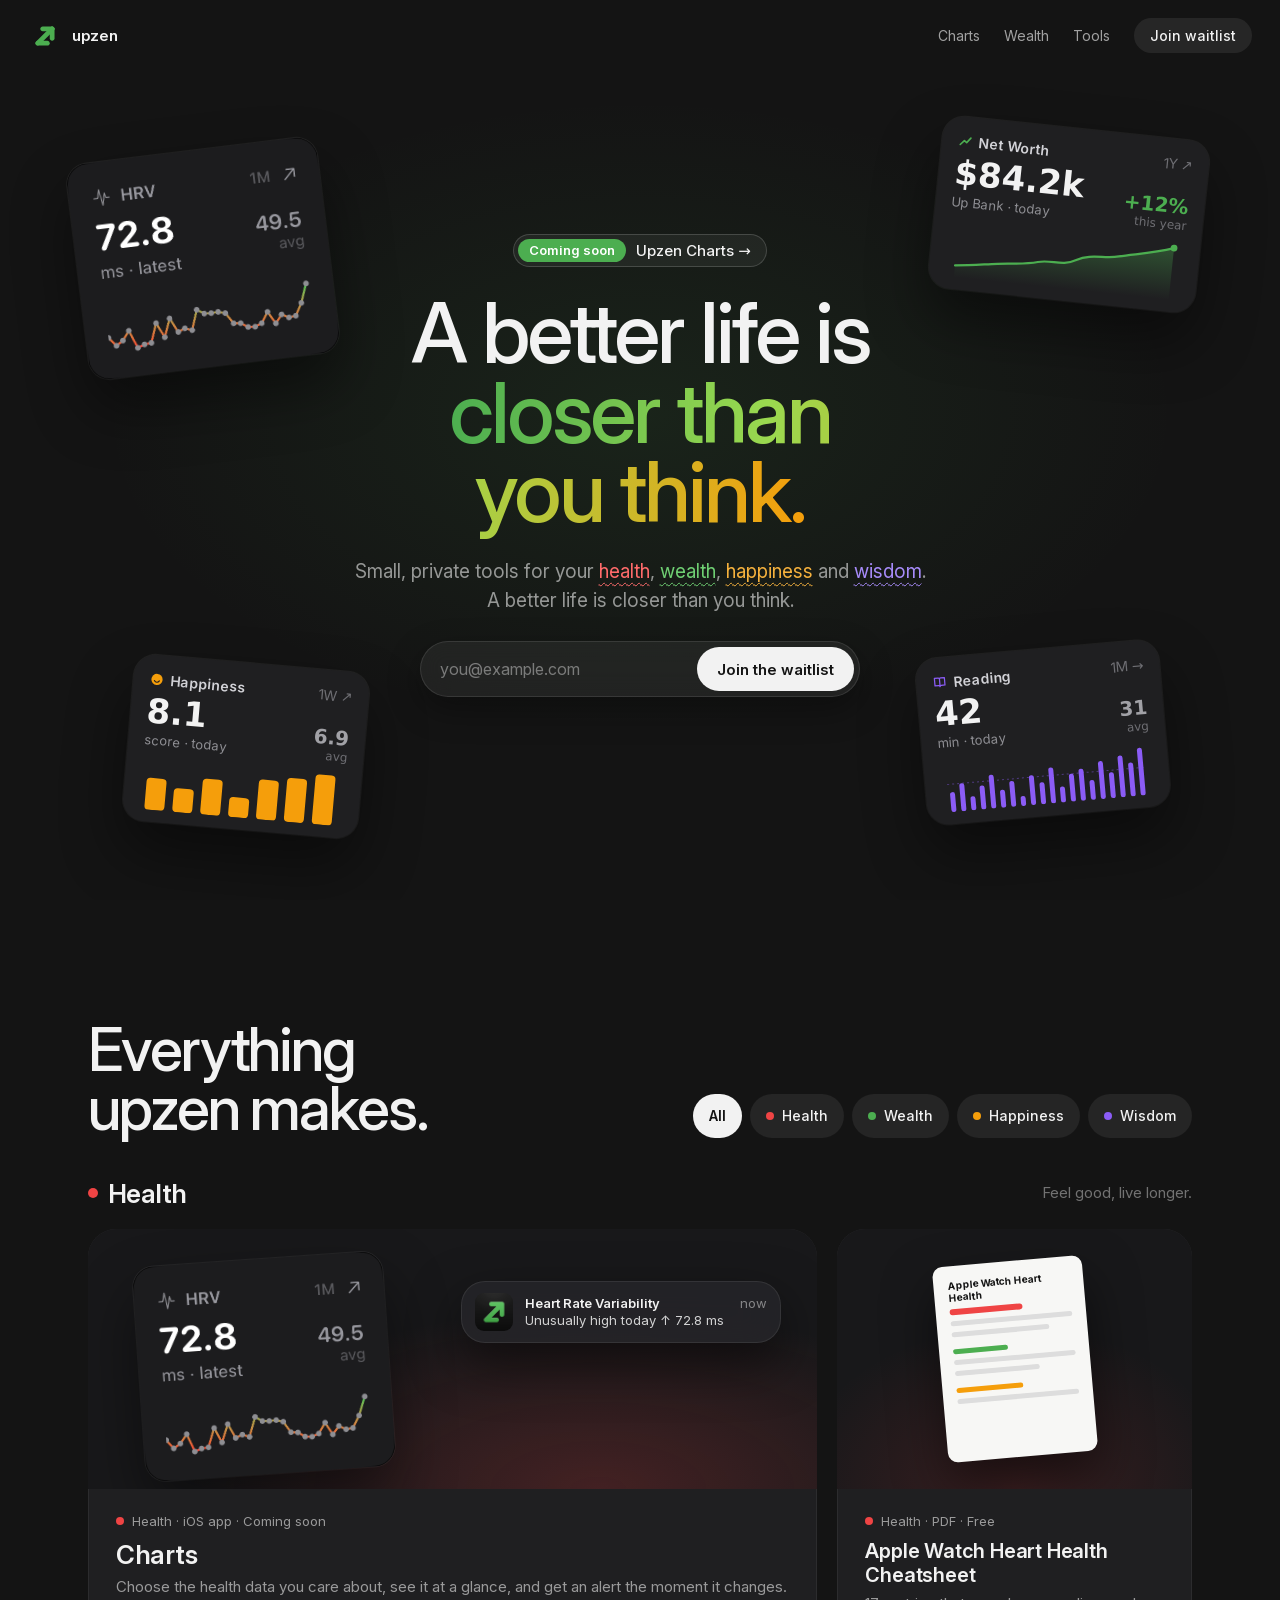
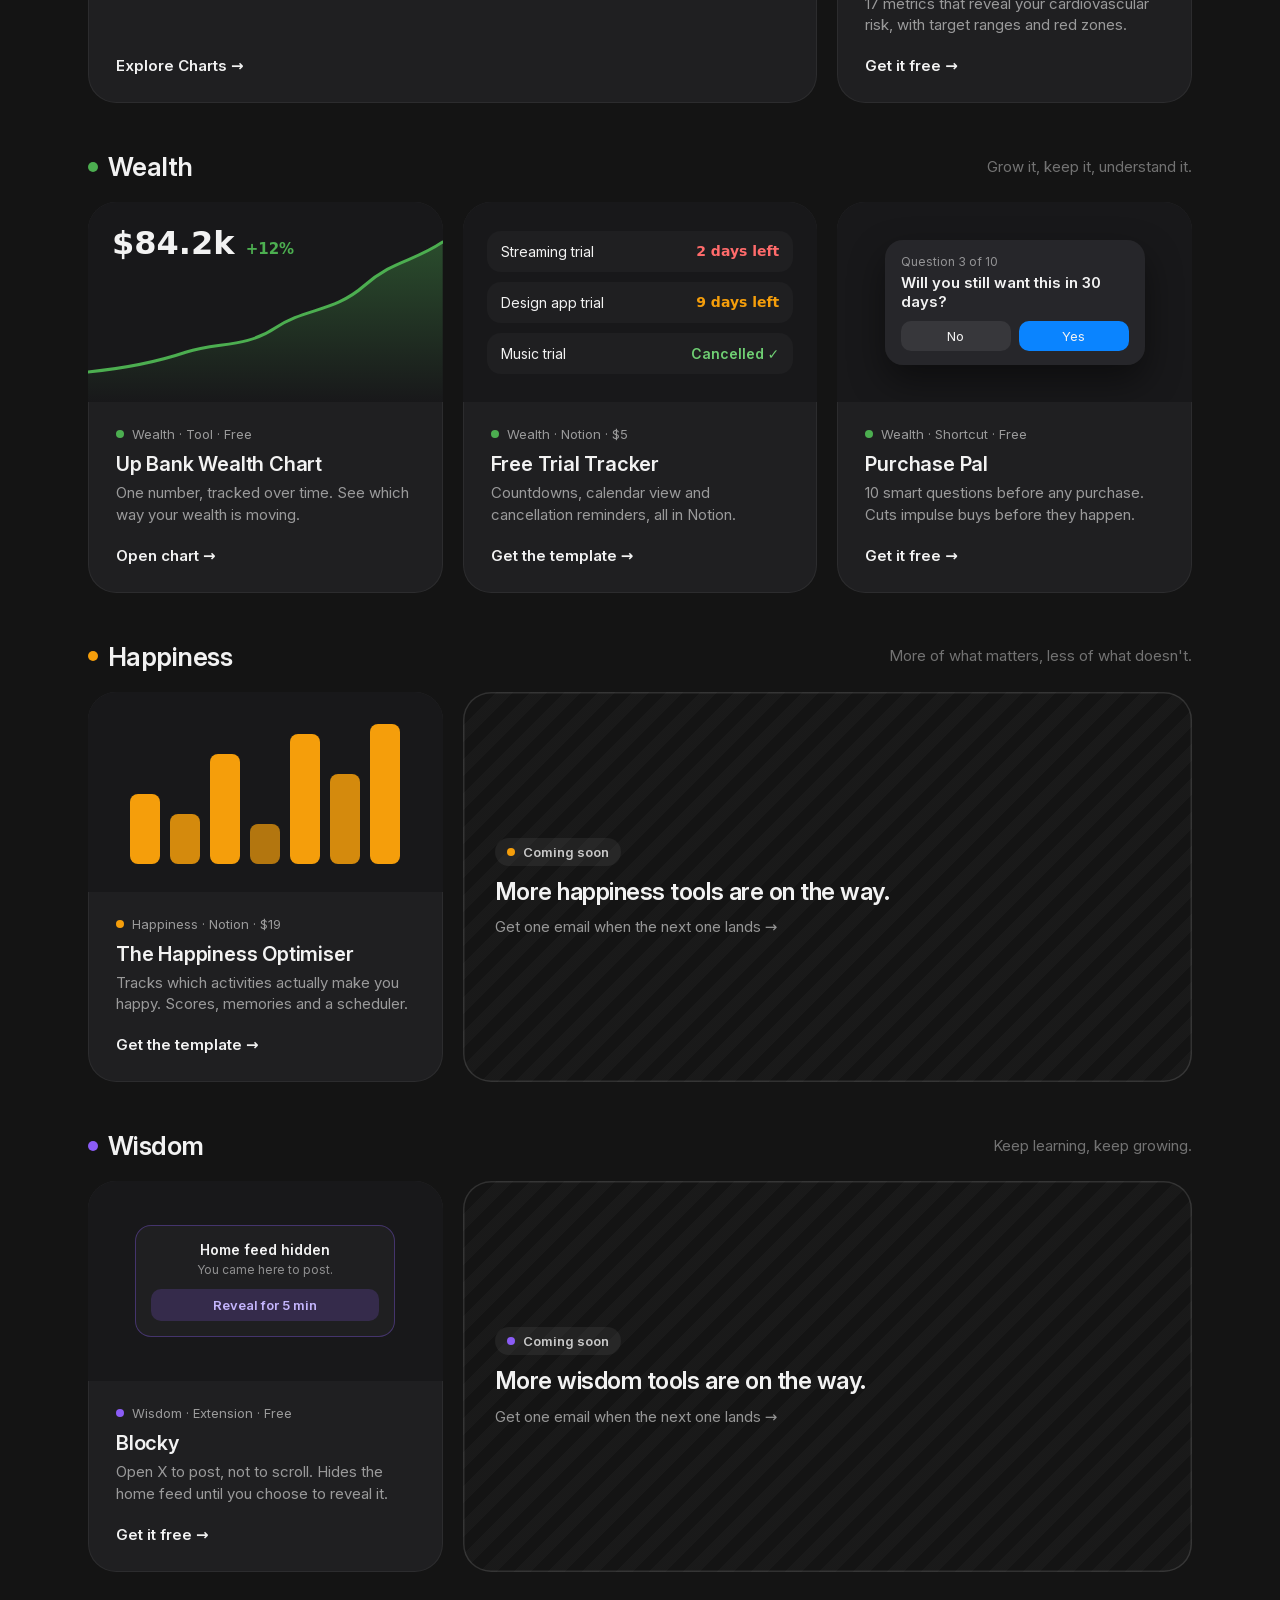
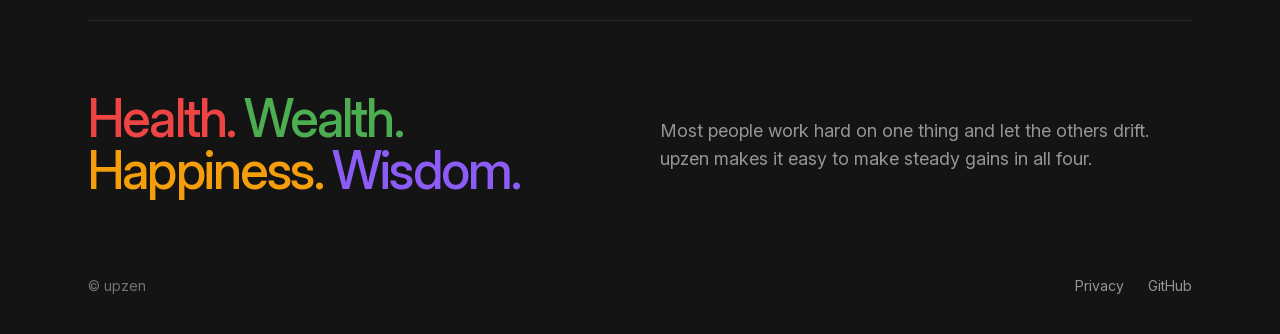
==== index.html @ 596d295a "Test site: Luma-style home and Charts pages Preview of the redesigned upzen.co homepage (revised her" ====
<!DOCTYPE html>
<html lang="en">
<head>
  <meta name="robots" content="noindex, nofollow" />
  <meta charset="UTF-8" />
  <meta name="viewport" content="width=device-width, initial-scale=1.0, minimum-scale=1.0, maximum-scale=5.0" />
  <title>upzen — tools for better living</title>
  <meta name="description" content="Health, wealth, happiness, wisdom. upzen builds small, private tools to help you make steady gains in all four." />

  <!-- Favicon -->
  <link rel="icon" type="image/svg+xml" href="/assets/favicon.svg" />
  <link rel="icon" type="image/png" sizes="32x32" href="/assets/favicon-32x32.png" />
  <link rel="icon" type="image/png" sizes="16x16" href="/assets/favicon-16x16.png" />
  <link rel="apple-touch-icon" sizes="180x180" href="/assets/apple-touch-icon.png" />

  <!-- PWA -->
  <link rel="manifest" href="/manifest.json" />
  <meta name="theme-color" content="#141414" />
  <meta name="mobile-web-app-capable" content="yes" />
  <meta name="apple-mobile-web-app-capable" content="yes" />
  <meta name="apple-mobile-web-app-status-bar-style" content="black-translucent" />
  <meta name="apple-mobile-web-app-title" content="upzen" />

  <!-- Open Graph -->
  <meta property="og:type"        content="website" />
  <meta property="og:url"         content="https://upzen.co/" />
  <meta property="og:title"       content="upzen — tools for better living" />
  <meta property="og:description" content="Health, wealth, happiness, wisdom. upzen builds small, private tools to help you make steady gains in all four." />
  <meta property="og:image"       content="https://upzen.co/assets/og-image.png" />
  <meta property="og:image:width"  content="1200" />
  <meta property="og:image:height" content="630" />
  <meta property="og:site_name"   content="upzen" />

  <!-- Twitter / X -->
  <meta name="twitter:card"        content="summary_large_image" />
  <meta name="twitter:title"       content="upzen — tools for better living" />
  <meta name="twitter:description" content="Health, wealth, happiness, wisdom. upzen builds small, private tools to help you make steady gains in all four." />
  <meta name="twitter:image"       content="https://upzen.co/assets/og-image.png" />

  <link rel="preload" href="/assets/fonts/inter-roman-latin.woff2" as="font" type="font/woff2" crossorigin />
  <link rel="stylesheet" href="/assets/fonts/inter.css" />
  <link rel="stylesheet" href="/assets/v2.css" />
  <!-- Cloudflare Web Analytics --><script type='module' src='https://static.cloudflareinsights.com/beacon.min.js' data-cf-beacon='{"token": "06f5f6b1e0284eb387e32396f834f838"}'></script><!-- End Cloudflare Web Analytics -->
</head>
<body>

<header class="home-hero">
  <nav class="nav" aria-label="Main">
    <a href="/" class="nav-logo" aria-label="upzen home">
      <svg viewBox="0 0 79.67 79.67" aria-hidden="true"><path fill="#4cae50" d="m56.57,28.71h-22.16c-3.1,0-5.61-2.51-5.61-5.61s2.51-5.61,5.61-5.61h22.16c3.1,0,5.61,2.51,5.61,5.61s-2.51,5.61-5.61,5.61Z"/><path fill="#4cae50" d="m45.26,62.18h-22.16c-3.1,0-5.61-2.51-5.61-5.61s2.51-5.61,5.61-5.61h22.16c3.1,0,5.61,2.51,5.61,5.61s-2.51,5.61-5.61,5.61Z"/><path fill="#4cae50" d="m23.1,62.18c-1.44,0-2.87-.55-3.97-1.64-2.19-2.19-2.19-5.74,0-7.93L52.6,19.14c2.19-2.19,5.74-2.19,7.93,0,2.19,2.19,2.19,5.74,0,7.93L27.07,60.53c-1.1,1.1-2.53,1.64-3.97,1.64Z"/><path fill="#4cae50" d="m56.57,50.87c-3.1,0-5.61-2.51-5.61-5.61v-22.16c0-3.1,2.51-5.61,5.61-5.61s5.61,2.51,5.61,5.61v22.16c0,3.1-2.51,5.61-5.61,5.61Z"/></svg>
      <span>upzen</span>
    </a>
    <div class="nav-links">
      <a href="/charts/">Charts</a>
      <a href="https://upzen.co/up-bank-wealth-chart/" class="hide-sm">Wealth</a>
      <a href="#tools" class="hide-sm">Tools</a>
      <a href="#join" class="nav-cta">Join waitlist</a>
    </div>
  </nav>

  <div class="home-hero-main">
    <a href="/charts/" class="pill"><span class="pill-badge">Coming soon</span><span>Upzen Charts →</span></a>
    <h1 class="h1">A better life is<br><span class="grad grad-home">closer than<br>you think.</span></h1>
    <p class="lede">Small, private tools for your <a href="#area-health" class="wavy" style="color:#ff6b6b">health</a>, <a href="#area-wealth" class="wavy" style="color:#6fcf73">wealth</a>, <a href="#area-happiness" class="wavy" style="color:#f5b13d">happiness</a> and <a href="#area-wisdom" class="wavy" style="color:#a78bfa">wisdom</a>.<br>A better life is closer than you think.</p>
    <form id="join" class="waitlist" action="https://app.kit.com/forms/9920214/subscriptions" method="post" novalidate>
      <div class="waitlist-fields">
        <label for="email-hero" class="sr-only">Email address</label>
        <input id="email-hero" class="waitlist-input" type="email" name="email_address" placeholder="you@example.com" required autocomplete="email" />
        <button type="submit" class="waitlist-btn">Join the waitlist</button>
      </div>
      <input type="text" name="hp_website" class="waitlist-hp" tabindex="-1" autocomplete="off" aria-hidden="true" />
      <p class="waitlist-msg" role="status" aria-live="polite"></p>
    </form>
  </div>

  <div class="home-floats">
    <a href="/charts/" class="float float-hrv shot-card">
      <img src="/assets/charts/hrv-card.png" width="537" height="462"
           alt="A Charts HRV card: 72.8 ms latest against a 49.5 ms average, with a month of readings going up and down before rising today." />
    </a>
    <div class="float float-wealth mcard" aria-hidden="true">
      <div class="mcard-head"><span class="mcard-title"><svg width="15" height="15" viewBox="0 0 24 24" fill="none"><path d="M4 18 L10 11 L14 14 L20 6" stroke="#4cae50" stroke-width="2.6" stroke-linecap="round" stroke-linejoin="round"/></svg>Net Worth</span><span class="mcard-range">1Y ↗</span></div>
      <div class="mcard-figs"><div><div class="mcard-val num">$84.2k</div><div class="mcard-sub">Up Bank · today</div></div><div class="mcard-avg num" style="color:#4cae50">+12%<small>this year</small></div></div>
      <svg class="spark" viewBox="0 0 220 60" style="height:60px"><defs><linearGradient id="nwfill" x1="0" y1="0" x2="0" y2="1"><stop offset="0" stop-color="#4cae50" stop-opacity="0.35"/><stop offset="1" stop-color="#4cae50" stop-opacity="0"/></linearGradient></defs><path d="M2,48 C20,46 30,44 44,42 S70,40 84,36 S108,38 122,30 S150,26 164,22 S196,16 218,8 L218,60 L2,60 Z" fill="url(#nwfill)"/><path d="M2,48 C20,46 30,44 44,42 S70,40 84,36 S108,38 122,30 S150,26 164,22 S196,16 218,8" fill="none" stroke="#4cae50" stroke-width="2.2" stroke-linecap="round"/><circle cx="218" cy="8" r="3.4" fill="#4cae50"/></svg>
    </div>
    <div class="float float-happy mcard" aria-hidden="true">
      <div class="mcard-head"><span class="mcard-title"><svg width="15" height="15" viewBox="0 0 24 24"><circle cx="12" cy="12" r="9" fill="#f59e0b"/><path d="M8 14c1 1.6 2.4 2.4 4 2.4s3-.8 4-2.4" stroke="#1f1f21" stroke-width="1.8" fill="none" stroke-linecap="round"/></svg>Happiness</span><span class="mcard-range">1W ↗</span></div>
      <div class="mcard-figs"><div><div class="mcard-val num">8.1</div><div class="mcard-sub">score · today</div></div><div class="mcard-avg num">6.9<small>avg</small></div></div>
      <svg class="spark" viewBox="0 0 200 54" style="height:54px"><g fill="#f59e0b"><rect x="4" y="22" width="20" height="32" rx="4"/><rect x="32" y="30" width="20" height="24" rx="4"/><rect x="60" y="18" width="20" height="36" rx="4"/><rect x="88" y="34" width="20" height="20" rx="4"/><rect x="116" y="14" width="20" height="40" rx="4"/><rect x="144" y="10" width="20" height="44" rx="4"/><rect x="172" y="4" width="20" height="50" rx="4"/></g></svg>
    </div>
    <div class="float float-wisdom mcard" aria-hidden="true">
      <div class="mcard-head"><span class="mcard-title"><svg width="15" height="15" viewBox="0 0 24 24" fill="none"><path d="M4 5h6a2 2 0 0 1 2 2v12a2 2 0 0 0-2-2H4zM20 5h-6a2 2 0 0 0-2 2v12a2 2 0 0 1 2-2h6z" stroke="#8b5cf6" stroke-width="2" stroke-linejoin="round"/></svg>Reading</span><span class="mcard-range">1M →</span></div>
      <div class="mcard-figs"><div><div class="mcard-val num">42</div><div class="mcard-sub">min · today</div></div><div class="mcard-avg num">31<small>avg</small></div></div>
      <svg class="spark" viewBox="0 0 200 54" style="height:54px"><line x1="0" y1="26" x2="200" y2="26" stroke="#8b5cf6" stroke-opacity="0.45" stroke-width="1" stroke-dasharray="2 3"/><g fill="#8b5cf6"><rect x="2" y="34" width="5" height="20" rx="2.5"/><rect x="12" y="26" width="5" height="28" rx="2.5"/><rect x="22" y="40" width="5" height="14" rx="2.5"/><rect x="32" y="30" width="5" height="24" rx="2.5"/><rect x="42" y="20" width="5" height="34" rx="2.5"/><rect x="52" y="36" width="5" height="18" rx="2.5"/><rect x="62" y="28" width="5" height="26" rx="2.5"/><rect x="72" y="44" width="5" height="10" rx="2.5"/><rect x="82" y="24" width="5" height="30" rx="2.5"/><rect x="92" y="32" width="5" height="22" rx="2.5"/><rect x="102" y="18" width="5" height="36" rx="2.5"/><rect x="112" y="38" width="5" height="16" rx="2.5"/><rect x="122" y="26" width="5" height="28" rx="2.5"/><rect x="132" y="22" width="5" height="32" rx="2.5"/><rect x="142" y="34" width="5" height="20" rx="2.5"/><rect x="152" y="16" width="5" height="38" rx="2.5"/><rect x="162" y="28" width="5" height="26" rx="2.5"/><rect x="172" y="12" width="5" height="42" rx="2.5"/><rect x="182" y="20" width="5" height="34" rx="2.5"/><rect x="192" y="6" width="5" height="48" rx="2.5"/></g></svg>
    </div>
  </div>
</header>

<main id="tools" class="wrap shelf-section">
  <div class="shelf-head">
    <h2 class="h2">Everything<br>upzen makes.</h2>
    <div class="chips" role="group" aria-label="Filter by area">
      <button type="button" class="chip" data-area="all" aria-pressed="true">All</button>
      <button type="button" class="chip" data-area="health" aria-pressed="false"><span class="dot" style="background:var(--health)"></span>Health</button>
      <button type="button" class="chip" data-area="wealth" aria-pressed="false"><span class="dot" style="background:var(--wealth)"></span>Wealth</button>
      <button type="button" class="chip" data-area="happiness" aria-pressed="false"><span class="dot" style="background:var(--happiness)"></span>Happiness</button>
      <button type="button" class="chip" data-area="wisdom" aria-pressed="false"><span class="dot" style="background:var(--wisdom)"></span>Wisdom</button>
    </div>
  </div>

  <!-- To add a product: add a .pcard to its area and shrink or remove that area's .soon card. -->
  <section class="area" id="area-health" data-area="health" aria-labelledby="h-health">
    <div class="area-head"><h3 id="h-health"><span class="dot" style="background:var(--health)"></span>Health</h3><span>Feel good, live longer.</span></div>
    <div class="shelf">
      <a class="pcard span-2" href="/charts/">
        <div class="pcard-art" style="height:260px; background: radial-gradient(ellipse 80% 100% at 70% 100%, rgba(239,68,68,0.20), rgba(31,31,33,0) 70%), #18181a">
          <div class="shot-card feat-hrv">
            <img src="/assets/charts/hrv-card.png" width="537" height="462" alt="" loading="lazy" />
          </div>
          <div class="banner feat-banner">
            <img src="/assets/charts/app-icon.png" alt="" width="38" height="38" />
            <div class="banner-text"><div class="banner-top"><b>Heart Rate Variability</b><span>now</span></div><div class="banner-body">Unusually high today ↑ 72.8&nbsp;ms</div></div>
          </div>
        </div>
        <div class="pcard-body">
          <div class="pcard-meta"><span class="dot" style="background:var(--health)"></span>Health · iOS app · Coming soon</div>
          <div class="pcard-name" style="font-size:26px">Charts</div>
          <div class="pcard-desc">Choose the health data you care about, see it at a glance, and get an alert the moment it changes.</div>
          <div class="pcard-cta">Explore Charts →</div>
        </div>
      </a>
      <a class="pcard" href="https://upzen.gumroad.com/l/apple-watch-cheatsheet">
        <div class="pcard-art" style="height:260px; display:flex; align-items:center; justify-content:center; background: radial-gradient(ellipse 90% 90% at 50% 100%, rgba(239,68,68,0.16), rgba(31,31,33,0) 70%), #18181a" aria-hidden="true">
          <div style="width:150px; height:196px; background:#f7f7f5; border-radius:10px; transform:rotate(-5deg); box-shadow:0 24px 50px rgba(0,0,0,0.5); padding:14px; display:flex; flex-direction:column; gap:6px">
            <div style="font-size:10px; font-weight:700; color:#141414; line-height:1.15">Apple Watch Heart Health</div>
            <div style="height:6px; border-radius:3px; background:#ef4444; width:60%"></div>
            <div style="height:5px; border-radius:3px; background:#ddd"></div><div style="height:5px; border-radius:3px; background:#ddd; width:80%"></div>
            <div style="height:5px; border-radius:3px; background:#4cae50; width:45%; margin-top:6px"></div>
            <div style="height:5px; border-radius:3px; background:#ddd"></div><div style="height:5px; border-radius:3px; background:#ddd; width:70%"></div>
            <div style="height:5px; border-radius:3px; background:#f59e0b; width:55%; margin-top:6px"></div>
            <div style="height:5px; border-radius:3px; background:#ddd"></div>
          </div>
        </div>
        <div class="pcard-body">
          <div class="pcard-meta"><span class="dot" style="background:var(--health)"></span>Health · PDF · Free</div>
          <div class="pcard-name">Apple Watch Heart Health Cheatsheet</div>
          <div class="pcard-desc">17 metrics that reveal your cardiovascular risk, with target ranges and red zones.</div>
          <div class="pcard-cta">Get it free →</div>
        </div>
      </a>
    </div>
  </section>

  <section class="area" id="area-wealth" data-area="wealth" aria-labelledby="h-wealth">
    <div class="area-head"><h3 id="h-wealth"><span class="dot" style="background:var(--wealth)"></span>Wealth</h3><span>Grow it, keep it, understand it.</span></div>
    <div class="shelf">
      <a class="pcard" href="https://upzen.co/up-bank-wealth-chart/">
        <div class="pcard-art" aria-hidden="true">
          <svg viewBox="0 0 360 200" preserveAspectRatio="none" style="position:absolute; inset:0; width:100%; height:100%"><defs><linearGradient id="fb-up" x1="0" y1="0" x2="0" y2="1"><stop offset="0" stop-color="#4cae50" stop-opacity="0.35"/><stop offset="1" stop-color="#4cae50" stop-opacity="0"/></linearGradient></defs><path d="M0,170 C40,166 70,160 100,150 S160,146 190,126 S250,110 280,84 S330,60 360,40 L360,200 L0,200 Z" fill="url(#fb-up)"/><path d="M0,170 C40,166 70,160 100,150 S160,146 190,126 S250,110 280,84 S330,60 360,40" fill="none" stroke="#4cae50" stroke-width="3" stroke-linecap="round" vector-effect="non-scaling-stroke"/></svg>
          <div class="num" style="position:absolute; left:24px; top:22px; font-size:32px; font-weight:700">$84.2k <span style="font-size:15px; color:#4cae50">+12%</span></div>
        </div>
        <div class="pcard-body">
          <div class="pcard-meta"><span class="dot" style="background:var(--wealth)"></span>Wealth · Tool · Free</div>
          <div class="pcard-name">Up Bank Wealth Chart</div>
          <div class="pcard-desc">One number, tracked over time. See which way your wealth is moving.</div>
          <div class="pcard-cta">Open chart →</div>
        </div>
      </a>
      <a class="pcard" href="https://upzen.gumroad.com/l/freetrialtracker">
        <div class="pcard-art" style="display:flex; flex-direction:column; justify-content:center; gap:10px; padding:0 24px" aria-hidden="true">
          <div style="display:flex; justify-content:space-between; gap:8px; background:var(--card); border-radius:14px; padding:12px 14px; font-size:14px"><span>Streaming trial</span><span class="num" style="color:#ff6b6b; font-weight:700; white-space:nowrap">2 days left</span></div>
          <div style="display:flex; justify-content:space-between; gap:8px; background:var(--card); border-radius:14px; padding:12px 14px; font-size:14px"><span>Design app trial</span><span class="num" style="color:#f59e0b; font-weight:700; white-space:nowrap">9 days left</span></div>
          <div style="display:flex; justify-content:space-between; gap:8px; background:var(--card); border-radius:14px; padding:12px 14px; font-size:14px"><span>Music trial</span><span style="color:#6fcf73; font-weight:600; white-space:nowrap">Cancelled ✓</span></div>
        </div>
        <div class="pcard-body">
          <div class="pcard-meta"><span class="dot" style="background:var(--wealth)"></span>Wealth · Notion · $5</div>
          <div class="pcard-name">Free Trial Tracker</div>
          <div class="pcard-desc">Countdowns, calendar view and cancellation reminders, all in Notion.</div>
          <div class="pcard-cta">Get the template →</div>
        </div>
      </a>
      <a class="pcard" href="https://upzen.gumroad.com/l/purchase-pal">
        <div class="pcard-art" style="display:flex; align-items:center; justify-content:center; padding:0 24px" aria-hidden="true">
          <div style="background:rgba(40,40,44,0.9); border-radius:18px; padding:14px 16px; width:100%; max-width:260px; box-shadow:0 16px 36px rgba(0,0,0,0.45)">
            <div style="font-size:12px; color:rgba(255,255,255,0.5)">Question 3 of 10</div>
            <div style="font-size:15px; font-weight:600; margin-top:4px">Will you still want this in 30 days?</div>
            <div style="display:flex; gap:8px; margin-top:10px"><span style="flex:1; text-align:center; font-size:13px; padding:7px; border-radius:10px; background:rgba(255,255,255,0.08)">No</span><span style="flex:1; text-align:center; font-size:13px; padding:7px; border-radius:10px; background:#0a84ff">Yes</span></div>
          </div>
        </div>
        <div class="pcard-body">
          <div class="pcard-meta"><span class="dot" style="background:var(--wealth)"></span>Wealth · Shortcut · Free</div>
          <div class="pcard-name">Purchase Pal</div>
          <div class="pcard-desc">10 smart questions before any purchase. Cuts impulse buys before they happen.</div>
          <div class="pcard-cta">Get it free →</div>
        </div>
      </a>
    </div>
  </section>

  <section class="area" id="area-happiness" data-area="happiness" aria-labelledby="h-happiness">
    <div class="area-head"><h3 id="h-happiness"><span class="dot" style="background:var(--happiness)"></span>Happiness</h3><span>More of what matters, less of what doesn't.</span></div>
    <div class="shelf">
      <a class="pcard" href="https://upzen.gumroad.com/l/the-happiness-optimiser">
        <div class="pcard-art" style="display:flex; align-items:flex-end; justify-content:center; gap:10px; padding:0 24px 28px" aria-hidden="true">
          <div style="width:30px; height:70px; border-radius:8px; background:#f59e0b"></div><div style="width:30px; height:50px; border-radius:8px; background:#f59e0b; opacity:.85"></div><div style="width:30px; height:110px; border-radius:8px; background:#f59e0b"></div><div style="width:30px; height:40px; border-radius:8px; background:#f59e0b; opacity:.7"></div><div style="width:30px; height:130px; border-radius:8px; background:#f59e0b"></div><div style="width:30px; height:90px; border-radius:8px; background:#f59e0b; opacity:.85"></div><div style="width:30px; height:140px; border-radius:8px; background:#f59e0b"></div>
        </div>
        <div class="pcard-body">
          <div class="pcard-meta"><span class="dot" style="background:var(--happiness)"></span>Happiness · Notion · $19</div>
          <div class="pcard-name">The Happiness Optimiser</div>
          <div class="pcard-desc">Tracks which activities actually make you happy. Scores, memories and a scheduler.</div>
          <div class="pcard-cta">Get the template →</div>
        </div>
      </a>
      <a class="soon" href="#join">
        <span class="soon-badge"><span class="dot" style="background:var(--happiness)"></span>Coming soon</span>
        <span class="soon-title">More happiness tools are on the way.</span>
        <span class="soon-sub">Get one email when the next one lands →</span>
      </a>
    </div>
  </section>

  <section class="area" id="area-wisdom" data-area="wisdom" aria-labelledby="h-wisdom">
    <div class="area-head"><h3 id="h-wisdom"><span class="dot" style="background:var(--wisdom)"></span>Wisdom</h3><span>Keep learning, keep growing.</span></div>
    <div class="shelf">
      <a class="pcard" href="https://github.com/upzen-co/blocky">
        <div class="pcard-art" style="display:flex; align-items:center; justify-content:center; padding:0 24px" aria-hidden="true">
          <div style="width:100%; max-width:260px; border-radius:16px; background:var(--card); padding:16px; text-align:center; box-shadow:inset 0 0 0 1px rgba(139,92,246,0.35)">
            <div style="font-size:14px; font-weight:600">Home feed hidden</div>
            <div style="font-size:12px; color:rgba(255,255,255,0.5); margin-top:4px">You came here to post.</div>
            <div style="margin-top:12px; font-size:13px; font-weight:600; padding:8px; border-radius:10px; background:rgba(139,92,246,0.2); color:#c4b5fd">Reveal for 5 min</div>
          </div>
        </div>
        <div class="pcard-body">
          <div class="pcard-meta"><span class="dot" style="background:var(--wisdom)"></span>Wisdom · Extension · Free</div>
          <div class="pcard-name">Blocky</div>
          <div class="pcard-desc">Open X to post, not to scroll. Hides the home feed until you choose to reveal it.</div>
          <div class="pcard-cta">Get it free →</div>
        </div>
      </a>
      <a class="soon" href="#join">
        <span class="soon-badge"><span class="dot" style="background:var(--wisdom)"></span>Coming soon</span>
        <span class="soon-title">More wisdom tools are on the way.</span>
        <span class="soon-sub">Get one email when the next one lands →</span>
      </a>
    </div>
  </section>

  <section class="about">
    <h2 class="h2" style="font-size:clamp(36px, 4.6vw, 52px); line-height:1"><span style="color:var(--health)">Health.</span> <span style="color:var(--wealth)">Wealth.</span><br><span style="color:var(--happiness)">Happiness.</span> <span style="color:var(--wisdom)">Wisdom.</span></h2>
    <p>Most people work hard on one thing and let the others drift. upzen makes it easy to make steady gains in all four.</p>
  </section>

  <footer class="footer">
    <span>© upzen</span>
    <nav aria-label="Footer"><a href="/privacy">Privacy</a><a href="https://github.com/upzen-co">GitHub</a></nav>
  </footer>
</main>

<script src="/assets/v2.js"></script>
</body>
</html>
---- assets/fonts/inter.css ----
/* cyrillic-ext normal */
@font-face {
  font-family: 'Inter';
  font-style: normal;
  font-weight: 300 700;
  font-display: swap;
  src: url(/assets/fonts/inter-roman-cyrillic-ext.woff2) format('woff2');
  unicode-range: U+0460-052F, U+1C80-1C8A, U+20B4, U+2DE0-2DFF, U+A640-A69F, U+FE2E-FE2F;
}

/* cyrillic normal */
@font-face {
  font-family: 'Inter';
  font-style: normal;
  font-weight: 300 700;
  font-display: swap;
  src: url(/assets/fonts/inter-roman-cyrillic.woff2) format('woff2');
  unicode-range: U+0301, U+0400-045F, U+0490-0491, U+04B0-04B1, U+2116;
}

/* greek-ext normal */
@font-face {
  font-family: 'Inter';
  font-style: normal;
  font-weight: 300 700;
  font-display: swap;
  src: url(/assets/fonts/inter-roman-greek-ext.woff2) format('woff2');
  unicode-range: U+1F00-1FFF;
}

/* greek normal */
@font-face {
  font-family: 'Inter';
  font-style: normal;
  font-weight: 300 700;
  font-display: swap;
  src: url(/assets/fonts/inter-roman-greek.woff2) format('woff2');
  unicode-range: U+0370-0377, U+037A-037F, U+0384-038A, U+038C, U+038E-03A1, U+03A3-03FF;
}

/* vietnamese normal */
@font-face {
  font-family: 'Inter';
  font-style: normal;
  font-weight: 300 700;
  font-display: swap;
  src: url(/assets/fonts/inter-roman-vietnamese.woff2) format('woff2');
  unicode-range: U+0102-0103, U+0110-0111, U+0128-0129, U+0168-0169, U+01A0-01A1, U+01AF-01B0, U+0300-0301, U+0303-0304, U+0308-0309, U+0323, U+0329, U+1EA0-1EF9, U+20AB;
}

/* latin-ext normal */
@font-face {
  font-family: 'Inter';
  font-style: normal;
  font-weight: 300 700;
  font-display: swap;
  src: url(/assets/fonts/inter-roman-latin-ext.woff2) format('woff2');
  unicode-range: U+0100-02BA, U+02BD-02C5, U+02C7-02CC, U+02CE-02D7, U+02DD-02FF, U+0304, U+0308, U+0329, U+1D00-1DBF, U+1E00-1E9F, U+1EF2-1EFF, U+2020, U+20A0-20AB, U+20AD-20C0, U+2113, U+2C60-2C7F, U+A720-A7FF;
}

/* latin normal */
@font-face {
  font-family: 'Inter';
  font-style: normal;
  font-weight: 300 700;
  font-display: swap;
  src: url(/assets/fonts/inter-roman-latin.woff2) format('woff2');
  unicode-range: U+0000-00FF, U+0131, U+0152-0153, U+02BB-02BC, U+02C6, U+02DA, U+02DC, U+0304, U+0308, U+0329, U+2000-206F, U+20AC, U+2122, U+2191, U+2193, U+2212, U+2215, U+FEFF, U+FFFD;
}

/* cyrillic-ext italic */
@font-face {
  font-family: 'Inter';
  font-style: italic;
  font-weight: 300 400;
  font-display: swap;
  src: url(/assets/fonts/inter-italic-cyrillic-ext.woff2) format('woff2');
  unicode-range: U+0460-052F, U+1C80-1C8A, U+20B4, U+2DE0-2DFF, U+A640-A69F, U+FE2E-FE2F;
}

/* cyrillic italic */
@font-face {
  font-family: 'Inter';
  font-style: italic;
  font-weight: 300 400;
  font-display: swap;
  src: url(/assets/fonts/inter-italic-cyrillic.woff2) format('woff2');
  unicode-range: U+0301, U+0400-045F, U+0490-0491, U+04B0-04B1, U+2116;
}

/* greek-ext italic */
@font-face {
  font-family: 'Inter';
  font-style: italic;
  font-weight: 300 400;
  font-display: swap;
  src: url(/assets/fonts/inter-italic-greek-ext.woff2) format('woff2');
  unicode-range: U+1F00-1FFF;
}

/* greek italic */
@font-face {
  font-family: 'Inter';
  font-style: italic;
  font-weight: 300 400;
  font-display: swap;
  src: url(/assets/fonts/inter-italic-greek.woff2) format('woff2');
  unicode-range: U+0370-0377, U+037A-037F, U+0384-038A, U+038C, U+038E-03A1, U+03A3-03FF;
}

/* vietnamese italic */
@font-face {
  font-family: 'Inter';
  font-style: italic;
  font-weight: 300 400;
  font-display: swap;
  src: url(/assets/fonts/inter-italic-vietnamese.woff2) format('woff2');
  unicode-range: U+0102-0103, U+0110-0111, U+0128-0129, U+0168-0169, U+01A0-01A1, U+01AF-01B0, U+0300-0301, U+0303-0304, U+0308-0309, U+0323, U+0329, U+1EA0-1EF9, U+20AB;
}

/* latin-ext italic */
@font-face {
  font-family: 'Inter';
  font-style: italic;
  font-weight: 300 400;
  font-display: swap;
  src: url(/assets/fonts/inter-italic-latin-ext.woff2) format('woff2');
  unicode-range: U+0100-02BA, U+02BD-02C5, U+02C7-02CC, U+02CE-02D7, U+02DD-02FF, U+0304, U+0308, U+0329, U+1D00-1DBF, U+1E00-1E9F, U+1EF2-1EFF, U+2020, U+20A0-20AB, U+20AD-20C0, U+2113, U+2C60-2C7F, U+A720-A7FF;
}

/* latin italic */
@font-face {
  font-family: 'Inter';
  font-style: italic;
  font-weight: 300 400;
  font-display: swap;
  src: url(/assets/fonts/inter-italic-latin.woff2) format('woff2');
  unicode-range: U+0000-00FF, U+0131, U+0152-0153, U+02BB-02BC, U+02C6, U+02DA, U+02DC, U+0304, U+0308, U+0329, U+2000-206F, U+20AC, U+2122, U+2191, U+2193, U+2212, U+2215, U+FEFF, U+FFFD;
}
---- assets/v2.css ----
/* upzen v2 — shared styles for the Luma-style home + Charts pages. Dark only. */
*, *::before, *::after { box-sizing: border-box; }
:root {
  --bg: #141414;
  --bg-deep: #0b0b0c;
  --card: #1f1f21;
  --card-2: #1c1c1e;
  --ink: #f2f2f2;
  --ink-2: rgba(255,255,255,0.55);
  --ink-3: rgba(255,255,255,0.4);
  --line: rgba(255,255,255,0.08);
  --green: #4cae50;
  --health: #ef4444;
  --wealth: #4cae50;
  --happiness: #f59e0b;
  --wisdom: #8b5cf6;
  --gutter: clamp(16px, 4vw, 28px);
  color-scheme: dark;
}
html { -webkit-text-size-adjust: 100%; }
body {
  margin: 0; background: var(--bg); color: var(--ink);
  font-family: 'Inter', system-ui, -apple-system, sans-serif;
  -webkit-font-smoothing: antialiased; overflow-x: hidden;
}
body.page-charts { background: var(--bg-deep); }
a { color: inherit; }
img { max-width: 100%; }
.num { font-family: ui-rounded, "SF Pro Rounded", system-ui, sans-serif; }
.sr-only { position: absolute; width: 1px; height: 1px; overflow: hidden; clip: rect(0 0 0 0); white-space: nowrap; }
.wrap { max-width: 1160px; margin: 0 auto; padding: 0 var(--gutter); }

/* ── Nav ── */
.nav { position: relative; z-index: 5; display: flex; align-items: center; justify-content: space-between;
  gap: 16px; padding: 18px var(--gutter); }
.nav-logo { display: flex; align-items: center; gap: 10px; text-decoration: none; font-weight: 600; font-size: 15px;
  letter-spacing: -0.02em; }
.nav-logo svg { width: 34px; height: 34px; display: block; }
.wm-sep { opacity: 0.3; font-weight: 300; font-size: 18px; margin: 0 2px; }
.wm-product { font-weight: 400; font-size: 14px; color: var(--ink-2); }
.nav-links { display: flex; align-items: center; gap: 24px; font-size: 14px; }
.nav-links a { color: rgba(255,255,255,0.6); text-decoration: none; }
.nav-links a:hover { color: var(--ink); }
.nav-links .nav-cta { color: var(--ink); padding: 9px 16px; border-radius: 999px; background: rgba(255,255,255,0.08); font-weight: 500; }
@media (max-width: 640px) { .nav-links .hide-sm { display: none; } .nav-links { gap: 16px; } }

/* ── Headlines ── */
.h1 { margin: 0; font-size: clamp(44px, 7.4vw, 84px); font-weight: 500; line-height: 0.95; letter-spacing: -0.035em; text-wrap: balance; }
.h2 { margin: 0; font-size: clamp(36px, 5.2vw, 60px); font-weight: 500; line-height: 0.98; letter-spacing: -0.035em; text-wrap: balance; }
.grad { -webkit-background-clip: text; background-clip: text; color: transparent; -webkit-box-decoration-break: slice; }
.grad-home { background-image: linear-gradient(90deg, #4cae50 0%, #9ad94f 45%, #f59e0b 100%); }
.grad-health { background-image: linear-gradient(90deg, #ff3b30, #ff9500 45%, #34c759); }
.lede { margin: 0; font-size: clamp(17px, 2.2vw, 19px); line-height: 1.5; color: var(--ink-2); text-wrap: balance; }
.wavy { text-decoration: underline wavy; text-decoration-thickness: 1px; text-underline-offset: .22em; }

/* ── Pill + buttons ── */
.pill { display: inline-flex; align-items: center; gap: 10px; padding: 5px 16px 5px 5px; border-radius: 999px; text-decoration: none;
  background: rgba(255,255,255,0.05); box-shadow: inset 0 0 0 1px rgba(255,255,255,0.16); font-size: 15px; font-weight: 500; }
.pill-badge { background: var(--green); color: #fff; font-weight: 600; font-size: 13px; padding: 5px 11px; border-radius: 999px; line-height: 1; white-space: nowrap; }
.pill:hover { box-shadow: inset 0 0 0 1px rgba(255,255,255,0.3); }

/* ── Waitlist form (pill) ── */
.waitlist { display: flex; flex-direction: column; align-items: inherit; gap: 10px; width: 100%; max-width: 440px; }
.waitlist-fields { display: flex; gap: 8px; width: 100%; background: rgba(255,255,255,0.06); padding: 6px; border-radius: 999px;
  box-shadow: inset 0 0 0 1px rgba(255,255,255,0.1), 0 12px 32px rgba(0,0,0,0.35); backdrop-filter: blur(12px); -webkit-backdrop-filter: blur(12px); }
.waitlist-input { flex: 1; min-width: 0; border: 0; outline: 0; background: transparent; font: inherit; font-size: 16px; padding: 10px 14px; color: var(--ink); }
.waitlist-input::placeholder { color: rgba(255,255,255,0.4); }
.waitlist-fields:focus-within { box-shadow: inset 0 0 0 1px rgba(76,174,80,0.7), 0 12px 32px rgba(0,0,0,0.35); }
.waitlist-btn { flex: none; border: 0; font: inherit; font-weight: 600; font-size: 15px; background: var(--ink); color: #141414;
  padding: 12px 20px; border-radius: 999px; cursor: pointer; min-height: 44px; }
.waitlist-btn:disabled { opacity: 0.6; cursor: default; }
.waitlist-msg { min-height: 0; font-size: 14px; color: var(--ink-2); margin: 0; }
.waitlist-msg:empty { display: none; }
.waitlist-msg.success { color: #8fd492; }
.waitlist-msg.error { color: #ff8a8a; }
.waitlist-hp { position: absolute; left: -9999px; width: 1px; height: 1px; opacity: 0; }
@media (max-width: 400px) { .waitlist-btn { padding: 12px 14px; font-size: 14px; } }

/* ── Metric card (Charts Summary style) ── */
.mcard { background: var(--card); border-radius: 22px; padding: 16px 16px 12px; box-shadow: 0 30px 60px rgba(0,0,0,0.45), 0 0 0 1px rgba(255,255,255,0.06); }
.mcard-head { display: flex; align-items: center; justify-content: space-between; font-size: 14px; }
.mcard-title { display: flex; align-items: center; gap: 6px; color: #d1d1d6; font-weight: 600; }
.mcard-range { color: #6e6e73; }
.mcard-figs { display: flex; justify-content: space-between; align-items: flex-end; margin-top: 6px; }
.mcard-val { font-size: 34px; font-weight: 700; line-height: 1; }
.mcard-sub { font-size: 13px; color: #8e8e93; margin-top: 4px; }
.mcard-avg { text-align: right; font-size: 20px; color: #a1a1a6; font-weight: 600; }
.mcard-avg small { display: block; font-size: 12px; color: #6e6e73; font-weight: 400; }
.mcard svg.spark { width: 100%; display: block; margin-top: 8px; }
/* The screenshot's own rounded card sits on black; clip to its corner (~8% of width) so no black shows at any size. */
.shot-card { align-self: start; border-radius: 8.4% / 9.8%; overflow: hidden; background: #1c1c1e; box-shadow: 0 30px 60px rgba(0,0,0,0.45), 0 0 0 1px rgba(255,255,255,0.06); }
.shot-card img { display: block; width: 100%; height: auto; }

/* ── Home hero ── */
.home-hero { position: relative; min-height: min(900px, 100svh); display: flex; flex-direction: column; overflow: hidden;
  background: radial-gradient(ellipse 60% 50% at 50% 46%, rgba(76,174,80,0.10), rgba(20,20,20,0) 70%), var(--bg); }
.home-hero-main { flex: 1; display: flex; flex-direction: column; align-items: center; justify-content: center; text-align: center;
  padding: 40px var(--gutter) 80px; gap: 26px; position: relative; z-index: 2; }
.home-hero-main .lede { max-width: 640px; }
.home-floats .float { position: absolute; z-index: 1; }
.float-hrv { left: 6%; top: 150px; width: 252px; transform: rotate(-7deg); }
.float-wealth { right: 6%; top: 128px; width: 268px; transform: rotate(6deg); }
.float-happy { left: 10%; bottom: 70px; width: 236px; transform: rotate(5deg); }
.float-wisdom { right: 9%; bottom: 84px; width: 244px; transform: rotate(-5deg); }
/* Below desktop the cards can't orbit the headline without covering it — they become a fanned row under the form. */
@media (max-width: 1180px) {
  .home-hero { min-height: 0; }
  .home-hero-main { padding-bottom: 32px; }
  .home-floats { position: relative; display: flex; justify-content: center; flex-wrap: wrap; gap: 18px; padding: 8px var(--gutter) 64px; }
  .home-floats .float { position: relative; inset: auto; width: 230px; }
  .shelf-section { padding-top: 72px; }
}
@media (max-width: 700px) {
  .home-floats { display: grid; grid-template-columns: repeat(2, minmax(0, 1fr)); gap: 14px; padding-bottom: 16px; }
  .home-floats .float { width: auto; }
  .float-hrv, .float-wealth, .float-happy, .float-wisdom { transform: none; }
  .home-floats .mcard { padding: 12px 12px 10px; border-radius: 18px; }
  .home-floats .mcard-head { font-size: 12px; }
  .home-floats .mcard-val { font-size: 24px; }
  .home-floats .mcard-sub { font-size: 11px; }
  .home-floats .mcard-avg { font-size: 15px; }
}

/* ── Product shelf ── */
.shelf-section { padding-top: 120px; }
.shelf-head { display: flex; justify-content: space-between; align-items: flex-end; gap: 24px; flex-wrap: wrap; margin-bottom: 40px; }
.chips { display: flex; gap: 8px; flex-wrap: wrap; }
.chip { border: 0; cursor: pointer; font: inherit; font-size: 14px; font-weight: 500; padding: 10px 16px; min-height: 44px; border-radius: 99px;
  display: flex; align-items: center; gap: 8px; background: rgba(255,255,255,0.07); color: var(--ink); }
.chip[aria-pressed="true"] { background: var(--ink); color: #141414; font-weight: 600; }
.dot { width: 8px; height: 8px; border-radius: 99px; flex: none; }
.area { display: flex; flex-direction: column; gap: 20px; margin-bottom: 48px; }
.area[hidden] { display: none; }
.area-head { display: flex; justify-content: space-between; align-items: baseline; gap: 8px 16px; flex-wrap: wrap; }
.area-head h3 { margin: 0; display: flex; align-items: center; gap: 10px; font-size: 26px; font-weight: 600; letter-spacing: -0.02em; }
.area-head h3 .dot { width: 10px; height: 10px; }
.area-head span { font-size: 15px; color: var(--ink-3); }
.shelf { display: grid; grid-template-columns: repeat(3, minmax(0, 1fr)); gap: 20px; }
.pcard { text-decoration: none; background: var(--card); border-radius: 28px; overflow: hidden; display: flex; flex-direction: column;
  box-shadow: inset 0 0 0 1px rgba(255,255,255,0.06); transition: transform .2s ease; }
.pcard:hover { transform: translateY(-3px); }
.pcard-art { height: 200px; background: #18181a; position: relative; overflow: hidden; }
.pcard-body { padding: 24px 28px 28px; display: flex; flex-direction: column; gap: 6px; flex: 1; }
.pcard-meta { display: flex; gap: 8px; align-items: center; font-size: 13px; color: var(--ink-2); }
.pcard-name { font-size: 20px; font-weight: 600; letter-spacing: -0.01em; margin-top: 4px; }
.pcard-desc { font-size: 15px; color: var(--ink-2); line-height: 1.45; }
.pcard-cta { margin-top: auto; padding-top: 14px; font-size: 15px; font-weight: 600; }
.span-2 { grid-column: span 2; }
.feat-hrv { position: absolute; left: 7%; top: 30px; width: min(250px, 46%); transform: rotate(-4deg); }
.feat-banner { position: absolute; right: 5%; top: 52px; width: min(320px, 50%); }
@media (max-width: 640px) {
  .feat-hrv { left: 8%; top: 22px; width: 58%; }
  .feat-banner { top: auto; bottom: 22px; right: 6%; width: 72%; }
}
.soon { grid-column: span 2; text-decoration: none; border-radius: 28px; padding: 36px 32px; display: flex; flex-direction: column; justify-content: center;
  align-items: flex-start; gap: 12px; min-height: 240px;
  background: repeating-linear-gradient(135deg, rgba(255,255,255,0.025) 0 12px, rgba(255,255,255,0) 12px 24px);
  box-shadow: inset 0 0 0 1.5px rgba(255,255,255,0.12); }
.soon-badge { display: inline-flex; align-items: center; gap: 8px; font-size: 13px; font-weight: 600; padding: 6px 12px; border-radius: 99px;
  background: rgba(255,255,255,0.06); color: rgba(255,255,255,0.75); }
.soon-title { font-size: 24px; font-weight: 600; letter-spacing: -0.02em; line-height: 1.15; }
.soon-sub { font-size: 15px; color: var(--ink-2); }
@media (max-width: 1000px) {
  .shelf { grid-template-columns: repeat(2, minmax(0, 1fr)); }
  .span-2 { grid-column: 1 / -1; }
  .soon { grid-column: span 1; }
  /* Two columns: a card left alone on its row takes the full width instead of leaving a hole. */
  .shelf > .span-2 + :last-child, .shelf > :last-child:nth-child(odd) { grid-column: 1 / -1; }
}
@media (max-width: 640px) {
  .shelf-section { padding-top: 64px; }
  .shelf { grid-template-columns: minmax(0, 1fr); }
  .soon, .span-2 { grid-column: auto; }
  .soon { min-height: 0; padding: 28px 24px; }
  .pcard-body { padding: 20px 22px 24px; }
}

/* ── About strip + footer ── */
.about { display: grid; grid-template-columns: repeat(2, minmax(0, 1fr)); gap: 40px; align-items: center; padding: 72px 0 24px;
  border-top: 1px solid var(--line); margin-top: 32px; }
.about p { margin: 0; font-size: 18px; line-height: 1.55; color: var(--ink-2); }
@media (max-width: 800px) { .about { grid-template-columns: minmax(0, 1fr); gap: 20px; padding-top: 56px; } }
.footer { display: flex; justify-content: space-between; align-items: center; gap: 16px; flex-wrap: wrap; padding: 56px 0 40px; font-size: 14px; color: var(--ink-3); }
.footer nav { display: flex; gap: 24px; }
.footer a { color: var(--ink-2); text-decoration: none; }
.footer a:hover { color: var(--ink); }

/* ── Charts hero ── */
.charts-hero { position: relative; min-height: min(900px, 100svh); display: flex; flex-direction: column; overflow: hidden; background: var(--bg-deep); }
.charts-hero-main { position: relative; z-index: 2; display: flex; flex-direction: column; align-items: flex-start; gap: 24px;
  padding: 64px var(--gutter) 0 max(var(--gutter), 6%); max-width: 880px; }
.charts-hero-main .h1 { font-size: clamp(44px, 6.4vw, 80px); line-height: 0.94; letter-spacing: -0.04em; text-wrap: initial; }
.charts-hero-main .lede { max-width: 470px; text-wrap: pretty; }
.charts-hero-main .waitlist { align-items: flex-start; }
.hero-graph { position: absolute; left: 0; right: 0; bottom: 0; height: 470px; z-index: 0; }
.hero-graph svg.line { position: absolute; inset: 0; width: 100%; height: 100%; }
.hero-graph .avg { position: absolute; left: 24px; top: calc(322 / 470 * 100% - 22px); font-size: 12px; color: var(--ink-3); }
.hero-graph .spike { position: absolute; left: calc(1340 / 1440 * 100% - 9px); top: calc(120 / 470 * 100% - 9px); width: 18px; height: 18px;
  border-radius: 99px; background: #34c759; box-shadow: 0 0 0 6px rgba(52,199,89,0.22), 0 0 28px rgba(52,199,89,0.7); }
.hero-graph .dates { position: absolute; left: 0; right: 0; bottom: 10px; display: flex; justify-content: space-around; font-size: 12px; color: rgba(255,255,255,0.35); padding: 0 40px; }
.banner { display: flex; gap: 12px; align-items: center; padding: 12px 14px; border-radius: 24px; background: rgba(40,40,44,0.72);
  backdrop-filter: blur(20px); -webkit-backdrop-filter: blur(20px); box-shadow: 0 20px 50px rgba(0,0,0,0.5), inset 0 0 0 1px rgba(255,255,255,0.08);
  font-family: -apple-system, 'SF Pro Text', 'Inter', system-ui, sans-serif; }
.banner img { flex: none; width: 38px; height: 38px; border-radius: 9px; display: block; }
.banner-text { flex: 1; min-width: 0; font-size: 13px; line-height: 1.3; }
.banner-top { display: flex; justify-content: space-between; gap: 8px; }
.banner-top b { font-weight: 600; }
.banner-top span { color: rgba(255,255,255,0.45); }
.banner-body { color: rgba(255,255,255,0.8); }
.banner-thumb { flex: none; width: 38px; height: 38px; border-radius: 8px; display: block; }
.hero-graph .banner { position: absolute; right: calc(100 / 1440 * 100% + 28px); top: 36px; width: 380px; }
/* Narrower screens: the graph moves below the copy so it never runs under the text. */
@media (max-width: 900px) {
  .charts-hero { min-height: 0; }
  .charts-hero-main { padding-top: 40px; max-width: none; }
  .hero-graph { position: relative; height: 380px; margin-top: 32px; order: 2; }
  .hero-graph .banner { left: auto; right: var(--gutter); width: min(400px, calc(100% - 2 * var(--gutter))); top: 0; }
}
@media (max-width: 560px) {
  .hero-graph { height: 320px; }
  .hero-graph .dates span:nth-child(2), .hero-graph .dates span:nth-child(4) { display: none; }
}

/* ── Charts story (annotated phone) ── */
.story { padding: 120px 0 0; display: flex; flex-direction: column; align-items: center; gap: 56px; }
.story-head { text-align: center; display: flex; flex-direction: column; align-items: center; gap: 16px; }
.story-head .lede { max-width: 540px; }
.stage { position: relative; width: 100%; display: flex; justify-content: center; }
.stage-glow { position: absolute; left: 50%; top: 40%; width: 640px; height: 640px; max-width: 100vw; transform: translate(-50%, -50%);
  background: radial-gradient(circle, rgba(76,174,80,0.18), rgba(11,11,12,0) 65%); pointer-events: none; }
.phone { position: relative; width: 410px; max-width: 86vw; flex: none; }
.phone > img { display: block; width: 100%; height: auto; filter: drop-shadow(0 50px 80px rgba(0,0,0,0.55)); }
/* Notification laid over the screenshot's blanked banner area — positions are % of the phone image so it scales with it. */
.phone .banner { position: absolute; left: 7.07%; top: 8.7%; width: 85.85%; padding: 2.7% 2.7% 2.7% 2.9%; gap: 2.4%; border-radius: 22px;
  background: #232326; backdrop-filter: none; box-shadow: inset 0 0 0 0.5px rgba(255,255,255,0.12); }
.phone .banner img { width: 9.4%; height: auto; aspect-ratio: 1; border-radius: 22%; }
/* Scales with the phone, which is min(410px, 86vw) wide. */
.phone .banner-text { font-size: min(12.5px, 2.62vw); line-height: 1.28; }
.phone .banner-thumb { width: 10.5%; height: auto; aspect-ratio: 1; border-radius: 20%; }
.callouts { display: contents; }
.callout { position: absolute; width: 300px; }
.callout .n { font-size: 13px; font-weight: 700; color: var(--green); }
.callout h3 { margin: 4px 0 0; font-size: 22px; font-weight: 600; letter-spacing: -0.02em; }
.callout p { margin: 6px 0 0; font-size: 15px; line-height: 1.5; color: var(--ink-2); }
.callout .rule { position: absolute; top: 40px; width: 48px; height: 1px; background: rgba(255,255,255,0.25); }
.callout.l { right: calc(50% + 225px); text-align: right; }
.callout.l .rule { right: -60px; }
.callout.r { left: calc(50% + 225px); }
.callout.r .rule { left: -60px; }
.c1 { top: 210px; } .c3 { top: 70px; } .c2 { top: 470px; }
@media (max-width: 1060px) {
  .stage { flex-direction: column; align-items: center; gap: 32px; }
  .callouts { display: grid; grid-template-columns: repeat(3, minmax(0, 1fr)); gap: 24px; width: 100%; }
  .callout { position: static; width: auto; text-align: left !important; }
  .callout .rule { display: none; }
  .c1 { order: 1; } .c2 { order: 2; } .c3 { order: 3; }
}
@media (max-width: 760px) { .callouts { grid-template-columns: minmax(0, 1fr); gap: 28px; } .story { padding-top: 80px; } }

.feat-section { padding: 140px 0 0; }
.feat-head { margin-bottom: 48px; }
.feats { display: grid; grid-template-columns: repeat(3, minmax(0, 1fr)); column-gap: 48px; }
.feat { border-top: 1px solid rgba(255,255,255,0.1); padding: 28px 0 36px; display: flex; flex-direction: column; gap: 10px; }
.feat svg { width: 26px; height: 26px; }
.feat h3 { margin: 0; font-size: 19px; font-weight: 600; }
.feat p { margin: 0; font-size: 15px; line-height: 1.5; color: var(--ink-2); }
@media (max-width: 900px) { .feats { grid-template-columns: repeat(2, minmax(0, 1fr)); column-gap: 32px; } }
@media (max-width: 560px) { .feats { grid-template-columns: minmax(0, 1fr); } .feat-section { padding-top: 96px; } }

.closing { text-align: center; display: flex; flex-direction: column; align-items: center; gap: 28px; padding: 140px 0 40px; }
.closing .big { margin: 0; font-size: clamp(44px, 8vw, 96px); font-weight: 500; line-height: 0.92; letter-spacing: -0.045em; text-wrap: balance; }
.closing .waitlist { align-items: center; }
@media (max-width: 560px) { .closing { padding-top: 96px; } }
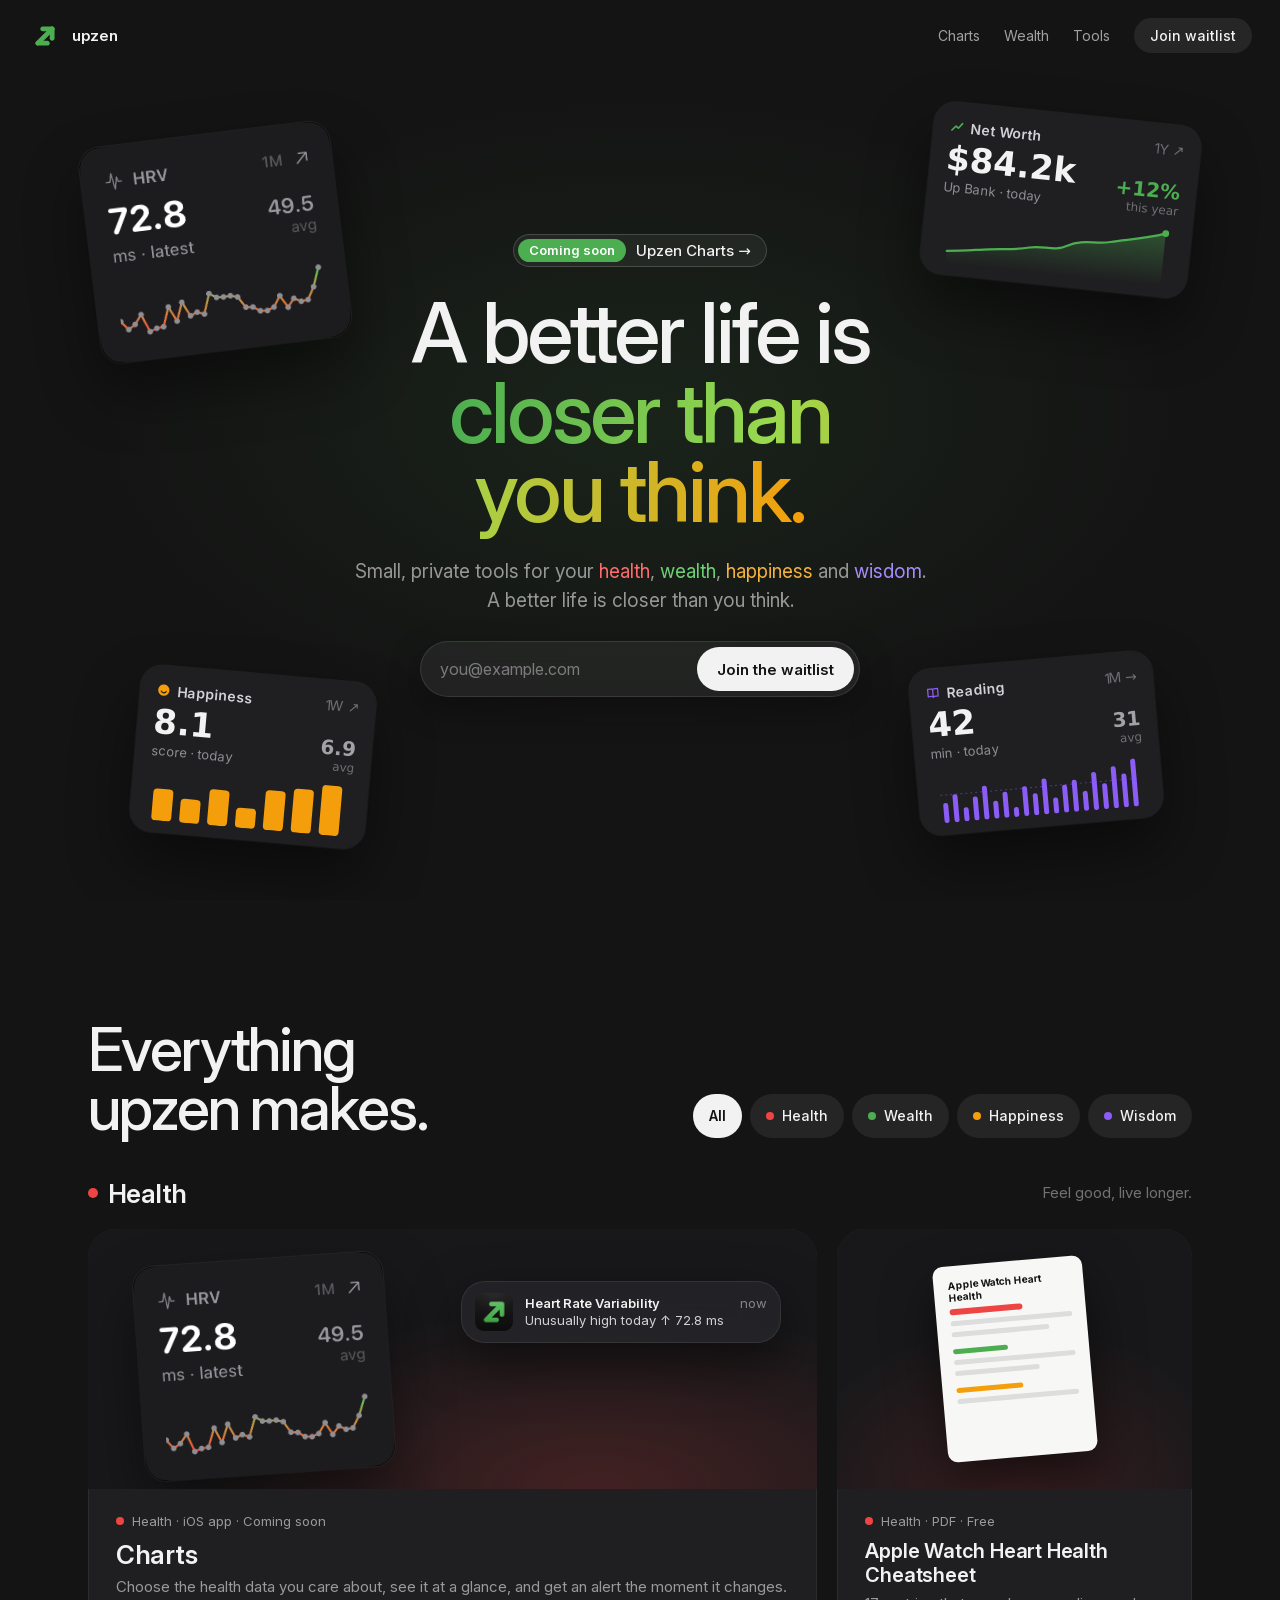
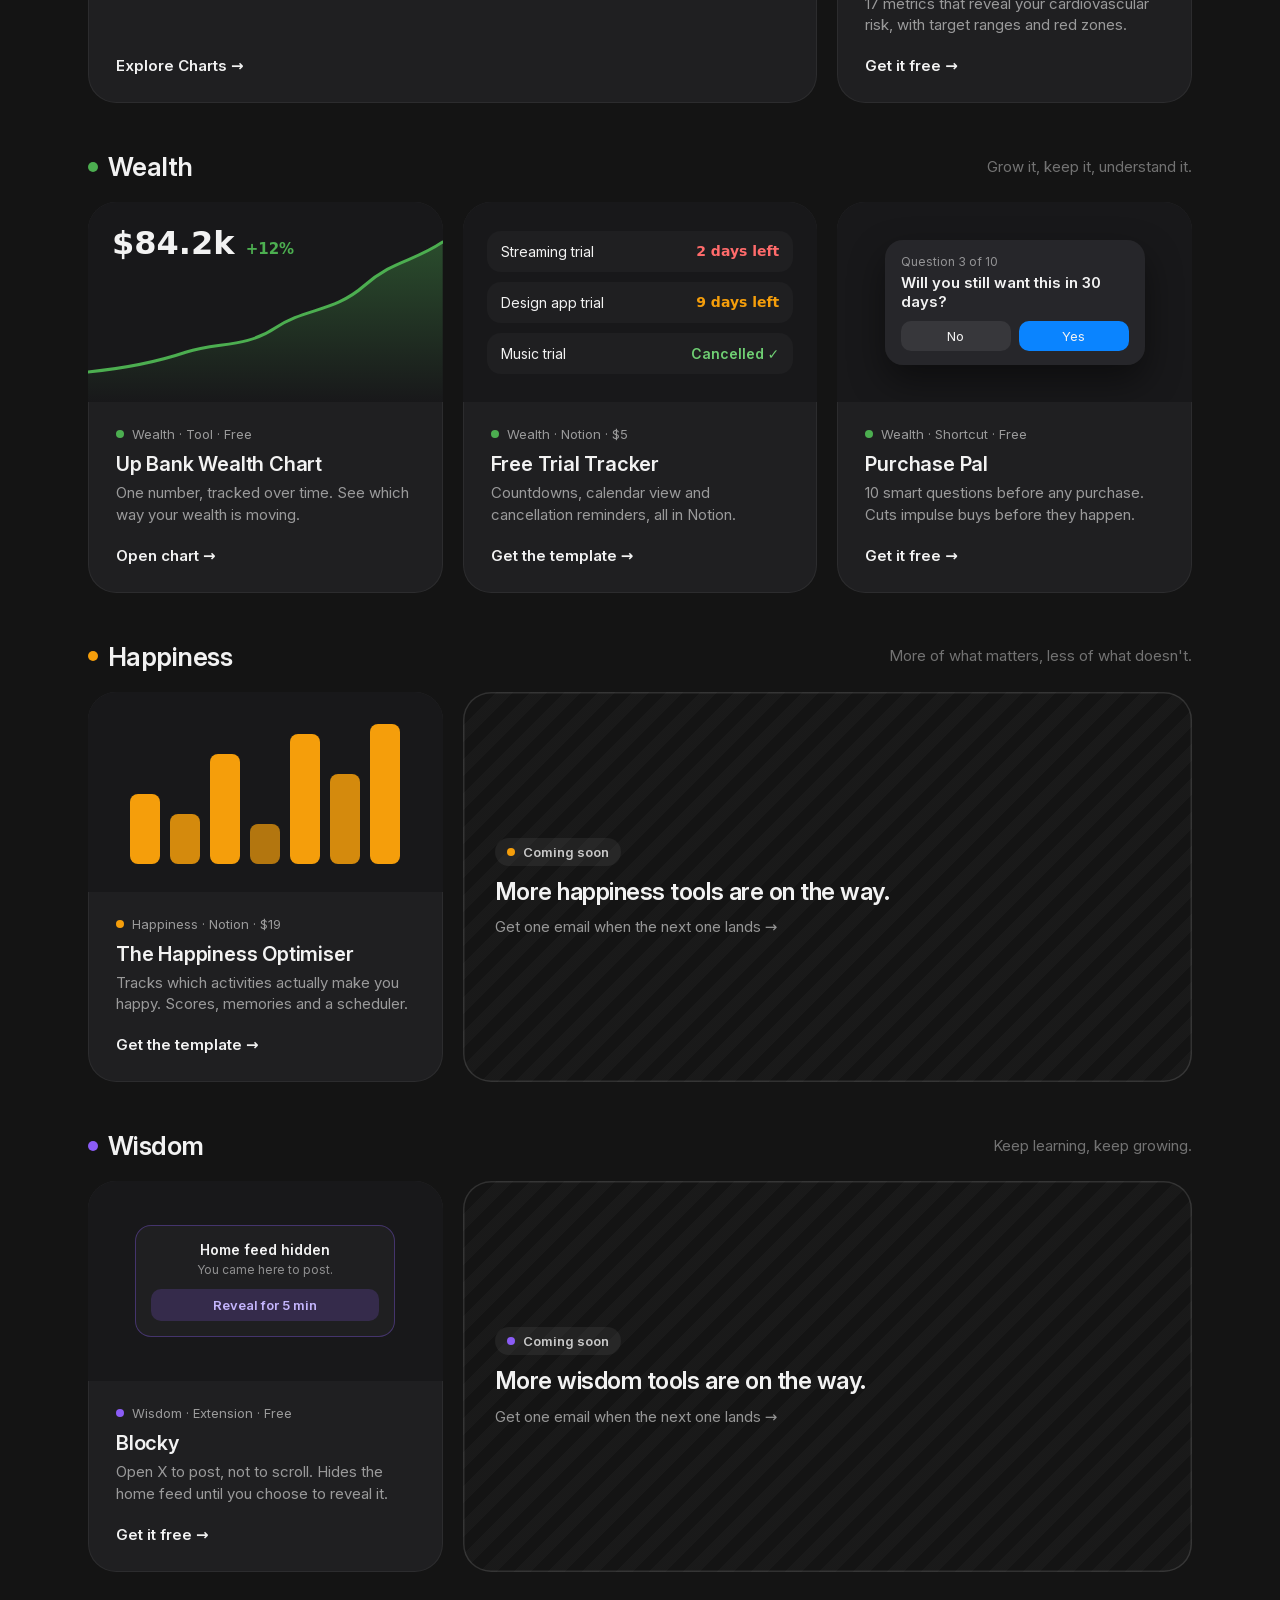
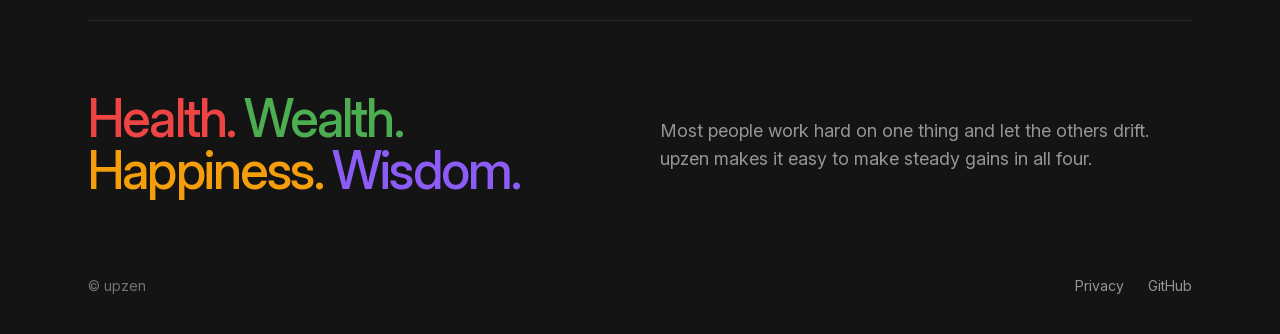
==== commit 43cf2b10: "Drop the wavy underlines from the homepage subheading James found them distracting. The area words k" ====
--- a/index.html
+++ b/index.html
@@ -61,7 +61,7 @@
   <div class="home-hero-main">
     <a href="/charts/" class="pill"><span class="pill-badge">Coming soon</span><span>Upzen Charts →</span></a>
     <h1 class="h1">A better life is<br><span class="grad grad-home">closer than<br>you think.</span></h1>
-    <p class="lede">Small, private tools for your <a href="#area-health" class="wavy" style="color:#ff6b6b">health</a>, <a href="#area-wealth" class="wavy" style="color:#6fcf73">wealth</a>, <a href="#area-happiness" class="wavy" style="color:#f5b13d">happiness</a> and <a href="#area-wisdom" class="wavy" style="color:#a78bfa">wisdom</a>.<br>A better life is closer than you think.</p>
+    <p class="lede">Small, private tools for your <a href="#area-health" class="area-link" style="color:#ff6b6b">health</a>, <a href="#area-wealth" class="area-link" style="color:#6fcf73">wealth</a>, <a href="#area-happiness" class="area-link" style="color:#f5b13d">happiness</a> and <a href="#area-wisdom" class="area-link" style="color:#a78bfa">wisdom</a>.<br>A better life is closer than you think.</p>
     <form id="join" class="waitlist" action="https://app.kit.com/forms/9920214/subscriptions" method="post" novalidate>
       <div class="waitlist-fields">
         <label for="email-hero" class="sr-only">Email address</label>
--- a/assets/v2.css
+++ b/assets/v2.css
@@ -51,7 +51,8 @@
 .grad-home { background-image: linear-gradient(90deg, #4cae50 0%, #9ad94f 45%, #f59e0b 100%); }
 .grad-health { background-image: linear-gradient(90deg, #ff3b30, #ff9500 45%, #34c759); }
 .lede { margin: 0; font-size: clamp(17px, 2.2vw, 19px); line-height: 1.5; color: var(--ink-2); text-wrap: balance; }
-.wavy { text-decoration: underline wavy; text-decoration-thickness: 1px; text-underline-offset: .22em; }
+.area-link { text-decoration: none; }
+.area-link:hover { text-decoration: underline; text-underline-offset: .2em; }
 
 /* ── Pill + buttons ── */
 .pill { display: inline-flex; align-items: center; gap: 10px; padding: 5px 16px 5px 5px; border-radius: 999px; text-decoration: none;
@@ -97,28 +98,40 @@
 .home-hero-main { flex: 1; display: flex; flex-direction: column; align-items: center; justify-content: center; text-align: center;
   padding: 40px var(--gutter) 80px; gap: 26px; position: relative; z-index: 2; }
 .home-hero-main .lede { max-width: 640px; }
-.home-floats .float { position: absolute; z-index: 1; }
-.float-hrv { left: 6%; top: 150px; width: 252px; transform: rotate(-7deg); }
-.float-wealth { right: 6%; top: 128px; width: 268px; transform: rotate(6deg); }
-.float-happy { left: 10%; bottom: 70px; width: 236px; transform: rotate(5deg); }
-.float-wisdom { right: 9%; bottom: 84px; width: 244px; transform: rotate(-5deg); }
-/* Below desktop the cards can't orbit the headline without covering it — they become a fanned row under the form. */
+/* The cards keep their exact desktop design at every size: they just scale (--s) and, below desktop,
+   move to the four corners so they still frame the headline instead of dropping into a row. */
+.home-floats .float { position: absolute; z-index: 1; --s: 1; transform: rotate(var(--r)) scale(var(--s)); }
+.float-hrv { left: 6%; top: 150px; width: 252px; --r: -7deg; transform-origin: top left; }
+.float-wealth { right: 6%; top: 128px; width: 268px; --r: 6deg; transform-origin: top right; }
+.float-happy { left: 10%; bottom: 70px; width: 236px; --r: 5deg; transform-origin: bottom left; }
+.float-wisdom { right: 9%; bottom: 84px; width: 244px; --r: -5deg; transform-origin: bottom right; }
+/* Tablet: same orbit as desktop, cards scaled so they fit beside the (smaller) headline. */
 @media (max-width: 1180px) {
   .home-hero { min-height: 0; }
-  .home-hero-main { padding-bottom: 32px; }
-  .home-floats { position: relative; display: flex; justify-content: center; flex-wrap: wrap; gap: 18px; padding: 8px var(--gutter) 64px; }
-  .home-floats .float { position: relative; inset: auto; width: 230px; }
+  .home-hero-main { padding-top: 56px; padding-bottom: 120px; }
+  .home-floats .float { --s: 0.72; }
+  .float-hrv { left: 2%; top: 150px; }
+  .float-wealth { right: 2%; top: 136px; }
+  .float-happy { left: 2.5%; bottom: 48px; }
+  .float-wisdom { right: 2.5%; bottom: 58px; }
   .shelf-section { padding-top: 72px; }
 }
+@media (max-width: 900px) {
+  .home-hero-main { padding-bottom: 150px; }
+  .home-floats .float { --s: 0.6; }
+  .float-hrv { left: 1.5%; top: 160px; }
+  .float-wealth { right: 1.5%; top: 150px; }
+  .float-happy { bottom: 20px; }
+  .float-wisdom { bottom: 28px; }
+}
+/* Phone: no room beside the headline, so the cards frame it from above and below instead. */
 @media (max-width: 700px) {
-  .home-floats { display: grid; grid-template-columns: repeat(2, minmax(0, 1fr)); gap: 14px; padding-bottom: 16px; }
-  .home-floats .float { width: auto; }
-  .float-hrv, .float-wealth, .float-happy, .float-wisdom { transform: none; }
-  .home-floats .mcard { padding: 12px 12px 10px; border-radius: 18px; }
-  .home-floats .mcard-head { font-size: 12px; }
-  .home-floats .mcard-val { font-size: 24px; }
-  .home-floats .mcard-sub { font-size: 11px; }
-  .home-floats .mcard-avg { font-size: 15px; }
+  .home-hero-main { padding-top: 130px; padding-bottom: 125px; }
+  .home-floats .float { --s: 0.5; }
+  .float-hrv { left: 3%; top: 74px; }
+  .float-wealth { right: 1%; top: 86px; }
+  .float-happy { left: 4%; bottom: 18px; }
+  .float-wisdom { right: 3%; bottom: 26px; }
 }
 
 /* ── Product shelf ── */
@@ -188,8 +201,10 @@
 /* ── Charts hero ── */
 .charts-hero { position: relative; min-height: min(900px, 100svh); display: flex; flex-direction: column; overflow: hidden; background: var(--bg-deep); }
 .charts-hero-main { position: relative; z-index: 2; display: flex; flex-direction: column; align-items: flex-start; gap: 24px;
-  padding: 64px var(--gutter) 0 max(var(--gutter), 6%); max-width: 880px; }
+  padding: 64px var(--gutter) 0 max(var(--gutter), 6%); }
 .charts-hero-main .h1 { font-size: clamp(44px, 6.4vw, 80px); line-height: 0.94; letter-spacing: -0.04em; text-wrap: initial; }
+/* Each headline sentence stays on one line once there is room (the column no longer caps the width). */
+@media (min-width: 901px) { .charts-hero-main .h1 .line { white-space: nowrap; } }
 .charts-hero-main .lede { max-width: 470px; text-wrap: pretty; }
 .charts-hero-main .waitlist { align-items: flex-start; }
 .hero-graph { position: absolute; left: 0; right: 0; bottom: 0; height: 470px; z-index: 0; }
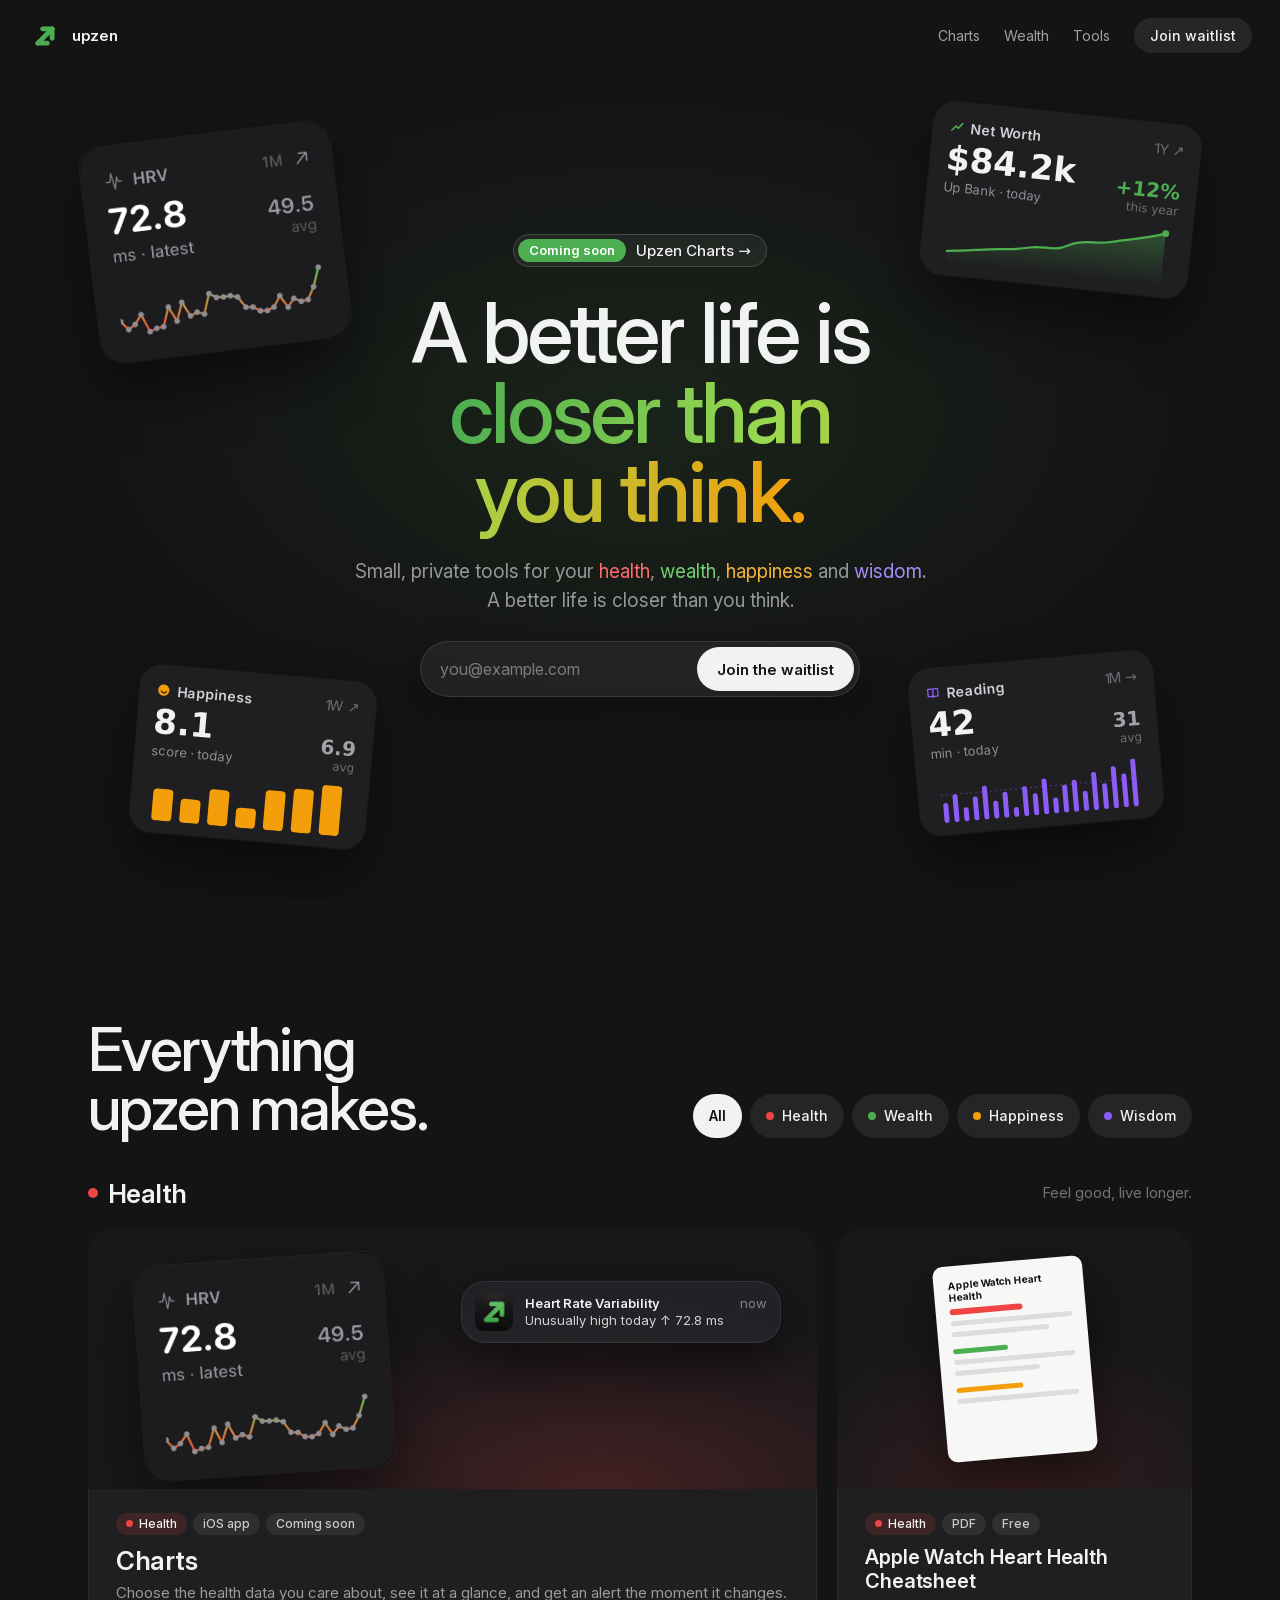
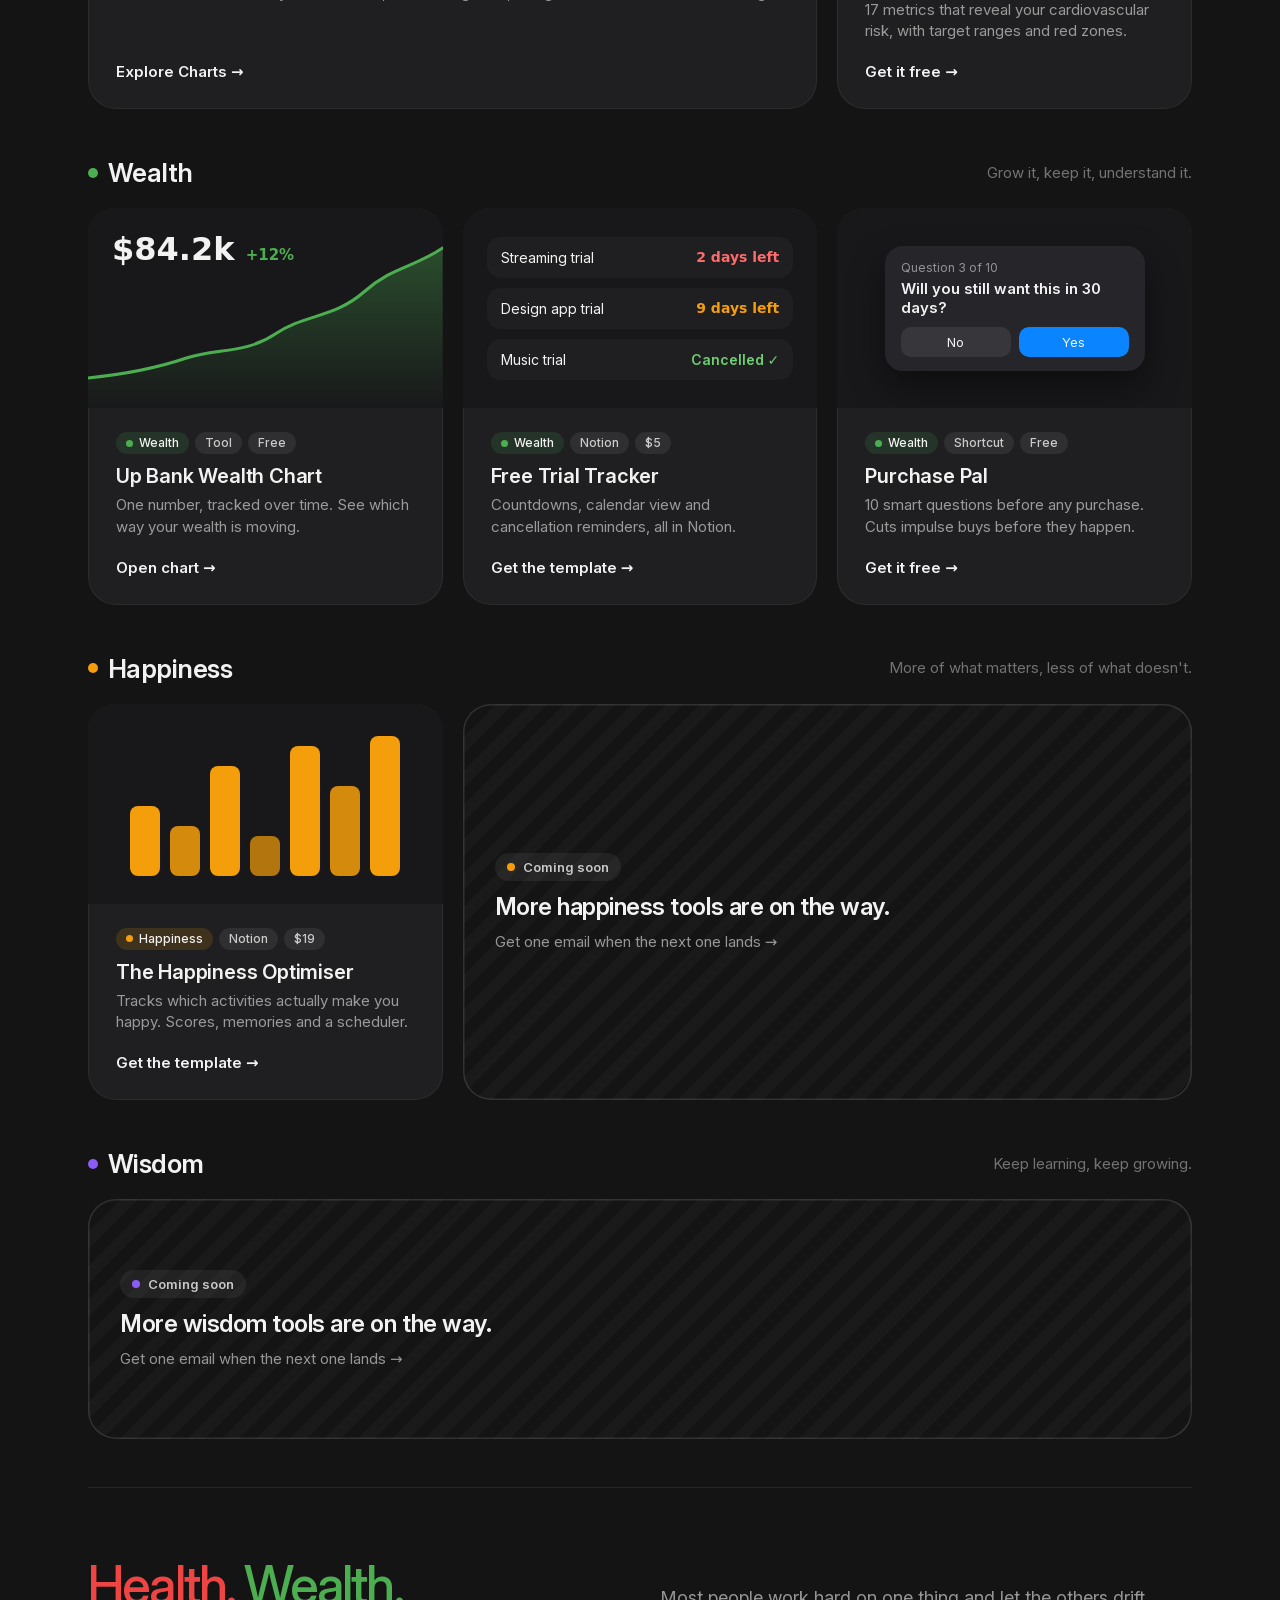
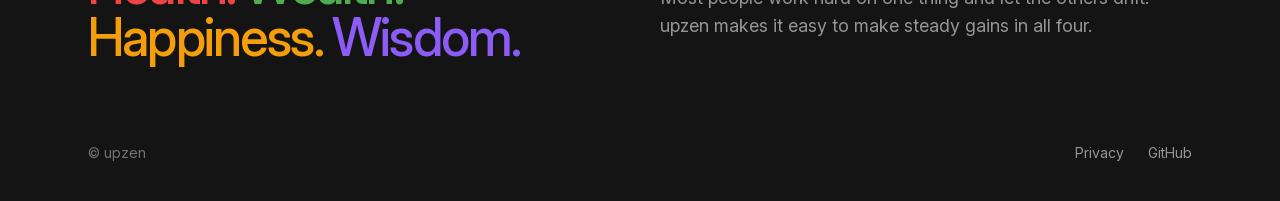
==== commit 46e35aba: "Show product details as pills; hold Blocky back Area, type and price now read as separate pills. Blo" ====
--- a/index.html
+++ b/index.html
@@ -123,7 +123,7 @@
           </div>
         </div>
         <div class="pcard-body">
-          <div class="pcard-meta"><span class="dot" style="background:var(--health)"></span>Health · iOS app · Coming soon</div>
+          <div class="pcard-meta"><span style="display: inline-flex; align-items: center; gap: 6px; font-size: 12px; font-weight: 500; padding: 5px 10px; border-radius: 99px; line-height: 1; white-space: nowrap; background: rgba(239,68,68,0.14); color: #f2f2f2"><span style="width: 7px; height: 7px; border-radius: 99px; background: #ef4444"></span>Health</span><span style="display: inline-flex; align-items: center; gap: 6px; font-size: 12px; font-weight: 500; padding: 5px 10px; border-radius: 99px; line-height: 1; white-space: nowrap; background: rgba(255,255,255,0.07); color: rgba(255,255,255,0.75)">iOS app</span><span style="display: inline-flex; align-items: center; gap: 6px; font-size: 12px; font-weight: 500; padding: 5px 10px; border-radius: 99px; line-height: 1; white-space: nowrap; background: rgba(255,255,255,0.07); color: rgba(255,255,255,0.75)">Coming soon</span></div>
           <div class="pcard-name" style="font-size:26px">Charts</div>
           <div class="pcard-desc">Choose the health data you care about, see it at a glance, and get an alert the moment it changes.</div>
           <div class="pcard-cta">Explore Charts →</div>
@@ -142,7 +142,7 @@
           </div>
         </div>
         <div class="pcard-body">
-          <div class="pcard-meta"><span class="dot" style="background:var(--health)"></span>Health · PDF · Free</div>
+          <div class="pcard-meta"><span style="display: inline-flex; align-items: center; gap: 6px; font-size: 12px; font-weight: 500; padding: 5px 10px; border-radius: 99px; line-height: 1; white-space: nowrap; background: rgba(239,68,68,0.14); color: #f2f2f2"><span style="width: 7px; height: 7px; border-radius: 99px; background: #ef4444"></span>Health</span><span style="display: inline-flex; align-items: center; gap: 6px; font-size: 12px; font-weight: 500; padding: 5px 10px; border-radius: 99px; line-height: 1; white-space: nowrap; background: rgba(255,255,255,0.07); color: rgba(255,255,255,0.75)">PDF</span><span style="display: inline-flex; align-items: center; gap: 6px; font-size: 12px; font-weight: 500; padding: 5px 10px; border-radius: 99px; line-height: 1; white-space: nowrap; background: rgba(255,255,255,0.07); color: rgba(255,255,255,0.75)">Free</span></div>
           <div class="pcard-name">Apple Watch Heart Health Cheatsheet</div>
           <div class="pcard-desc">17 metrics that reveal your cardiovascular risk, with target ranges and red zones.</div>
           <div class="pcard-cta">Get it free →</div>
@@ -160,7 +160,7 @@
           <div class="num" style="position:absolute; left:24px; top:22px; font-size:32px; font-weight:700">$84.2k <span style="font-size:15px; color:#4cae50">+12%</span></div>
         </div>
         <div class="pcard-body">
-          <div class="pcard-meta"><span class="dot" style="background:var(--wealth)"></span>Wealth · Tool · Free</div>
+          <div class="pcard-meta"><span style="display: inline-flex; align-items: center; gap: 6px; font-size: 12px; font-weight: 500; padding: 5px 10px; border-radius: 99px; line-height: 1; white-space: nowrap; background: rgba(76,174,80,0.15); color: #f2f2f2"><span style="width: 7px; height: 7px; border-radius: 99px; background: #4cae50"></span>Wealth</span><span style="display: inline-flex; align-items: center; gap: 6px; font-size: 12px; font-weight: 500; padding: 5px 10px; border-radius: 99px; line-height: 1; white-space: nowrap; background: rgba(255,255,255,0.07); color: rgba(255,255,255,0.75)">Tool</span><span style="display: inline-flex; align-items: center; gap: 6px; font-size: 12px; font-weight: 500; padding: 5px 10px; border-radius: 99px; line-height: 1; white-space: nowrap; background: rgba(255,255,255,0.07); color: rgba(255,255,255,0.75)">Free</span></div>
           <div class="pcard-name">Up Bank Wealth Chart</div>
           <div class="pcard-desc">One number, tracked over time. See which way your wealth is moving.</div>
           <div class="pcard-cta">Open chart →</div>
@@ -173,7 +173,7 @@
           <div style="display:flex; justify-content:space-between; gap:8px; background:var(--card); border-radius:14px; padding:12px 14px; font-size:14px"><span>Music trial</span><span style="color:#6fcf73; font-weight:600; white-space:nowrap">Cancelled ✓</span></div>
         </div>
         <div class="pcard-body">
-          <div class="pcard-meta"><span class="dot" style="background:var(--wealth)"></span>Wealth · Notion · $5</div>
+          <div class="pcard-meta"><span style="display: inline-flex; align-items: center; gap: 6px; font-size: 12px; font-weight: 500; padding: 5px 10px; border-radius: 99px; line-height: 1; white-space: nowrap; background: rgba(76,174,80,0.15); color: #f2f2f2"><span style="width: 7px; height: 7px; border-radius: 99px; background: #4cae50"></span>Wealth</span><span style="display: inline-flex; align-items: center; gap: 6px; font-size: 12px; font-weight: 500; padding: 5px 10px; border-radius: 99px; line-height: 1; white-space: nowrap; background: rgba(255,255,255,0.07); color: rgba(255,255,255,0.75)">Notion</span><span style="display: inline-flex; align-items: center; gap: 6px; font-size: 12px; font-weight: 500; padding: 5px 10px; border-radius: 99px; line-height: 1; white-space: nowrap; background: rgba(255,255,255,0.07); color: rgba(255,255,255,0.75)">$5</span></div>
           <div class="pcard-name">Free Trial Tracker</div>
           <div class="pcard-desc">Countdowns, calendar view and cancellation reminders, all in Notion.</div>
           <div class="pcard-cta">Get the template →</div>
@@ -188,7 +188,7 @@
           </div>
         </div>
         <div class="pcard-body">
-          <div class="pcard-meta"><span class="dot" style="background:var(--wealth)"></span>Wealth · Shortcut · Free</div>
+          <div class="pcard-meta"><span style="display: inline-flex; align-items: center; gap: 6px; font-size: 12px; font-weight: 500; padding: 5px 10px; border-radius: 99px; line-height: 1; white-space: nowrap; background: rgba(76,174,80,0.15); color: #f2f2f2"><span style="width: 7px; height: 7px; border-radius: 99px; background: #4cae50"></span>Wealth</span><span style="display: inline-flex; align-items: center; gap: 6px; font-size: 12px; font-weight: 500; padding: 5px 10px; border-radius: 99px; line-height: 1; white-space: nowrap; background: rgba(255,255,255,0.07); color: rgba(255,255,255,0.75)">Shortcut</span><span style="display: inline-flex; align-items: center; gap: 6px; font-size: 12px; font-weight: 500; padding: 5px 10px; border-radius: 99px; line-height: 1; white-space: nowrap; background: rgba(255,255,255,0.07); color: rgba(255,255,255,0.75)">Free</span></div>
           <div class="pcard-name">Purchase Pal</div>
           <div class="pcard-desc">10 smart questions before any purchase. Cuts impulse buys before they happen.</div>
           <div class="pcard-cta">Get it free →</div>
@@ -205,7 +205,7 @@
           <div style="width:30px; height:70px; border-radius:8px; background:#f59e0b"></div><div style="width:30px; height:50px; border-radius:8px; background:#f59e0b; opacity:.85"></div><div style="width:30px; height:110px; border-radius:8px; background:#f59e0b"></div><div style="width:30px; height:40px; border-radius:8px; background:#f59e0b; opacity:.7"></div><div style="width:30px; height:130px; border-radius:8px; background:#f59e0b"></div><div style="width:30px; height:90px; border-radius:8px; background:#f59e0b; opacity:.85"></div><div style="width:30px; height:140px; border-radius:8px; background:#f59e0b"></div>
         </div>
         <div class="pcard-body">
-          <div class="pcard-meta"><span class="dot" style="background:var(--happiness)"></span>Happiness · Notion · $19</div>
+          <div class="pcard-meta"><span style="display: inline-flex; align-items: center; gap: 6px; font-size: 12px; font-weight: 500; padding: 5px 10px; border-radius: 99px; line-height: 1; white-space: nowrap; background: rgba(245,158,11,0.15); color: #f2f2f2"><span style="width: 7px; height: 7px; border-radius: 99px; background: #f59e0b"></span>Happiness</span><span style="display: inline-flex; align-items: center; gap: 6px; font-size: 12px; font-weight: 500; padding: 5px 10px; border-radius: 99px; line-height: 1; white-space: nowrap; background: rgba(255,255,255,0.07); color: rgba(255,255,255,0.75)">Notion</span><span style="display: inline-flex; align-items: center; gap: 6px; font-size: 12px; font-weight: 500; padding: 5px 10px; border-radius: 99px; line-height: 1; white-space: nowrap; background: rgba(255,255,255,0.07); color: rgba(255,255,255,0.75)">$19</span></div>
           <div class="pcard-name">The Happiness Optimiser</div>
           <div class="pcard-desc">Tracks which activities actually make you happy. Scores, memories and a scheduler.</div>
           <div class="pcard-cta">Get the template →</div>
@@ -222,22 +222,7 @@
   <section class="area" id="area-wisdom" data-area="wisdom" aria-labelledby="h-wisdom">
     <div class="area-head"><h3 id="h-wisdom"><span class="dot" style="background:var(--wisdom)"></span>Wisdom</h3><span>Keep learning, keep growing.</span></div>
     <div class="shelf">
-      <a class="pcard" href="https://github.com/upzen-co/blocky">
-        <div class="pcard-art" style="display:flex; align-items:center; justify-content:center; padding:0 24px" aria-hidden="true">
-          <div style="width:100%; max-width:260px; border-radius:16px; background:var(--card); padding:16px; text-align:center; box-shadow:inset 0 0 0 1px rgba(139,92,246,0.35)">
-            <div style="font-size:14px; font-weight:600">Home feed hidden</div>
-            <div style="font-size:12px; color:rgba(255,255,255,0.5); margin-top:4px">You came here to post.</div>
-            <div style="margin-top:12px; font-size:13px; font-weight:600; padding:8px; border-radius:10px; background:rgba(139,92,246,0.2); color:#c4b5fd">Reveal for 5 min</div>
-          </div>
-        </div>
-        <div class="pcard-body">
-          <div class="pcard-meta"><span class="dot" style="background:var(--wisdom)"></span>Wisdom · Extension · Free</div>
-          <div class="pcard-name">Blocky</div>
-          <div class="pcard-desc">Open X to post, not to scroll. Hides the home feed until you choose to reveal it.</div>
-          <div class="pcard-cta">Get it free →</div>
-        </div>
-      </a>
-      <a class="soon" href="#join">
+      <a class="soon soon-full" href="#join">
         <span class="soon-badge"><span class="dot" style="background:var(--wisdom)"></span>Coming soon</span>
         <span class="soon-title">More wisdom tools are on the way.</span>
         <span class="soon-sub">Get one email when the next one lands →</span>
--- a/assets/v2.css
+++ b/assets/v2.css
@@ -154,7 +154,8 @@
 .pcard:hover { transform: translateY(-3px); }
 .pcard-art { height: 200px; background: #18181a; position: relative; overflow: hidden; }
 .pcard-body { padding: 24px 28px 28px; display: flex; flex-direction: column; gap: 6px; flex: 1; }
-.pcard-meta { display: flex; gap: 8px; align-items: center; font-size: 13px; color: var(--ink-2); }
+.pcard-meta { display: flex; gap: 6px; align-items: center; flex-wrap: wrap; }
+.soon.soon-full { grid-column: 1 / -1; }
 .pcard-name { font-size: 20px; font-weight: 600; letter-spacing: -0.01em; margin-top: 4px; }
 .pcard-desc { font-size: 15px; color: var(--ink-2); line-height: 1.45; }
 .pcard-cta { margin-top: auto; padding-top: 14px; font-size: 15px; font-weight: 600; }
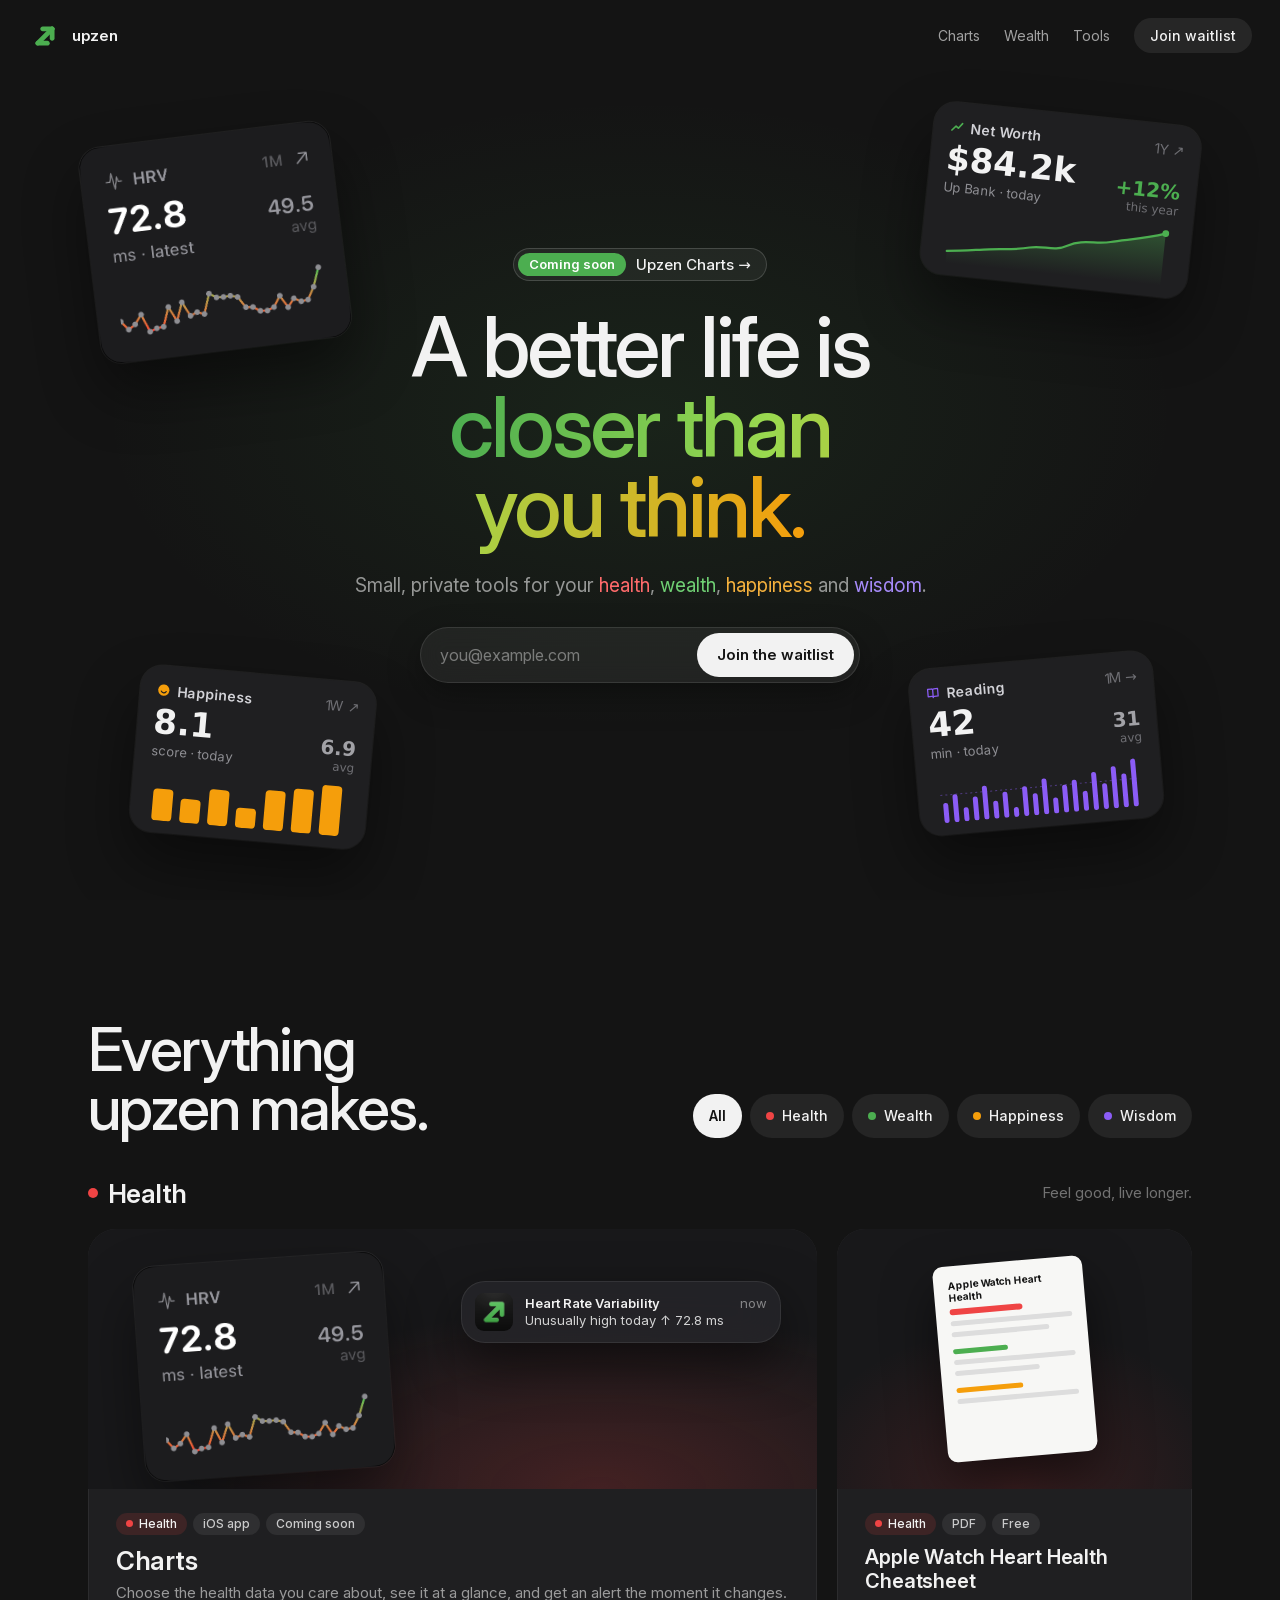
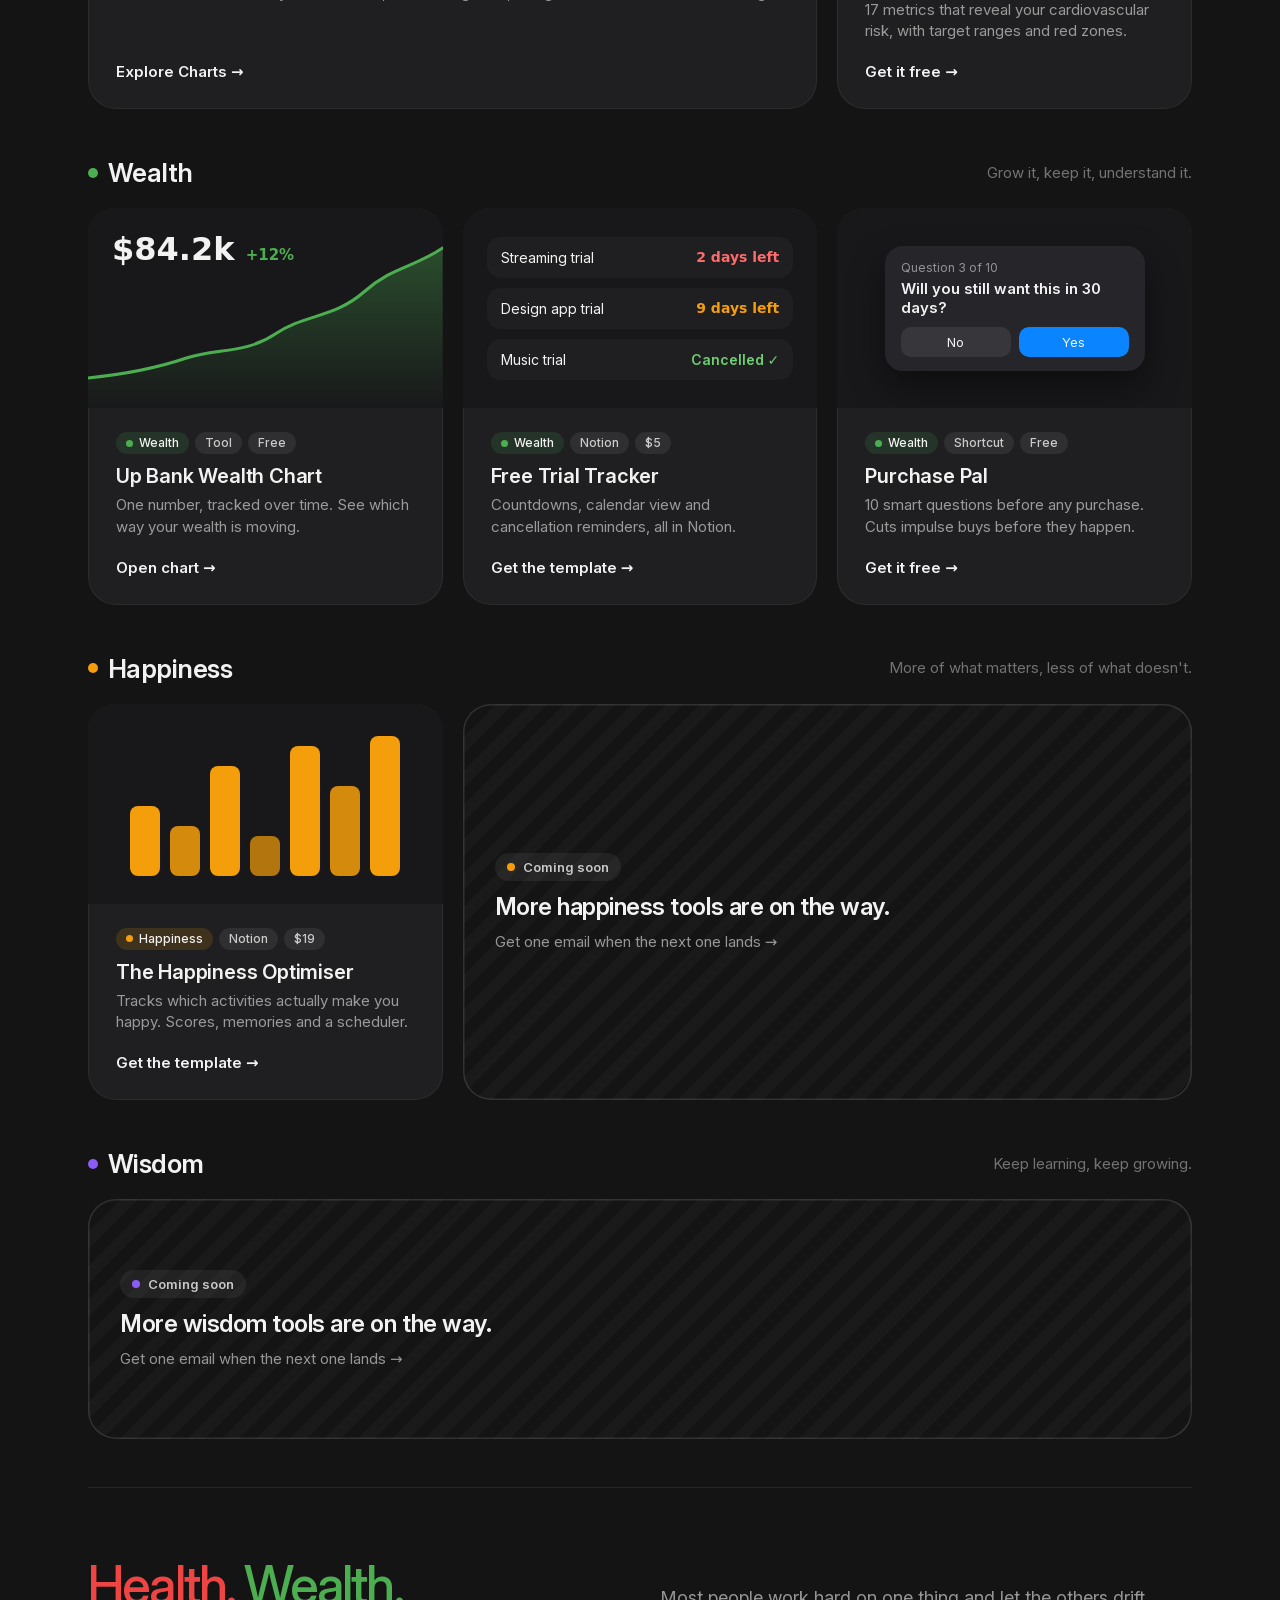
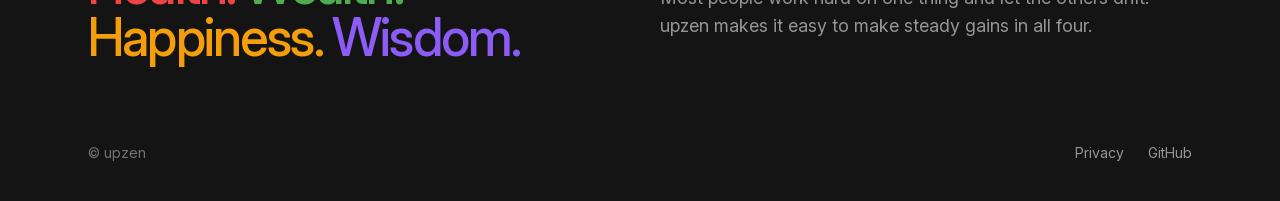
==== commit 75fa6ffe: "Drop the repeated line from the homepage subtitle It repeated the headline word for word." ====
--- a/index.html
+++ b/index.html
@@ -61,7 +61,7 @@
   <div class="home-hero-main">
     <a href="/charts/" class="pill"><span class="pill-badge">Coming soon</span><span>Upzen Charts →</span></a>
     <h1 class="h1">A better life is<br><span class="grad grad-home">closer than<br>you think.</span></h1>
-    <p class="lede">Small, private tools for your <a href="#area-health" class="area-link" style="color:#ff6b6b">health</a>, <a href="#area-wealth" class="area-link" style="color:#6fcf73">wealth</a>, <a href="#area-happiness" class="area-link" style="color:#f5b13d">happiness</a> and <a href="#area-wisdom" class="area-link" style="color:#a78bfa">wisdom</a>.<br>A better life is closer than you think.</p>
+    <p class="lede">Small, private tools for your <a href="#area-health" class="area-link" style="color:#ff6b6b">health</a>, <a href="#area-wealth" class="area-link" style="color:#6fcf73">wealth</a>, <a href="#area-happiness" class="area-link" style="color:#f5b13d">happiness</a> and <a href="#area-wisdom" class="area-link" style="color:#a78bfa">wisdom</a>.</p>
     <form id="join" class="waitlist" action="https://app.kit.com/forms/9920214/subscriptions" method="post" novalidate>
       <div class="waitlist-fields">
         <label for="email-hero" class="sr-only">Email address</label>
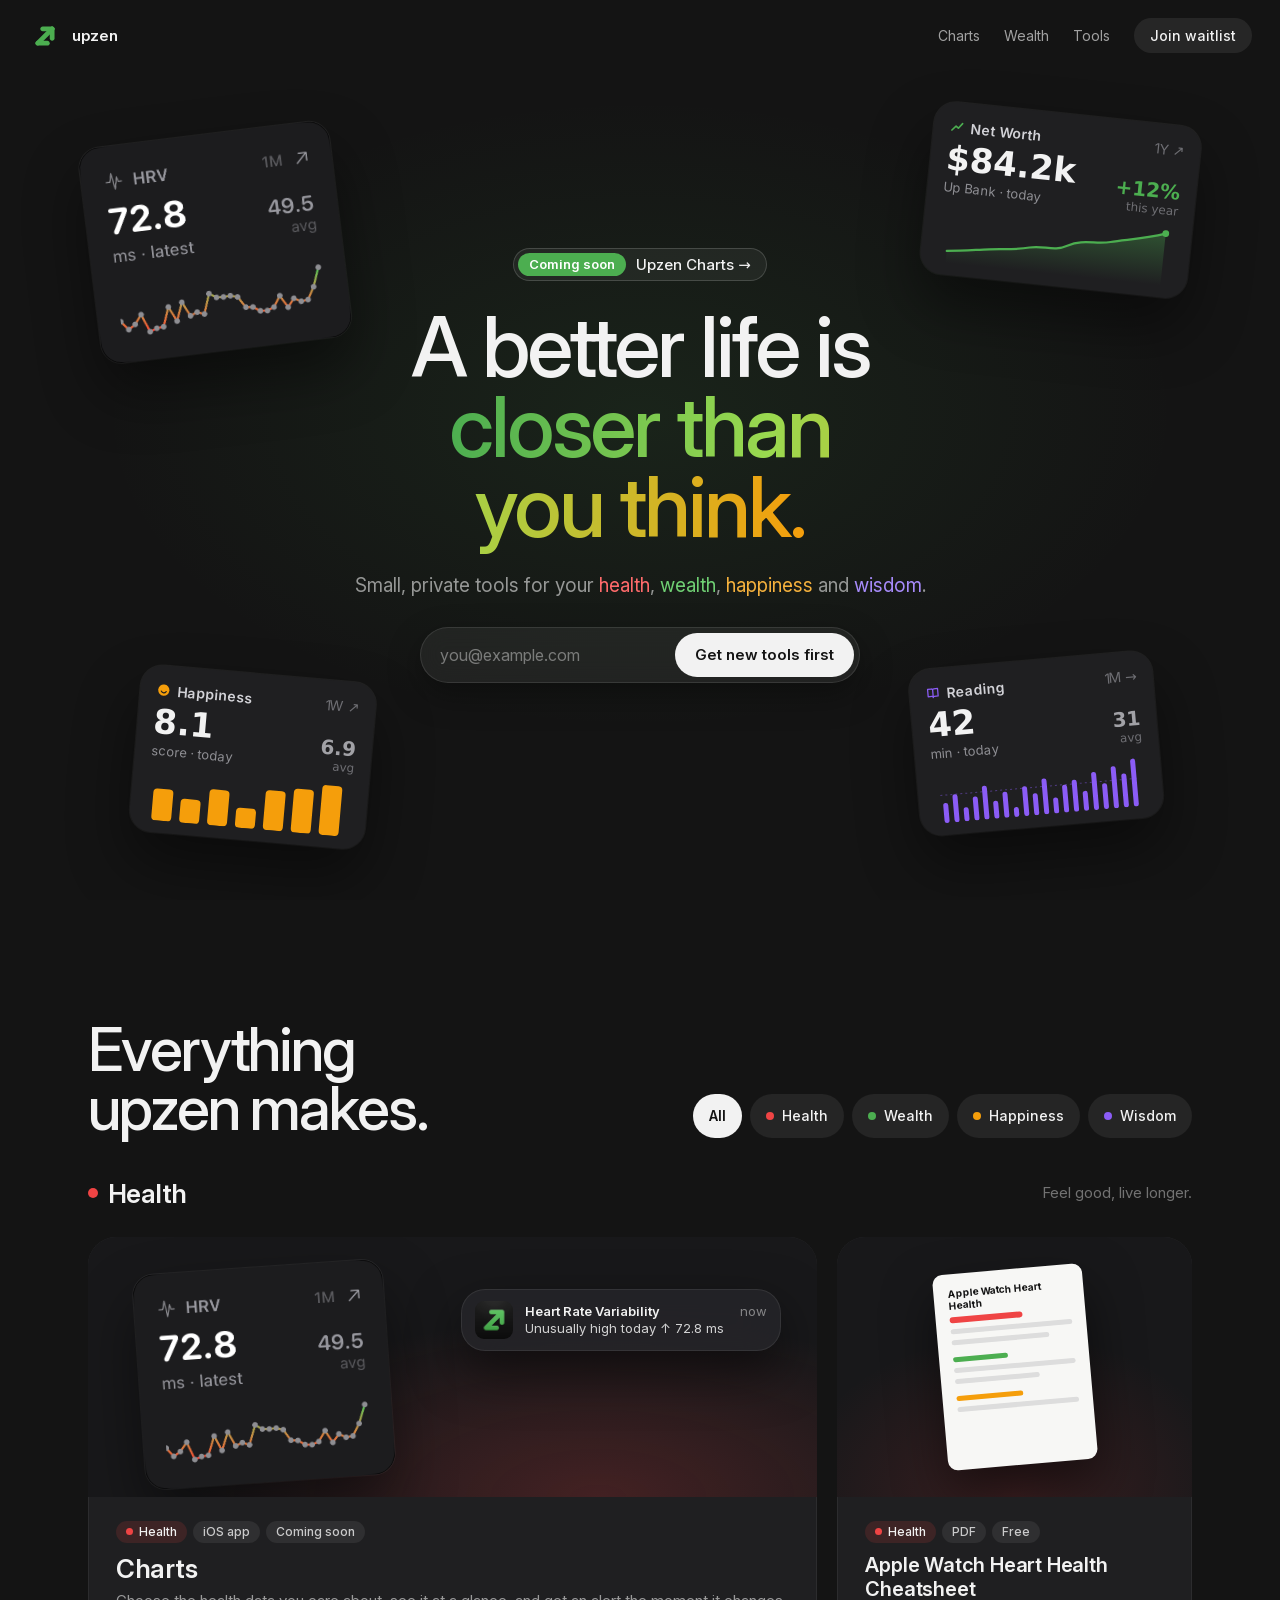
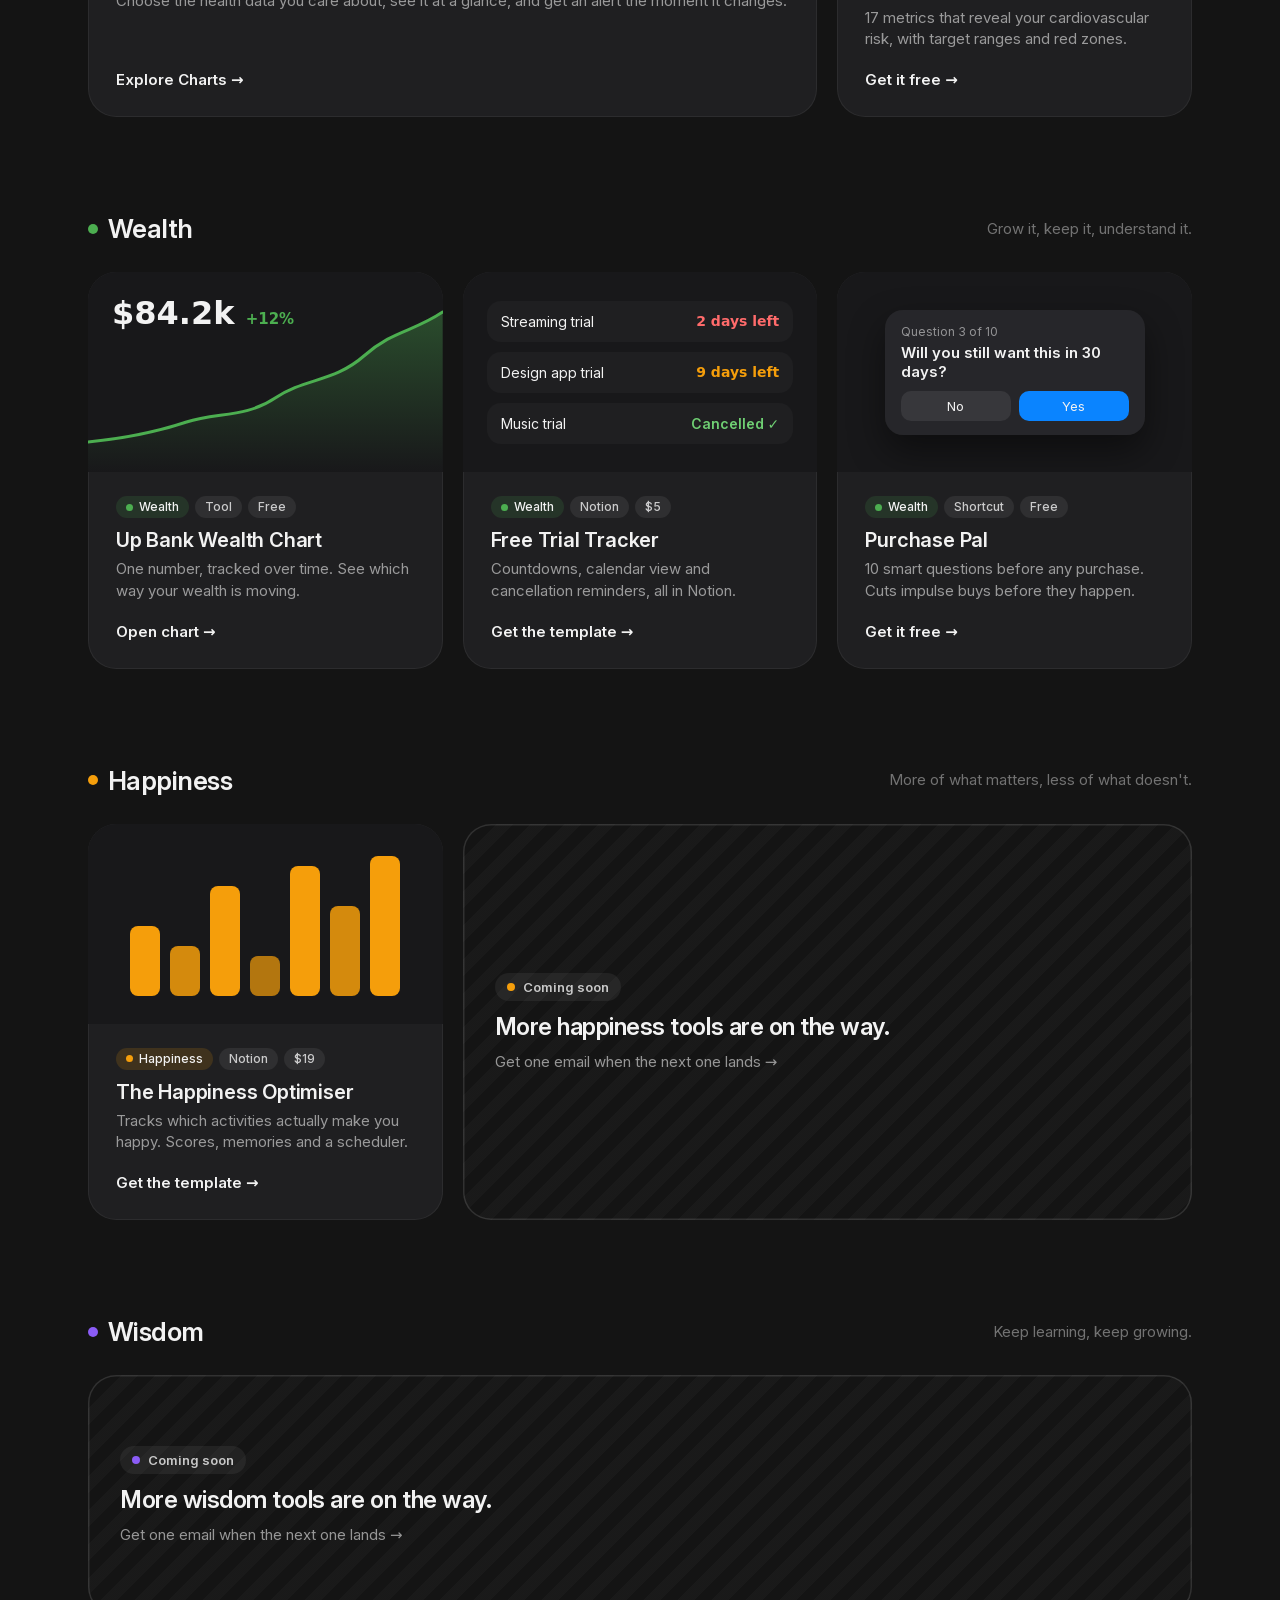
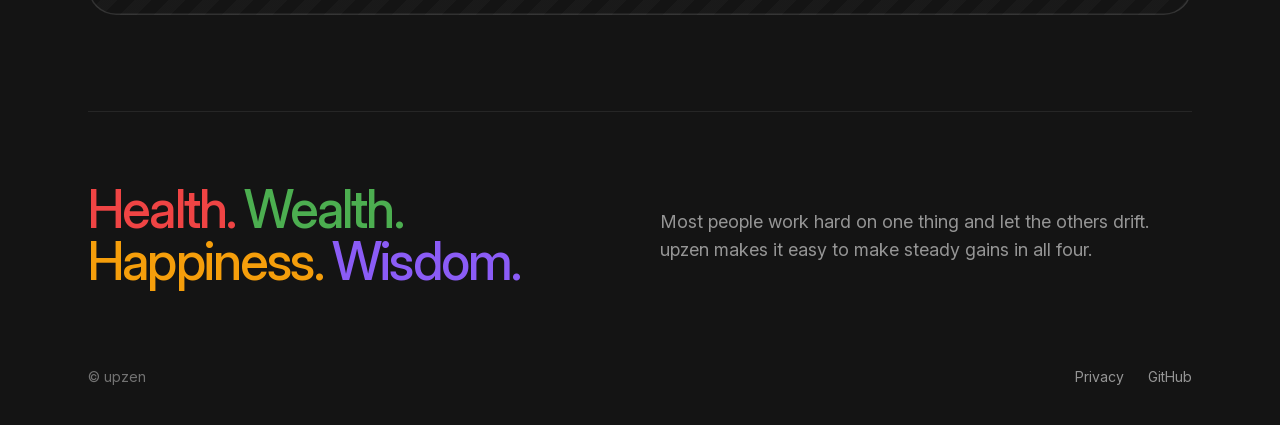
==== commit e9be96d5: "Rename the homepage signup button to Get new tools first The homepage list covers every new upzen to" ====
--- a/index.html
+++ b/index.html
@@ -66,7 +66,7 @@
       <div class="waitlist-fields">
         <label for="email-hero" class="sr-only">Email address</label>
         <input id="email-hero" class="waitlist-input" type="email" name="email_address" placeholder="you@example.com" required autocomplete="email" />
-        <button type="submit" class="waitlist-btn">Join the waitlist</button>
+        <button type="submit" class="waitlist-btn">Get new tools first</button>
       </div>
       <input type="text" name="hp_website" class="waitlist-hp" tabindex="-1" autocomplete="off" aria-hidden="true" />
       <p class="waitlist-msg" role="status" aria-live="polite"></p>
--- a/assets/v2.css
+++ b/assets/v2.css
@@ -142,7 +142,8 @@
   display: flex; align-items: center; gap: 8px; background: rgba(255,255,255,0.07); color: var(--ink); }
 .chip[aria-pressed="true"] { background: var(--ink); color: #141414; font-weight: 600; }
 .dot { width: 8px; height: 8px; border-radius: 99px; flex: none; }
-.area { display: flex; flex-direction: column; gap: 20px; margin-bottom: 48px; }
+.area { display: flex; flex-direction: column; gap: 28px; margin-bottom: 96px; }
+@media (max-width: 560px) { .area { margin-bottom: 64px; gap: 22px; } }
 .area[hidden] { display: none; }
 .area-head { display: flex; justify-content: space-between; align-items: baseline; gap: 8px 16px; flex-wrap: wrap; }
 .area-head h3 { margin: 0; display: flex; align-items: center; gap: 10px; font-size: 26px; font-weight: 600; letter-spacing: -0.02em; }
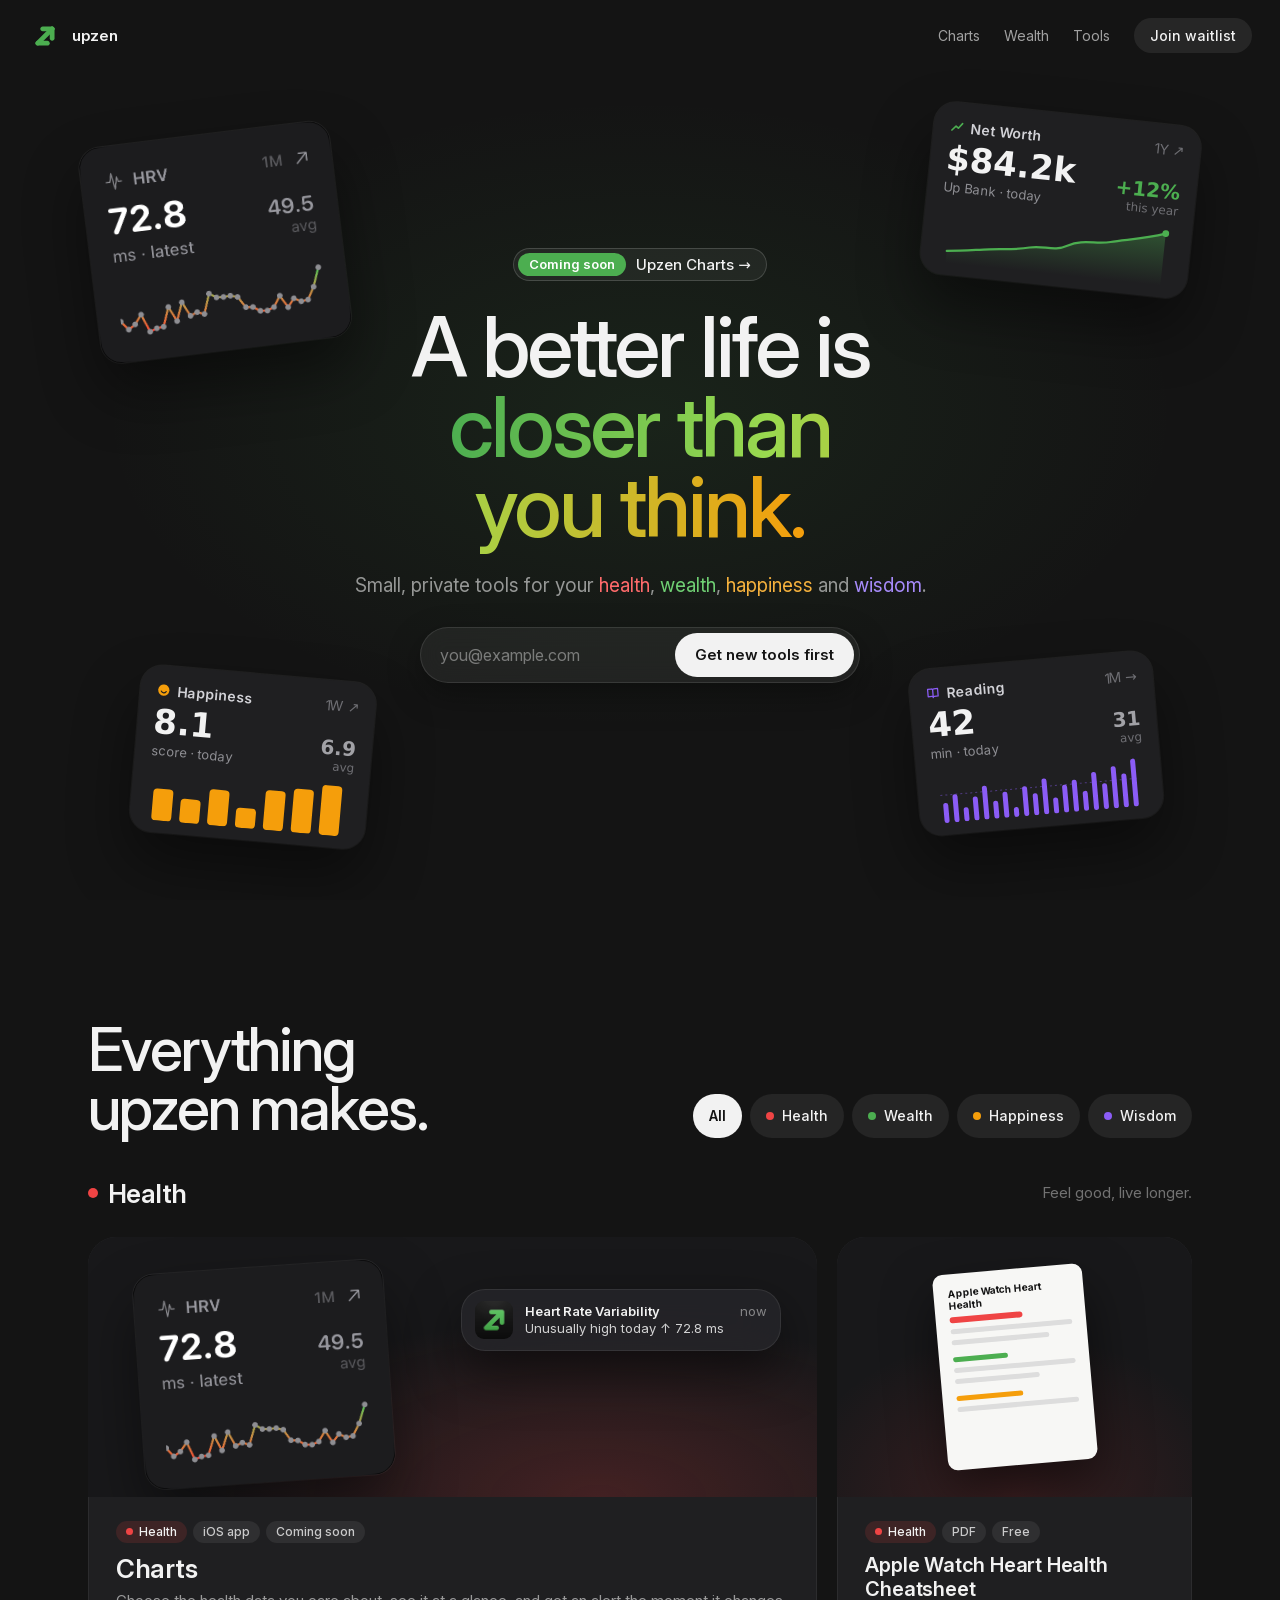
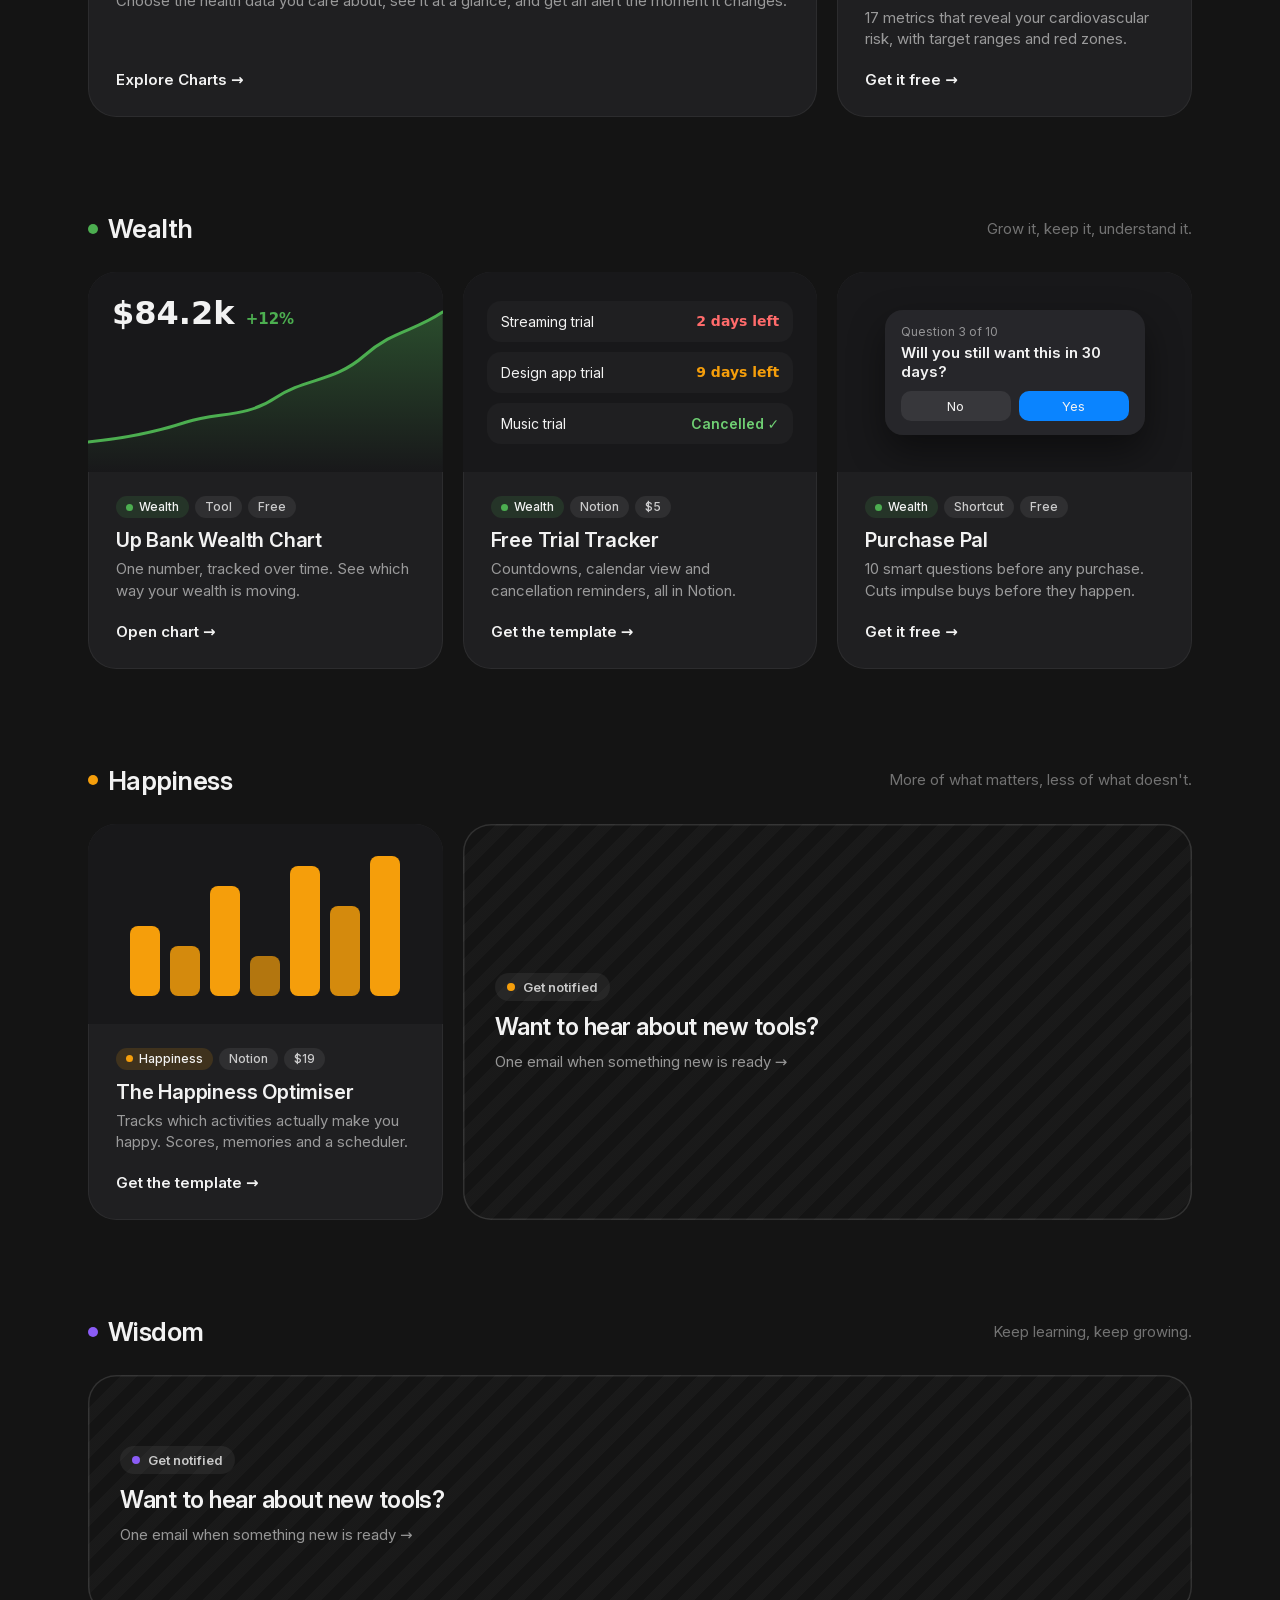
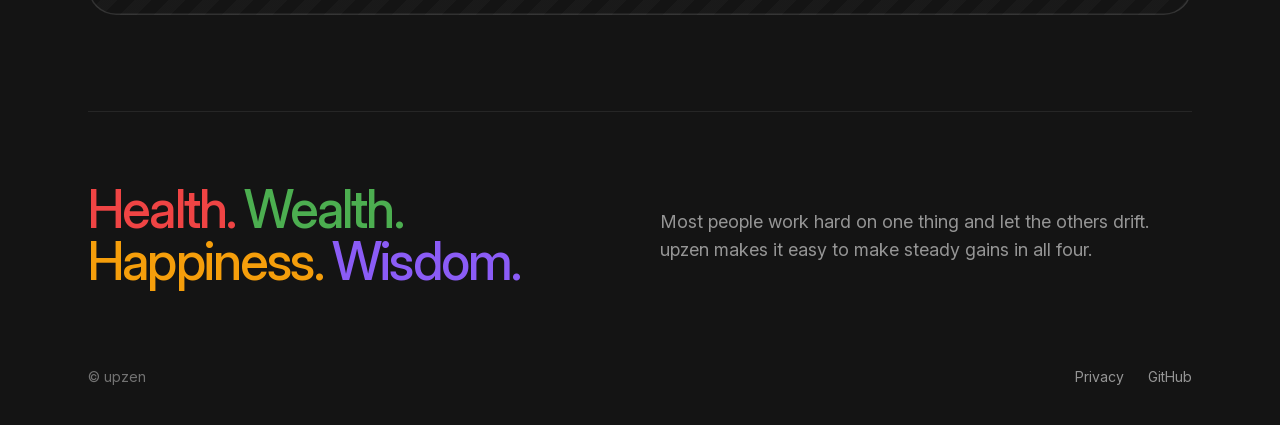
==== commit f2c1d91c: "Stop promising more happiness and wisdom tools No new tools other than Charts are announced, so the " ====
--- a/index.html
+++ b/index.html
@@ -212,9 +212,9 @@
         </div>
       </a>
       <a class="soon" href="#join">
-        <span class="soon-badge"><span class="dot" style="background:var(--happiness)"></span>Coming soon</span>
-        <span class="soon-title">More happiness tools are on the way.</span>
-        <span class="soon-sub">Get one email when the next one lands →</span>
+        <span class="soon-badge"><span class="dot" style="background:var(--happiness)"></span>Get notified</span>
+        <span class="soon-title">Want to hear about new tools?</span>
+        <span class="soon-sub">One email when something new is ready →</span>
       </a>
     </div>
   </section>
@@ -223,9 +223,9 @@
     <div class="area-head"><h3 id="h-wisdom"><span class="dot" style="background:var(--wisdom)"></span>Wisdom</h3><span>Keep learning, keep growing.</span></div>
     <div class="shelf">
       <a class="soon soon-full" href="#join">
-        <span class="soon-badge"><span class="dot" style="background:var(--wisdom)"></span>Coming soon</span>
-        <span class="soon-title">More wisdom tools are on the way.</span>
-        <span class="soon-sub">Get one email when the next one lands →</span>
+        <span class="soon-badge"><span class="dot" style="background:var(--wisdom)"></span>Get notified</span>
+        <span class="soon-title">Want to hear about new tools?</span>
+        <span class="soon-sub">One email when something new is ready →</span>
       </a>
     </div>
   </section>
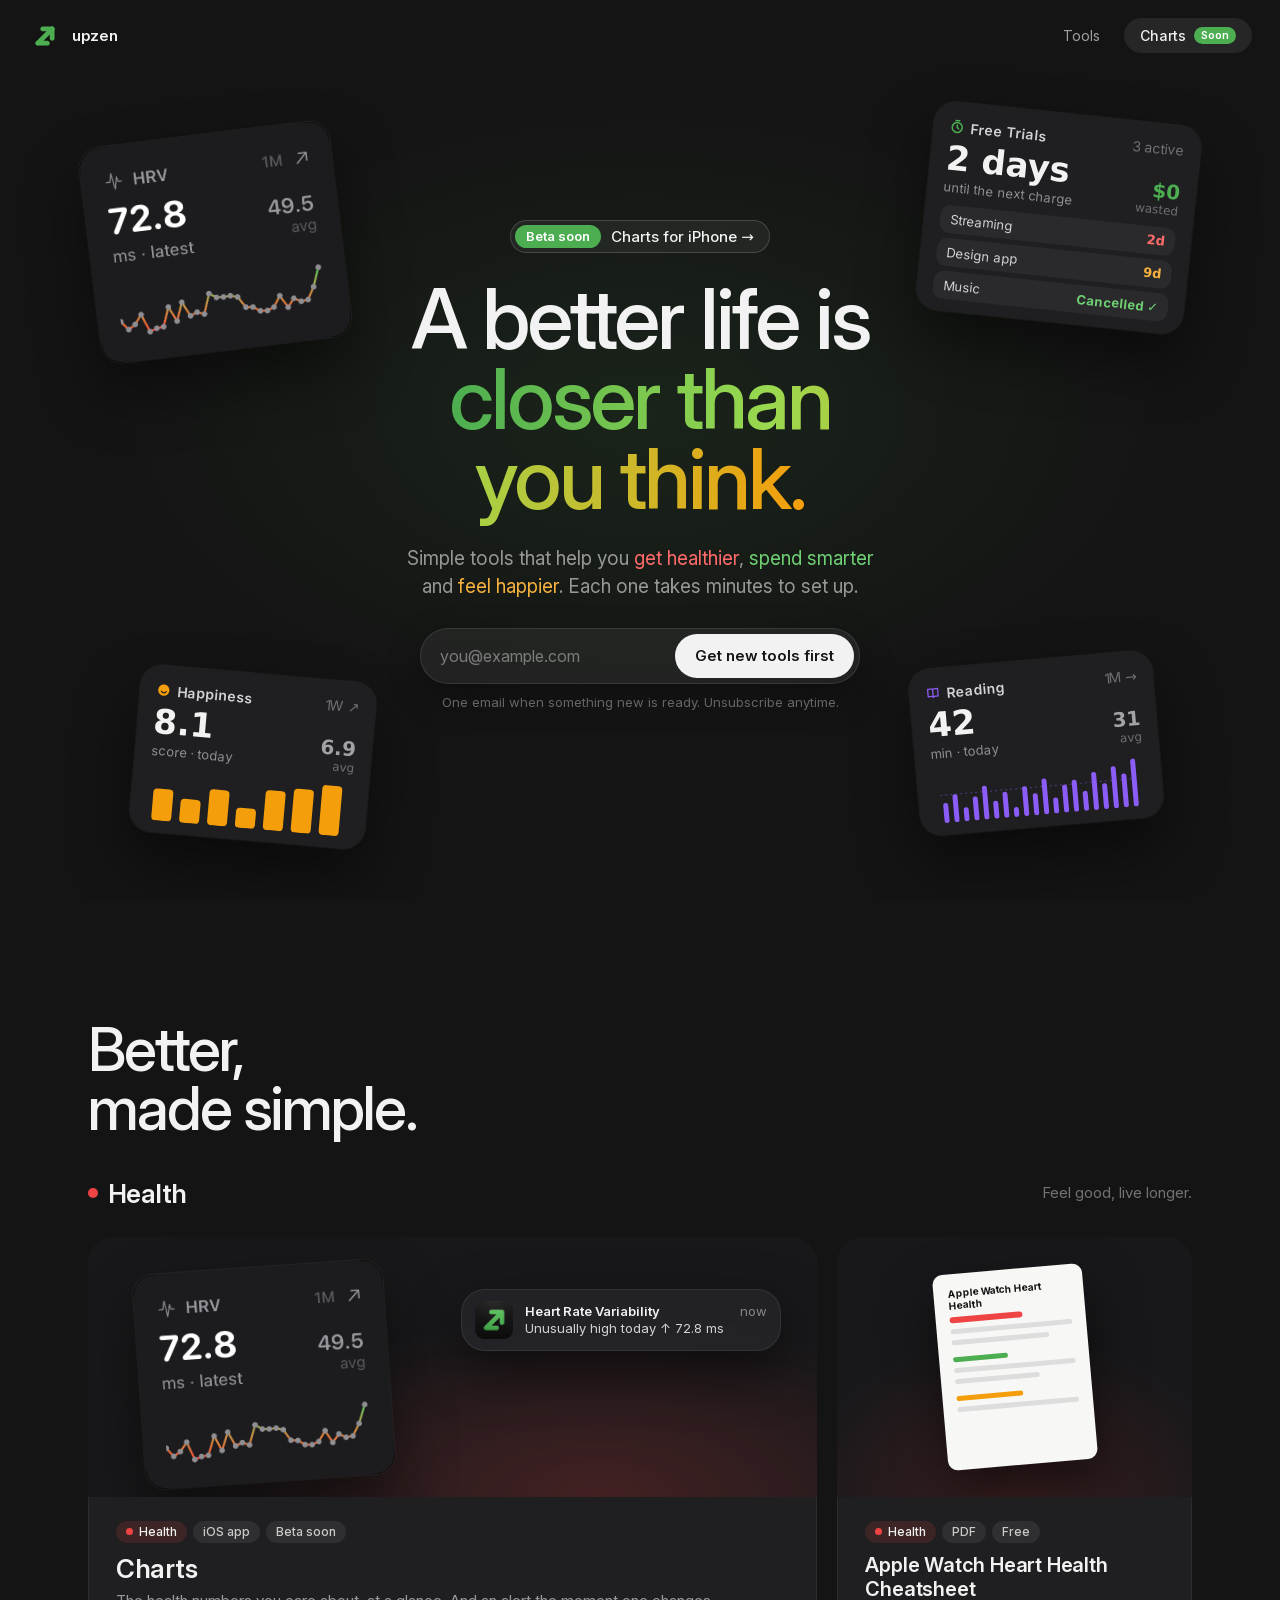
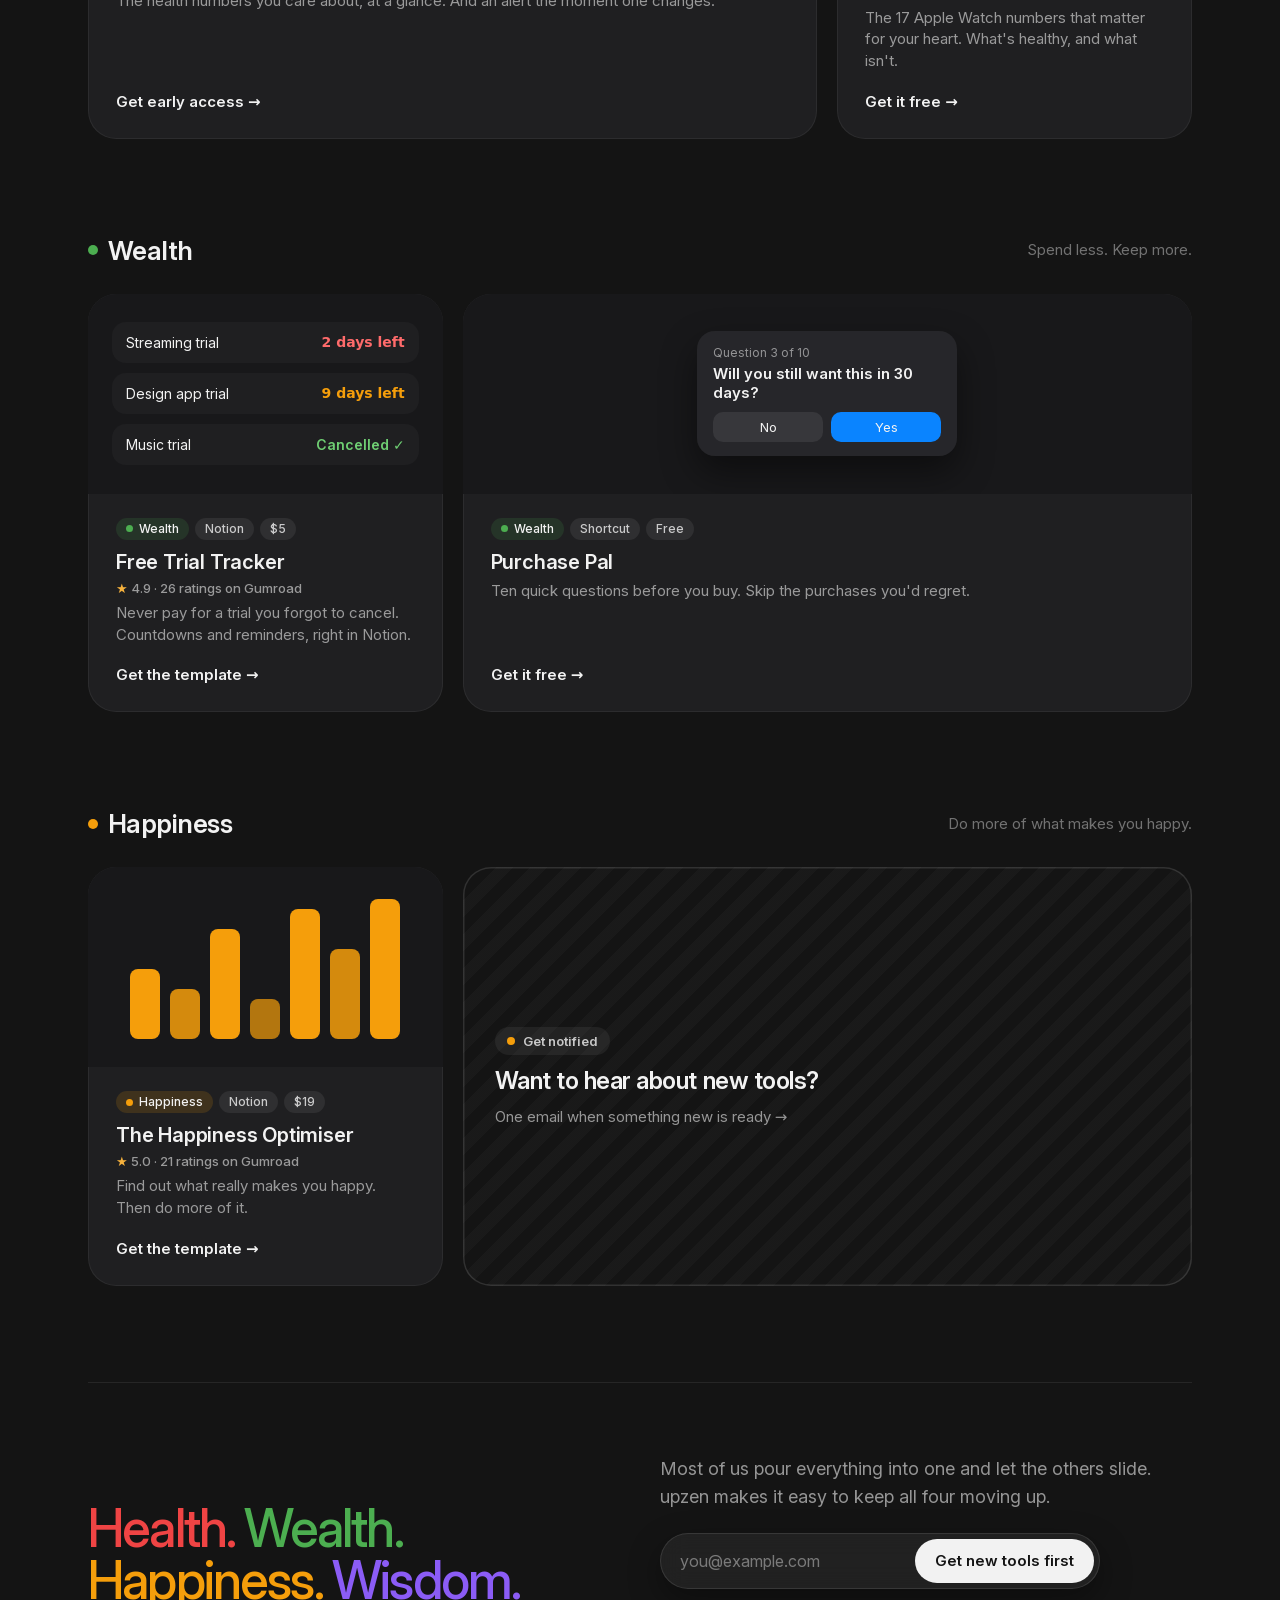
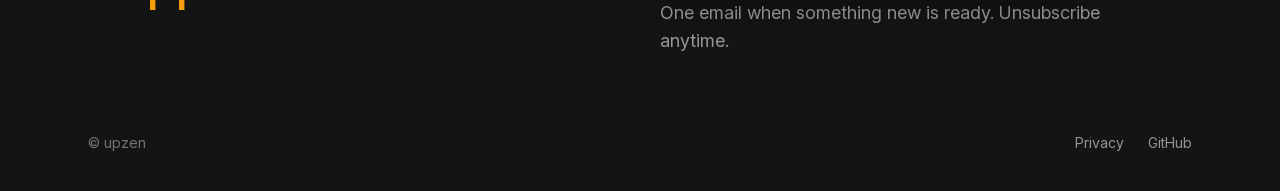
==== commit cc2a75ab: "Rework the test site for conversion: per-page Kit forms, Charts beta, FAQ Visitors had no reason to " ====
--- a/index.html
+++ b/index.html
@@ -5,7 +5,7 @@
   <meta charset="UTF-8" />
   <meta name="viewport" content="width=device-width, initial-scale=1.0, minimum-scale=1.0, maximum-scale=5.0" />
   <title>upzen — tools for better living</title>
-  <meta name="description" content="Health, wealth, happiness, wisdom. upzen builds small, private tools to help you make steady gains in all four." />
+  <meta name="description" content="Simple tools that help you get healthier, spend smarter and feel happier. Each one takes minutes to set up." />
 
   <!-- Favicon -->
   <link rel="icon" type="image/svg+xml" href="/assets/favicon.svg" />
@@ -25,7 +25,7 @@
   <meta property="og:type"        content="website" />
   <meta property="og:url"         content="https://upzen.co/" />
   <meta property="og:title"       content="upzen — tools for better living" />
-  <meta property="og:description" content="Health, wealth, happiness, wisdom. upzen builds small, private tools to help you make steady gains in all four." />
+  <meta property="og:description" content="Simple tools that help you get healthier, spend smarter and feel happier. Each one takes minutes to set up." />
   <meta property="og:image"       content="https://upzen.co/assets/og-image.png" />
   <meta property="og:image:width"  content="1200" />
   <meta property="og:image:height" content="630" />
@@ -34,7 +34,7 @@
   <!-- Twitter / X -->
   <meta name="twitter:card"        content="summary_large_image" />
   <meta name="twitter:title"       content="upzen — tools for better living" />
-  <meta name="twitter:description" content="Health, wealth, happiness, wisdom. upzen builds small, private tools to help you make steady gains in all four." />
+  <meta name="twitter:description" content="Simple tools that help you get healthier, spend smarter and feel happier. Each one takes minutes to set up." />
   <meta name="twitter:image"       content="https://upzen.co/assets/og-image.png" />
 
   <link rel="preload" href="/assets/fonts/inter-roman-latin.woff2" as="font" type="font/woff2" crossorigin />
@@ -51,24 +51,23 @@
       <span>upzen</span>
     </a>
     <div class="nav-links">
-      <a href="/charts/">Charts</a>
-      <a href="https://upzen.co/up-bank-wealth-chart/" class="hide-sm">Wealth</a>
-      <a href="#tools" class="hide-sm">Tools</a>
-      <a href="#join" class="nav-cta">Join waitlist</a>
+      <a href="#tools">Tools</a>
+      <a href="/charts/" class="nav-cta">Charts <span class="nav-soon">Soon</span></a>
     </div>
   </nav>
 
   <div class="home-hero-main">
-    <a href="/charts/" class="pill"><span class="pill-badge">Coming soon</span><span>Upzen Charts →</span></a>
+    <a href="/charts/" class="pill"><span class="pill-badge">Beta soon</span><span>Charts for iPhone →</span></a>
     <h1 class="h1">A better life is<br><span class="grad grad-home">closer than<br>you think.</span></h1>
-    <p class="lede">Small, private tools for your <a href="#area-health" class="area-link" style="color:#ff6b6b">health</a>, <a href="#area-wealth" class="area-link" style="color:#6fcf73">wealth</a>, <a href="#area-happiness" class="area-link" style="color:#f5b13d">happiness</a> and <a href="#area-wisdom" class="area-link" style="color:#a78bfa">wisdom</a>.</p>
-    <form id="join" class="waitlist" action="https://app.kit.com/forms/9920214/subscriptions" method="post" novalidate>
+    <p class="lede">Simple tools that help you <a href="#area-health" class="area-link" style="color:#ff6b6b">get healthier</a>, <a href="#area-wealth" class="area-link" style="color:#6fcf73">spend smarter</a> and <a href="#area-happiness" class="area-link" style="color:#f5b13d">feel happier</a>. Each one takes minutes to set up.</p>
+    <form id="join" class="waitlist" data-kit-form="home" data-success="You're on the list. 🎉" action="https://app.kit.com/forms/9920214/subscriptions" method="post" novalidate>
       <div class="waitlist-fields">
         <label for="email-hero" class="sr-only">Email address</label>
         <input id="email-hero" class="waitlist-input" type="email" name="email_address" placeholder="you@example.com" required autocomplete="email" />
         <button type="submit" class="waitlist-btn">Get new tools first</button>
       </div>
       <input type="text" name="hp_website" class="waitlist-hp" tabindex="-1" autocomplete="off" aria-hidden="true" />
+      <p class="waitlist-note">One email when something new is ready. Unsubscribe anytime.</p>
       <p class="waitlist-msg" role="status" aria-live="polite"></p>
     </form>
   </div>
@@ -78,16 +77,16 @@
       <img src="/assets/charts/hrv-card.png" width="537" height="462"
            alt="A Charts HRV card: 72.8 ms latest against a 49.5 ms average, with a month of readings going up and down before rising today." />
     </a>
-    <div class="float float-wealth mcard" aria-hidden="true">
-      <div class="mcard-head"><span class="mcard-title"><svg width="15" height="15" viewBox="0 0 24 24" fill="none"><path d="M4 18 L10 11 L14 14 L20 6" stroke="#4cae50" stroke-width="2.6" stroke-linecap="round" stroke-linejoin="round"/></svg>Net Worth</span><span class="mcard-range">1Y ↗</span></div>
-      <div class="mcard-figs"><div><div class="mcard-val num">$84.2k</div><div class="mcard-sub">Up Bank · today</div></div><div class="mcard-avg num" style="color:#4cae50">+12%<small>this year</small></div></div>
-      <svg class="spark" viewBox="0 0 220 60" style="height:60px"><defs><linearGradient id="nwfill" x1="0" y1="0" x2="0" y2="1"><stop offset="0" stop-color="#4cae50" stop-opacity="0.35"/><stop offset="1" stop-color="#4cae50" stop-opacity="0"/></linearGradient></defs><path d="M2,48 C20,46 30,44 44,42 S70,40 84,36 S108,38 122,30 S150,26 164,22 S196,16 218,8 L218,60 L2,60 Z" fill="url(#nwfill)"/><path d="M2,48 C20,46 30,44 44,42 S70,40 84,36 S108,38 122,30 S150,26 164,22 S196,16 218,8" fill="none" stroke="#4cae50" stroke-width="2.2" stroke-linecap="round"/><circle cx="218" cy="8" r="3.4" fill="#4cae50"/></svg>
-    </div>
-    <div class="float float-happy mcard" aria-hidden="true">
+    <a href="https://upzen.gumroad.com/l/freetrialtracker" class="float float-wealth mcard" aria-label="Free Trial Tracker, a Notion template">
+      <div class="mcard-head"><span class="mcard-title"><svg width="15" height="15" viewBox="0 0 24 24" fill="none" aria-hidden="true"><circle cx="12" cy="13" r="8" stroke="#4cae50" stroke-width="2.4"/><path d="M12 9v4l2.5 2M9 2h6" stroke="#4cae50" stroke-width="2.4" stroke-linecap="round"/></svg>Free Trials</span><span class="mcard-range">3 active</span></div>
+      <div class="mcard-figs"><div><div class="mcard-val num">2 days</div><div class="mcard-sub">until the next charge</div></div><div class="mcard-avg num" style="color:#4cae50">$0<small>wasted</small></div></div>
+      <div class="mcard-rows"><span class="mcard-row"><span>Streaming</span><b class="num" style="color:#ff6b6b">2d</b></span><span class="mcard-row"><span>Design app</span><b class="num" style="color:#f5b13d">9d</b></span><span class="mcard-row"><span>Music</span><b style="color:#6fcf73">Cancelled ✓</b></span></div>
+    </a>
+    <a href="https://upzen.gumroad.com/l/the-happiness-optimiser" class="float float-happy mcard" aria-label="The Happiness Optimiser, a Notion template">
       <div class="mcard-head"><span class="mcard-title"><svg width="15" height="15" viewBox="0 0 24 24"><circle cx="12" cy="12" r="9" fill="#f59e0b"/><path d="M8 14c1 1.6 2.4 2.4 4 2.4s3-.8 4-2.4" stroke="#1f1f21" stroke-width="1.8" fill="none" stroke-linecap="round"/></svg>Happiness</span><span class="mcard-range">1W ↗</span></div>
       <div class="mcard-figs"><div><div class="mcard-val num">8.1</div><div class="mcard-sub">score · today</div></div><div class="mcard-avg num">6.9<small>avg</small></div></div>
       <svg class="spark" viewBox="0 0 200 54" style="height:54px"><g fill="#f59e0b"><rect x="4" y="22" width="20" height="32" rx="4"/><rect x="32" y="30" width="20" height="24" rx="4"/><rect x="60" y="18" width="20" height="36" rx="4"/><rect x="88" y="34" width="20" height="20" rx="4"/><rect x="116" y="14" width="20" height="40" rx="4"/><rect x="144" y="10" width="20" height="44" rx="4"/><rect x="172" y="4" width="20" height="50" rx="4"/></g></svg>
-    </div>
+    </a>
     <div class="float float-wisdom mcard" aria-hidden="true">
       <div class="mcard-head"><span class="mcard-title"><svg width="15" height="15" viewBox="0 0 24 24" fill="none"><path d="M4 5h6a2 2 0 0 1 2 2v12a2 2 0 0 0-2-2H4zM20 5h-6a2 2 0 0 0-2 2v12a2 2 0 0 1 2-2h6z" stroke="#8b5cf6" stroke-width="2" stroke-linejoin="round"/></svg>Reading</span><span class="mcard-range">1M →</span></div>
       <div class="mcard-figs"><div><div class="mcard-val num">42</div><div class="mcard-sub">min · today</div></div><div class="mcard-avg num">31<small>avg</small></div></div>
@@ -98,14 +97,7 @@
 
 <main id="tools" class="wrap shelf-section">
   <div class="shelf-head">
-    <h2 class="h2">Everything<br>upzen makes.</h2>
-    <div class="chips" role="group" aria-label="Filter by area">
-      <button type="button" class="chip" data-area="all" aria-pressed="true">All</button>
-      <button type="button" class="chip" data-area="health" aria-pressed="false"><span class="dot" style="background:var(--health)"></span>Health</button>
-      <button type="button" class="chip" data-area="wealth" aria-pressed="false"><span class="dot" style="background:var(--wealth)"></span>Wealth</button>
-      <button type="button" class="chip" data-area="happiness" aria-pressed="false"><span class="dot" style="background:var(--happiness)"></span>Happiness</button>
-      <button type="button" class="chip" data-area="wisdom" aria-pressed="false"><span class="dot" style="background:var(--wisdom)"></span>Wisdom</button>
-    </div>
+    <h2 class="h2">Better,<br>made simple.</h2>
   </div>
 
   <!-- To add a product: add a .pcard to its area and shrink or remove that area's .soon card. -->
@@ -123,10 +115,10 @@
           </div>
         </div>
         <div class="pcard-body">
-          <div class="pcard-meta"><span style="display: inline-flex; align-items: center; gap: 6px; font-size: 12px; font-weight: 500; padding: 5px 10px; border-radius: 99px; line-height: 1; white-space: nowrap; background: rgba(239,68,68,0.14); color: #f2f2f2"><span style="width: 7px; height: 7px; border-radius: 99px; background: #ef4444"></span>Health</span><span style="display: inline-flex; align-items: center; gap: 6px; font-size: 12px; font-weight: 500; padding: 5px 10px; border-radius: 99px; line-height: 1; white-space: nowrap; background: rgba(255,255,255,0.07); color: rgba(255,255,255,0.75)">iOS app</span><span style="display: inline-flex; align-items: center; gap: 6px; font-size: 12px; font-weight: 500; padding: 5px 10px; border-radius: 99px; line-height: 1; white-space: nowrap; background: rgba(255,255,255,0.07); color: rgba(255,255,255,0.75)">Coming soon</span></div>
+          <div class="pcard-meta"><span style="display: inline-flex; align-items: center; gap: 6px; font-size: 12px; font-weight: 500; padding: 5px 10px; border-radius: 99px; line-height: 1; white-space: nowrap; background: rgba(239,68,68,0.14); color: #f2f2f2"><span style="width: 7px; height: 7px; border-radius: 99px; background: #ef4444"></span>Health</span><span style="display: inline-flex; align-items: center; gap: 6px; font-size: 12px; font-weight: 500; padding: 5px 10px; border-radius: 99px; line-height: 1; white-space: nowrap; background: rgba(255,255,255,0.07); color: rgba(255,255,255,0.75)">iOS app</span><span style="display: inline-flex; align-items: center; gap: 6px; font-size: 12px; font-weight: 500; padding: 5px 10px; border-radius: 99px; line-height: 1; white-space: nowrap; background: rgba(255,255,255,0.07); color: rgba(255,255,255,0.75)">Beta soon</span></div>
           <div class="pcard-name" style="font-size:26px">Charts</div>
-          <div class="pcard-desc">Choose the health data you care about, see it at a glance, and get an alert the moment it changes.</div>
-          <div class="pcard-cta">Explore Charts →</div>
+          <div class="pcard-desc">The health numbers you care about, at a glance. And an alert the moment one changes.</div>
+          <div class="pcard-cta">Get early access →</div>
         </div>
       </a>
       <a class="pcard" href="https://upzen.gumroad.com/l/apple-watch-cheatsheet">
@@ -144,7 +136,7 @@
         <div class="pcard-body">
           <div class="pcard-meta"><span style="display: inline-flex; align-items: center; gap: 6px; font-size: 12px; font-weight: 500; padding: 5px 10px; border-radius: 99px; line-height: 1; white-space: nowrap; background: rgba(239,68,68,0.14); color: #f2f2f2"><span style="width: 7px; height: 7px; border-radius: 99px; background: #ef4444"></span>Health</span><span style="display: inline-flex; align-items: center; gap: 6px; font-size: 12px; font-weight: 500; padding: 5px 10px; border-radius: 99px; line-height: 1; white-space: nowrap; background: rgba(255,255,255,0.07); color: rgba(255,255,255,0.75)">PDF</span><span style="display: inline-flex; align-items: center; gap: 6px; font-size: 12px; font-weight: 500; padding: 5px 10px; border-radius: 99px; line-height: 1; white-space: nowrap; background: rgba(255,255,255,0.07); color: rgba(255,255,255,0.75)">Free</span></div>
           <div class="pcard-name">Apple Watch Heart Health Cheatsheet</div>
-          <div class="pcard-desc">17 metrics that reveal your cardiovascular risk, with target ranges and red zones.</div>
+          <div class="pcard-desc">The 17 Apple Watch numbers that matter for your heart. What's healthy, and what isn't.</div>
           <div class="pcard-cta">Get it free →</div>
         </div>
       </a>
@@ -152,20 +144,8 @@
   </section>
 
   <section class="area" id="area-wealth" data-area="wealth" aria-labelledby="h-wealth">
-    <div class="area-head"><h3 id="h-wealth"><span class="dot" style="background:var(--wealth)"></span>Wealth</h3><span>Grow it, keep it, understand it.</span></div>
+    <div class="area-head"><h3 id="h-wealth"><span class="dot" style="background:var(--wealth)"></span>Wealth</h3><span>Spend less. Keep more.</span></div>
     <div class="shelf">
-      <a class="pcard" href="https://upzen.co/up-bank-wealth-chart/">
-        <div class="pcard-art" aria-hidden="true">
-          <svg viewBox="0 0 360 200" preserveAspectRatio="none" style="position:absolute; inset:0; width:100%; height:100%"><defs><linearGradient id="fb-up" x1="0" y1="0" x2="0" y2="1"><stop offset="0" stop-color="#4cae50" stop-opacity="0.35"/><stop offset="1" stop-color="#4cae50" stop-opacity="0"/></linearGradient></defs><path d="M0,170 C40,166 70,160 100,150 S160,146 190,126 S250,110 280,84 S330,60 360,40 L360,200 L0,200 Z" fill="url(#fb-up)"/><path d="M0,170 C40,166 70,160 100,150 S160,146 190,126 S250,110 280,84 S330,60 360,40" fill="none" stroke="#4cae50" stroke-width="3" stroke-linecap="round" vector-effect="non-scaling-stroke"/></svg>
-          <div class="num" style="position:absolute; left:24px; top:22px; font-size:32px; font-weight:700">$84.2k <span style="font-size:15px; color:#4cae50">+12%</span></div>
-        </div>
-        <div class="pcard-body">
-          <div class="pcard-meta"><span style="display: inline-flex; align-items: center; gap: 6px; font-size: 12px; font-weight: 500; padding: 5px 10px; border-radius: 99px; line-height: 1; white-space: nowrap; background: rgba(76,174,80,0.15); color: #f2f2f2"><span style="width: 7px; height: 7px; border-radius: 99px; background: #4cae50"></span>Wealth</span><span style="display: inline-flex; align-items: center; gap: 6px; font-size: 12px; font-weight: 500; padding: 5px 10px; border-radius: 99px; line-height: 1; white-space: nowrap; background: rgba(255,255,255,0.07); color: rgba(255,255,255,0.75)">Tool</span><span style="display: inline-flex; align-items: center; gap: 6px; font-size: 12px; font-weight: 500; padding: 5px 10px; border-radius: 99px; line-height: 1; white-space: nowrap; background: rgba(255,255,255,0.07); color: rgba(255,255,255,0.75)">Free</span></div>
-          <div class="pcard-name">Up Bank Wealth Chart</div>
-          <div class="pcard-desc">One number, tracked over time. See which way your wealth is moving.</div>
-          <div class="pcard-cta">Open chart →</div>
-        </div>
-      </a>
       <a class="pcard" href="https://upzen.gumroad.com/l/freetrialtracker">
         <div class="pcard-art" style="display:flex; flex-direction:column; justify-content:center; gap:10px; padding:0 24px" aria-hidden="true">
           <div style="display:flex; justify-content:space-between; gap:8px; background:var(--card); border-radius:14px; padding:12px 14px; font-size:14px"><span>Streaming trial</span><span class="num" style="color:#ff6b6b; font-weight:700; white-space:nowrap">2 days left</span></div>
@@ -175,11 +155,12 @@
         <div class="pcard-body">
           <div class="pcard-meta"><span style="display: inline-flex; align-items: center; gap: 6px; font-size: 12px; font-weight: 500; padding: 5px 10px; border-radius: 99px; line-height: 1; white-space: nowrap; background: rgba(76,174,80,0.15); color: #f2f2f2"><span style="width: 7px; height: 7px; border-radius: 99px; background: #4cae50"></span>Wealth</span><span style="display: inline-flex; align-items: center; gap: 6px; font-size: 12px; font-weight: 500; padding: 5px 10px; border-radius: 99px; line-height: 1; white-space: nowrap; background: rgba(255,255,255,0.07); color: rgba(255,255,255,0.75)">Notion</span><span style="display: inline-flex; align-items: center; gap: 6px; font-size: 12px; font-weight: 500; padding: 5px 10px; border-radius: 99px; line-height: 1; white-space: nowrap; background: rgba(255,255,255,0.07); color: rgba(255,255,255,0.75)">$5</span></div>
           <div class="pcard-name">Free Trial Tracker</div>
-          <div class="pcard-desc">Countdowns, calendar view and cancellation reminders, all in Notion.</div>
+          <div class="pcard-proof"><span aria-hidden="true">★</span> 4.9 · 26 ratings on Gumroad</div>
+          <div class="pcard-desc">Never pay for a trial you forgot to cancel. Countdowns and reminders, right in Notion.</div>
           <div class="pcard-cta">Get the template →</div>
         </div>
       </a>
-      <a class="pcard" href="https://upzen.gumroad.com/l/purchase-pal">
+      <a class="pcard span-2" href="https://upzen.gumroad.com/l/purchase-pal">
         <div class="pcard-art" style="display:flex; align-items:center; justify-content:center; padding:0 24px" aria-hidden="true">
           <div style="background:rgba(40,40,44,0.9); border-radius:18px; padding:14px 16px; width:100%; max-width:260px; box-shadow:0 16px 36px rgba(0,0,0,0.45)">
             <div style="font-size:12px; color:rgba(255,255,255,0.5)">Question 3 of 10</div>
@@ -190,7 +171,7 @@
         <div class="pcard-body">
           <div class="pcard-meta"><span style="display: inline-flex; align-items: center; gap: 6px; font-size: 12px; font-weight: 500; padding: 5px 10px; border-radius: 99px; line-height: 1; white-space: nowrap; background: rgba(76,174,80,0.15); color: #f2f2f2"><span style="width: 7px; height: 7px; border-radius: 99px; background: #4cae50"></span>Wealth</span><span style="display: inline-flex; align-items: center; gap: 6px; font-size: 12px; font-weight: 500; padding: 5px 10px; border-radius: 99px; line-height: 1; white-space: nowrap; background: rgba(255,255,255,0.07); color: rgba(255,255,255,0.75)">Shortcut</span><span style="display: inline-flex; align-items: center; gap: 6px; font-size: 12px; font-weight: 500; padding: 5px 10px; border-radius: 99px; line-height: 1; white-space: nowrap; background: rgba(255,255,255,0.07); color: rgba(255,255,255,0.75)">Free</span></div>
           <div class="pcard-name">Purchase Pal</div>
-          <div class="pcard-desc">10 smart questions before any purchase. Cuts impulse buys before they happen.</div>
+          <div class="pcard-desc">Ten quick questions before you buy. Skip the purchases you'd regret.</div>
           <div class="pcard-cta">Get it free →</div>
         </div>
       </a>
@@ -198,7 +179,7 @@
   </section>
 
   <section class="area" id="area-happiness" data-area="happiness" aria-labelledby="h-happiness">
-    <div class="area-head"><h3 id="h-happiness"><span class="dot" style="background:var(--happiness)"></span>Happiness</h3><span>More of what matters, less of what doesn't.</span></div>
+    <div class="area-head"><h3 id="h-happiness"><span class="dot" style="background:var(--happiness)"></span>Happiness</h3><span>Do more of what makes you happy.</span></div>
     <div class="shelf">
       <a class="pcard" href="https://upzen.gumroad.com/l/the-happiness-optimiser">
         <div class="pcard-art" style="display:flex; align-items:flex-end; justify-content:center; gap:10px; padding:0 24px 28px" aria-hidden="true">
@@ -207,11 +188,12 @@
         <div class="pcard-body">
           <div class="pcard-meta"><span style="display: inline-flex; align-items: center; gap: 6px; font-size: 12px; font-weight: 500; padding: 5px 10px; border-radius: 99px; line-height: 1; white-space: nowrap; background: rgba(245,158,11,0.15); color: #f2f2f2"><span style="width: 7px; height: 7px; border-radius: 99px; background: #f59e0b"></span>Happiness</span><span style="display: inline-flex; align-items: center; gap: 6px; font-size: 12px; font-weight: 500; padding: 5px 10px; border-radius: 99px; line-height: 1; white-space: nowrap; background: rgba(255,255,255,0.07); color: rgba(255,255,255,0.75)">Notion</span><span style="display: inline-flex; align-items: center; gap: 6px; font-size: 12px; font-weight: 500; padding: 5px 10px; border-radius: 99px; line-height: 1; white-space: nowrap; background: rgba(255,255,255,0.07); color: rgba(255,255,255,0.75)">$19</span></div>
           <div class="pcard-name">The Happiness Optimiser</div>
-          <div class="pcard-desc">Tracks which activities actually make you happy. Scores, memories and a scheduler.</div>
+          <div class="pcard-proof"><span aria-hidden="true">★</span> 5.0 · 21 ratings on Gumroad</div>
+          <div class="pcard-desc">Find out what really makes you happy. Then do more of it.</div>
           <div class="pcard-cta">Get the template →</div>
         </div>
       </a>
-      <a class="soon" href="#join">
+      <a class="soon" href="#subscribe">
         <span class="soon-badge"><span class="dot" style="background:var(--happiness)"></span>Get notified</span>
         <span class="soon-title">Want to hear about new tools?</span>
         <span class="soon-sub">One email when something new is ready →</span>
@@ -219,20 +201,21 @@
     </div>
   </section>
 
-  <section class="area" id="area-wisdom" data-area="wisdom" aria-labelledby="h-wisdom">
-    <div class="area-head"><h3 id="h-wisdom"><span class="dot" style="background:var(--wisdom)"></span>Wisdom</h3><span>Keep learning, keep growing.</span></div>
-    <div class="shelf">
-      <a class="soon soon-full" href="#join">
-        <span class="soon-badge"><span class="dot" style="background:var(--wisdom)"></span>Get notified</span>
-        <span class="soon-title">Want to hear about new tools?</span>
-        <span class="soon-sub">One email when something new is ready →</span>
-      </a>
-    </div>
-  </section>
-
-  <section class="about">
+  <section id="subscribe" class="about">
     <h2 class="h2" style="font-size:clamp(36px, 4.6vw, 52px); line-height:1"><span style="color:var(--health)">Health.</span> <span style="color:var(--wealth)">Wealth.</span><br><span style="color:var(--happiness)">Happiness.</span> <span style="color:var(--wisdom)">Wisdom.</span></h2>
-    <p>Most people work hard on one thing and let the others drift. upzen makes it easy to make steady gains in all four.</p>
+    <div class="about-copy">
+      <p>Most of us pour everything into one and let the others slide. upzen makes it easy to keep all four moving up.</p>
+      <form class="waitlist" data-kit-form="home" data-success="You're on the list. 🎉" action="https://app.kit.com/forms/9920214/subscriptions" method="post" novalidate>
+        <div class="waitlist-fields">
+          <label for="email-end" class="sr-only">Email address</label>
+          <input id="email-end" class="waitlist-input" type="email" name="email_address" placeholder="you@example.com" required autocomplete="email" />
+          <button type="submit" class="waitlist-btn">Get new tools first</button>
+        </div>
+        <input type="text" name="hp_website" class="waitlist-hp" tabindex="-1" autocomplete="off" aria-hidden="true" />
+        <p class="waitlist-note">One email when something new is ready. Unsubscribe anytime.</p>
+        <p class="waitlist-msg" role="status" aria-live="polite"></p>
+      </form>
+    </div>
   </section>
 
   <footer class="footer">
--- a/assets/v2.css
+++ b/assets/v2.css
@@ -17,7 +17,8 @@
   --gutter: clamp(16px, 4vw, 28px);
   color-scheme: dark;
 }
-html { -webkit-text-size-adjust: 100%; }
+html { -webkit-text-size-adjust: 100%; scroll-padding-top: 84px; }
+@media (prefers-reduced-motion: no-preference) { html { scroll-behavior: smooth; } }
 body {
   margin: 0; background: var(--bg); color: var(--ink);
   font-family: 'Inter', system-ui, -apple-system, sans-serif;
@@ -31,8 +32,12 @@
 .wrap { max-width: 1160px; margin: 0 auto; padding: 0 var(--gutter); }
 
 /* ── Nav ── */
-.nav { position: relative; z-index: 5; display: flex; align-items: center; justify-content: space-between;
-  gap: 16px; padding: 18px var(--gutter); }
+/* Fixed so the one call to action stays in reach down long pages; it frosts over once the page scrolls (v2.js adds .stuck).
+   Heroes reserve its 70px with padding-top, so the hero layout below is measured as if the nav were still in flow. */
+.nav { position: fixed; top: 0; left: 0; right: 0; z-index: 50; display: flex; align-items: center; justify-content: space-between;
+  gap: 16px; padding: 18px var(--gutter); transition: background-color .25s ease, box-shadow .25s ease; }
+.nav.stuck { background: rgba(16,16,17,0.72); backdrop-filter: blur(20px) saturate(1.5); -webkit-backdrop-filter: blur(20px) saturate(1.5);
+  box-shadow: 0 1px 0 var(--line); }
 .nav-logo { display: flex; align-items: center; gap: 10px; text-decoration: none; font-weight: 600; font-size: 15px;
   letter-spacing: -0.02em; }
 .nav-logo svg { width: 34px; height: 34px; display: block; }
@@ -41,7 +46,9 @@
 .nav-links { display: flex; align-items: center; gap: 24px; font-size: 14px; }
 .nav-links a { color: rgba(255,255,255,0.6); text-decoration: none; }
 .nav-links a:hover { color: var(--ink); }
-.nav-links .nav-cta { color: var(--ink); padding: 9px 16px; border-radius: 999px; background: rgba(255,255,255,0.08); font-weight: 500; }
+.nav-links .nav-cta { color: var(--ink); padding: 9px 16px; border-radius: 999px; background: rgba(255,255,255,0.08); font-weight: 500;
+  display: inline-flex; align-items: center; gap: 8px; }
+.nav-soon { background: var(--green); color: #fff; font-size: 11px; font-weight: 600; padding: 3px 7px; border-radius: 99px; line-height: 1; }
 @media (max-width: 640px) { .nav-links .hide-sm { display: none; } .nav-links { gap: 16px; } }
 
 /* ── Headlines ── */
@@ -70,6 +77,7 @@
 .waitlist-btn { flex: none; border: 0; font: inherit; font-weight: 600; font-size: 15px; background: var(--ink); color: #141414;
   padding: 12px 20px; border-radius: 999px; cursor: pointer; min-height: 44px; }
 .waitlist-btn:disabled { opacity: 0.6; cursor: default; }
+.waitlist-note { margin: 0; font-size: 13px; color: var(--ink-3); }
 .waitlist-msg { min-height: 0; font-size: 14px; color: var(--ink-2); margin: 0; }
 .waitlist-msg:empty { display: none; }
 .waitlist-msg.success { color: #8fd492; }
@@ -88,19 +96,25 @@
 .mcard-avg { text-align: right; font-size: 20px; color: #a1a1a6; font-weight: 600; }
 .mcard-avg small { display: block; font-size: 12px; color: #6e6e73; font-weight: 400; }
 .mcard svg.spark { width: 100%; display: block; margin-top: 8px; }
+.mcard-rows { display: flex; flex-direction: column; gap: 5px; margin-top: 10px; }
+.mcard-row { display: flex; justify-content: space-between; gap: 8px; font-size: 13px; padding: 6px 10px; border-radius: 10px;
+  background: rgba(255,255,255,0.05); color: #d1d1d6; }
+.mcard-row b { font-weight: 700; white-space: nowrap; }
 /* The screenshot's own rounded card sits on black; clip to its corner (~8% of width) so no black shows at any size. */
 .shot-card { align-self: start; border-radius: 8.4% / 9.8%; overflow: hidden; background: #1c1c1e; box-shadow: 0 30px 60px rgba(0,0,0,0.45), 0 0 0 1px rgba(255,255,255,0.06); }
 .shot-card img { display: block; width: 100%; height: auto; }
 
 /* ── Home hero ── */
-.home-hero { position: relative; min-height: min(900px, 100svh); display: flex; flex-direction: column; overflow: hidden;
+.home-hero { position: relative; padding-top: 70px; min-height: min(900px, 100svh); display: flex; flex-direction: column; overflow: hidden;
   background: radial-gradient(ellipse 60% 50% at 50% 46%, rgba(76,174,80,0.10), rgba(20,20,20,0) 70%), var(--bg); }
 .home-hero-main { flex: 1; display: flex; flex-direction: column; align-items: center; justify-content: center; text-align: center;
   padding: 40px var(--gutter) 80px; gap: 26px; position: relative; z-index: 2; }
 .home-hero-main .lede { max-width: 640px; }
 /* The cards keep their exact desktop design at every size: they just scale (--s) and, below desktop,
    move to the four corners so they still frame the headline instead of dropping into a row. */
-.home-floats .float { position: absolute; z-index: 1; --s: 1; transform: rotate(var(--r)) scale(var(--s)); }
+.home-floats .float { position: absolute; z-index: 1; --s: 1; --lift: 0px; transform: translateY(var(--lift)) rotate(var(--r)) scale(var(--s)); }
+.home-floats a.float { text-decoration: none; transition: transform .25s ease; }
+.home-floats a.float:hover { --lift: -6px; }
 .float-hrv { left: 6%; top: 150px; width: 252px; --r: -7deg; transform-origin: top left; }
 .float-wealth { right: 6%; top: 128px; width: 268px; --r: 6deg; transform-origin: top right; }
 .float-happy { left: 10%; bottom: 70px; width: 236px; --r: 5deg; transform-origin: bottom left; }
@@ -137,10 +151,6 @@
 /* ── Product shelf ── */
 .shelf-section { padding-top: 120px; }
 .shelf-head { display: flex; justify-content: space-between; align-items: flex-end; gap: 24px; flex-wrap: wrap; margin-bottom: 40px; }
-.chips { display: flex; gap: 8px; flex-wrap: wrap; }
-.chip { border: 0; cursor: pointer; font: inherit; font-size: 14px; font-weight: 500; padding: 10px 16px; min-height: 44px; border-radius: 99px;
-  display: flex; align-items: center; gap: 8px; background: rgba(255,255,255,0.07); color: var(--ink); }
-.chip[aria-pressed="true"] { background: var(--ink); color: #141414; font-weight: 600; }
 .dot { width: 8px; height: 8px; border-radius: 99px; flex: none; }
 .area { display: flex; flex-direction: column; gap: 28px; margin-bottom: 96px; }
 @media (max-width: 560px) { .area { margin-bottom: 64px; gap: 22px; } }
@@ -158,6 +168,8 @@
 .pcard-meta { display: flex; gap: 6px; align-items: center; flex-wrap: wrap; }
 .soon.soon-full { grid-column: 1 / -1; }
 .pcard-name { font-size: 20px; font-weight: 600; letter-spacing: -0.01em; margin-top: 4px; }
+.pcard-proof { font-size: 13px; font-weight: 500; color: var(--ink-2); }
+.pcard-proof span { color: #f5b13d; }
 .pcard-desc { font-size: 15px; color: var(--ink-2); line-height: 1.45; }
 .pcard-cta { margin-top: auto; padding-top: 14px; font-size: 15px; font-weight: 600; }
 .span-2 { grid-column: span 2; }
@@ -193,6 +205,7 @@
 /* ── About strip + footer ── */
 .about { display: grid; grid-template-columns: repeat(2, minmax(0, 1fr)); gap: 40px; align-items: center; padding: 72px 0 24px;
   border-top: 1px solid var(--line); margin-top: 32px; }
+.about-copy { display: flex; flex-direction: column; align-items: flex-start; gap: 22px; min-width: 0; }
 .about p { margin: 0; font-size: 18px; line-height: 1.55; color: var(--ink-2); }
 @media (max-width: 800px) { .about { grid-template-columns: minmax(0, 1fr); gap: 20px; padding-top: 56px; } }
 .footer { display: flex; justify-content: space-between; align-items: center; gap: 16px; flex-wrap: wrap; padding: 56px 0 40px; font-size: 14px; color: var(--ink-3); }
@@ -201,7 +214,7 @@
 .footer a:hover { color: var(--ink); }
 
 /* ── Charts hero ── */
-.charts-hero { position: relative; min-height: min(900px, 100svh); display: flex; flex-direction: column; overflow: hidden; background: var(--bg-deep); }
+.charts-hero { position: relative; padding-top: 70px; min-height: min(900px, 100svh); display: flex; flex-direction: column; overflow: hidden; background: var(--bg-deep); }
 .charts-hero-main { position: relative; z-index: 2; display: flex; flex-direction: column; align-items: flex-start; gap: 24px;
   padding: 64px var(--gutter) 0 max(var(--gutter), 6%); }
 .charts-hero-main .h1 { font-size: clamp(44px, 6.4vw, 80px); line-height: 0.94; letter-spacing: -0.04em; text-wrap: initial; }
@@ -288,3 +301,59 @@
 .closing .big { margin: 0; font-size: clamp(44px, 8vw, 96px); font-weight: 500; line-height: 0.92; letter-spacing: -0.045em; text-wrap: balance; }
 .closing .waitlist { align-items: center; }
 @media (max-width: 560px) { .closing { padding-top: 96px; } }
+
+/* ── Motion (Charts) ──
+   On load the HRV line draws left to right, then the spike lands and the alert drops in: the product's promise in three seconds.
+   Below the fold, [data-reveal] blocks rise in as they scroll into view (v2.js adds .anim to <html>, then .in per block),
+   so with no JS or reduced motion everything simply shows. */
+@media (prefers-reduced-motion: no-preference) {
+  .charts-hero-main > * { animation: rise .8s cubic-bezier(.2,.7,.2,1) both; }
+  .charts-hero-main > :nth-child(2) { animation-delay: .12s; }
+  .charts-hero-main > :nth-child(3) { animation-delay: .24s; }
+  /* Stops at 94%: the line ends at x=1340 of 1440, so the reveal finishes as it reaches the spike. */
+  .hero-graph svg.line-data { animation: draw 2.4s cubic-bezier(.55,0,.25,1) .3s both; }
+  .hero-graph .avg, .hero-graph .dates { animation: fade .8s ease .3s both; }
+  .hero-graph .spike { animation: pop .55s cubic-bezier(.3,1.7,.5,1) 2.55s both; }
+  .hero-graph .spike::after { content: ""; position: absolute; inset: 0; border-radius: inherit; animation: ring 2.4s ease-out 3.1s infinite; }
+  .hero-graph .hero-alert { animation: drop .7s cubic-bezier(.2,1.25,.4,1) 2.85s both; }
+
+  .anim [data-reveal] { opacity: 0; transform: translateY(22px);
+    transition: opacity .8s ease, transform .8s cubic-bezier(.2,.7,.2,1); transition-delay: calc(var(--i, 0) * 110ms); }
+  .anim [data-reveal].in { opacity: 1; transform: none; }
+  /* The phone's alert lands after the phone settles, like the real banner. */
+  .anim .phone .banner { opacity: 0; transform: translateY(-45%) scale(.92);
+    transition: opacity .5s ease .7s, transform .75s cubic-bezier(.2,1.25,.4,1) .7s; }
+  .anim .phone.in .banner { opacity: 1; transform: none; }
+}
+@keyframes rise { from { opacity: 0; transform: translateY(18px); } to { opacity: 1; transform: none; } }
+@keyframes fade { from { opacity: 0; } to { opacity: 1; } }
+@keyframes draw { from { clip-path: inset(0 100% 0 0); } to { clip-path: inset(0 6% 0 0); } }
+@keyframes pop { from { opacity: 0; transform: scale(.2); } to { opacity: 1; transform: none; } }
+@keyframes ring { from { box-shadow: 0 0 0 0 rgba(52,199,89,0.55); } to { box-shadow: 0 0 0 26px rgba(52,199,89,0); } }
+@keyframes drop { from { opacity: 0; transform: translateY(-28px) scale(.95); } to { opacity: 1; transform: none; } }
+
+/* ── Charts FAQ: one grouped inset list, like Settings; each row opens in place. ── */
+.faq { padding: 140px 0 0; display: flex; flex-direction: column; gap: 32px; max-width: 760px; margin: 0 auto; }
+.faq-list { background: var(--card); border-radius: 12px; overflow: hidden; }
+.faq details + details { border-top: 1px solid var(--line); margin-left: 20px; }
+.faq details + details summary { padding-left: 0; }
+.faq details + details p { padding-left: 0; }
+.faq summary { list-style: none; cursor: pointer; display: flex; justify-content: space-between; align-items: center; gap: 16px;
+  padding: 18px 20px; font-size: 17px; font-weight: 600; min-height: 44px; }
+.faq summary::-webkit-details-marker { display: none; }
+.faq summary::after { content: ""; flex: none; width: 8px; height: 8px; border-right: 2px solid var(--ink-3); border-bottom: 2px solid var(--ink-3);
+  transform: rotate(45deg) translateY(-2px); transition: transform .2s ease; }
+.faq details[open] summary::after { transform: rotate(-135deg) translateY(-2px); }
+.faq summary:focus-visible { outline: 2px solid var(--green); outline-offset: -2px; border-radius: 12px; }
+.faq details p { margin: 0; padding: 0 20px 18px; font-size: 15px; line-height: 1.5; color: var(--ink-2); max-width: 60ch; }
+@media (max-width: 560px) { .faq { padding-top: 96px; } }
+
+/* ── Privacy (shared nav + footer; a single reading column) ── */
+.page-privacy .policy { max-width: 680px; margin: 0 auto; padding: 140px 0 40px; }
+.policy h1 { margin: 0; font-size: clamp(36px, 5.2vw, 56px); font-weight: 500; line-height: 1; letter-spacing: -0.035em; text-wrap: balance; }
+.policy .updated { margin: 16px 0 40px; font-size: 14px; color: var(--ink-3); }
+.policy h2 { margin: 40px 0 12px; font-size: 22px; font-weight: 600; letter-spacing: -0.02em; }
+.policy p { margin: 0 0 16px; font-size: 17px; line-height: 1.6; color: var(--ink-2); }
+.policy strong { color: var(--ink); font-weight: 600; }
+.policy a { color: var(--ink); text-underline-offset: .2em; }
+@media (max-width: 560px) { .page-privacy .policy { padding-top: 110px; } }
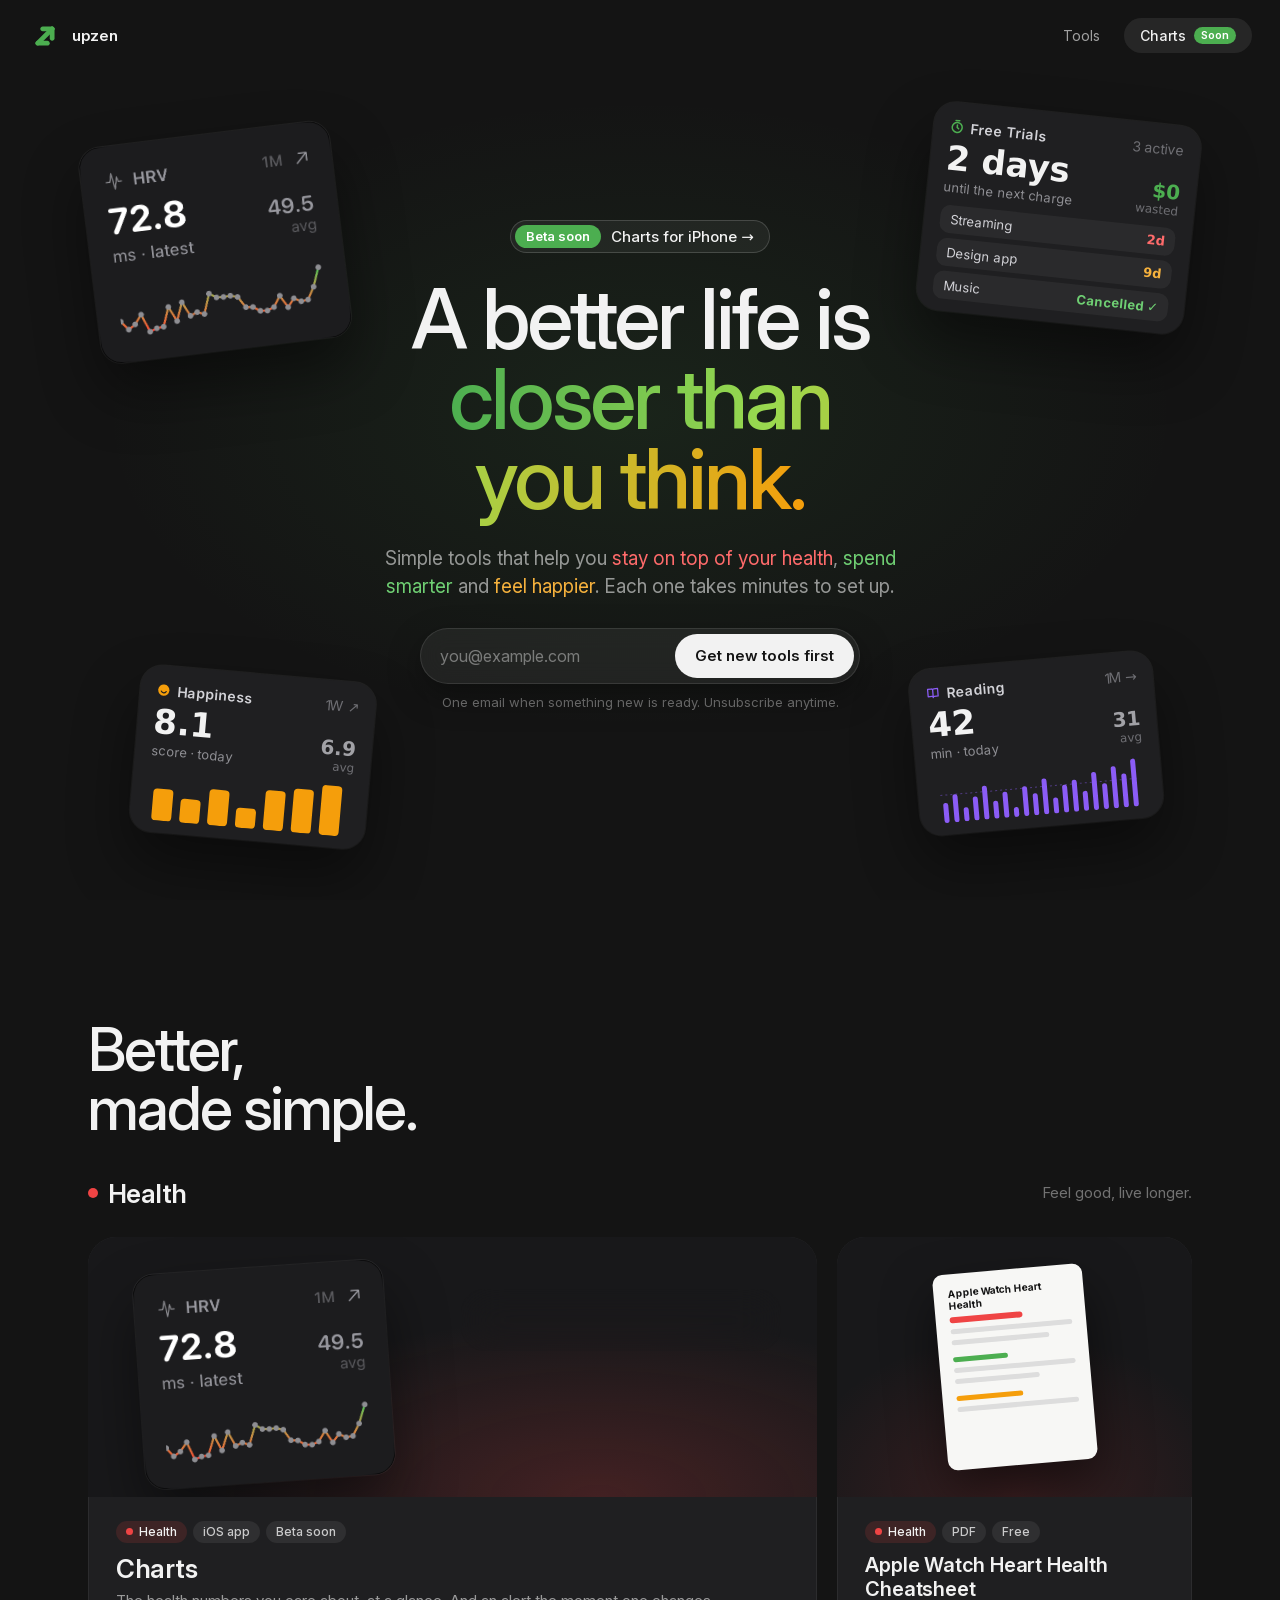
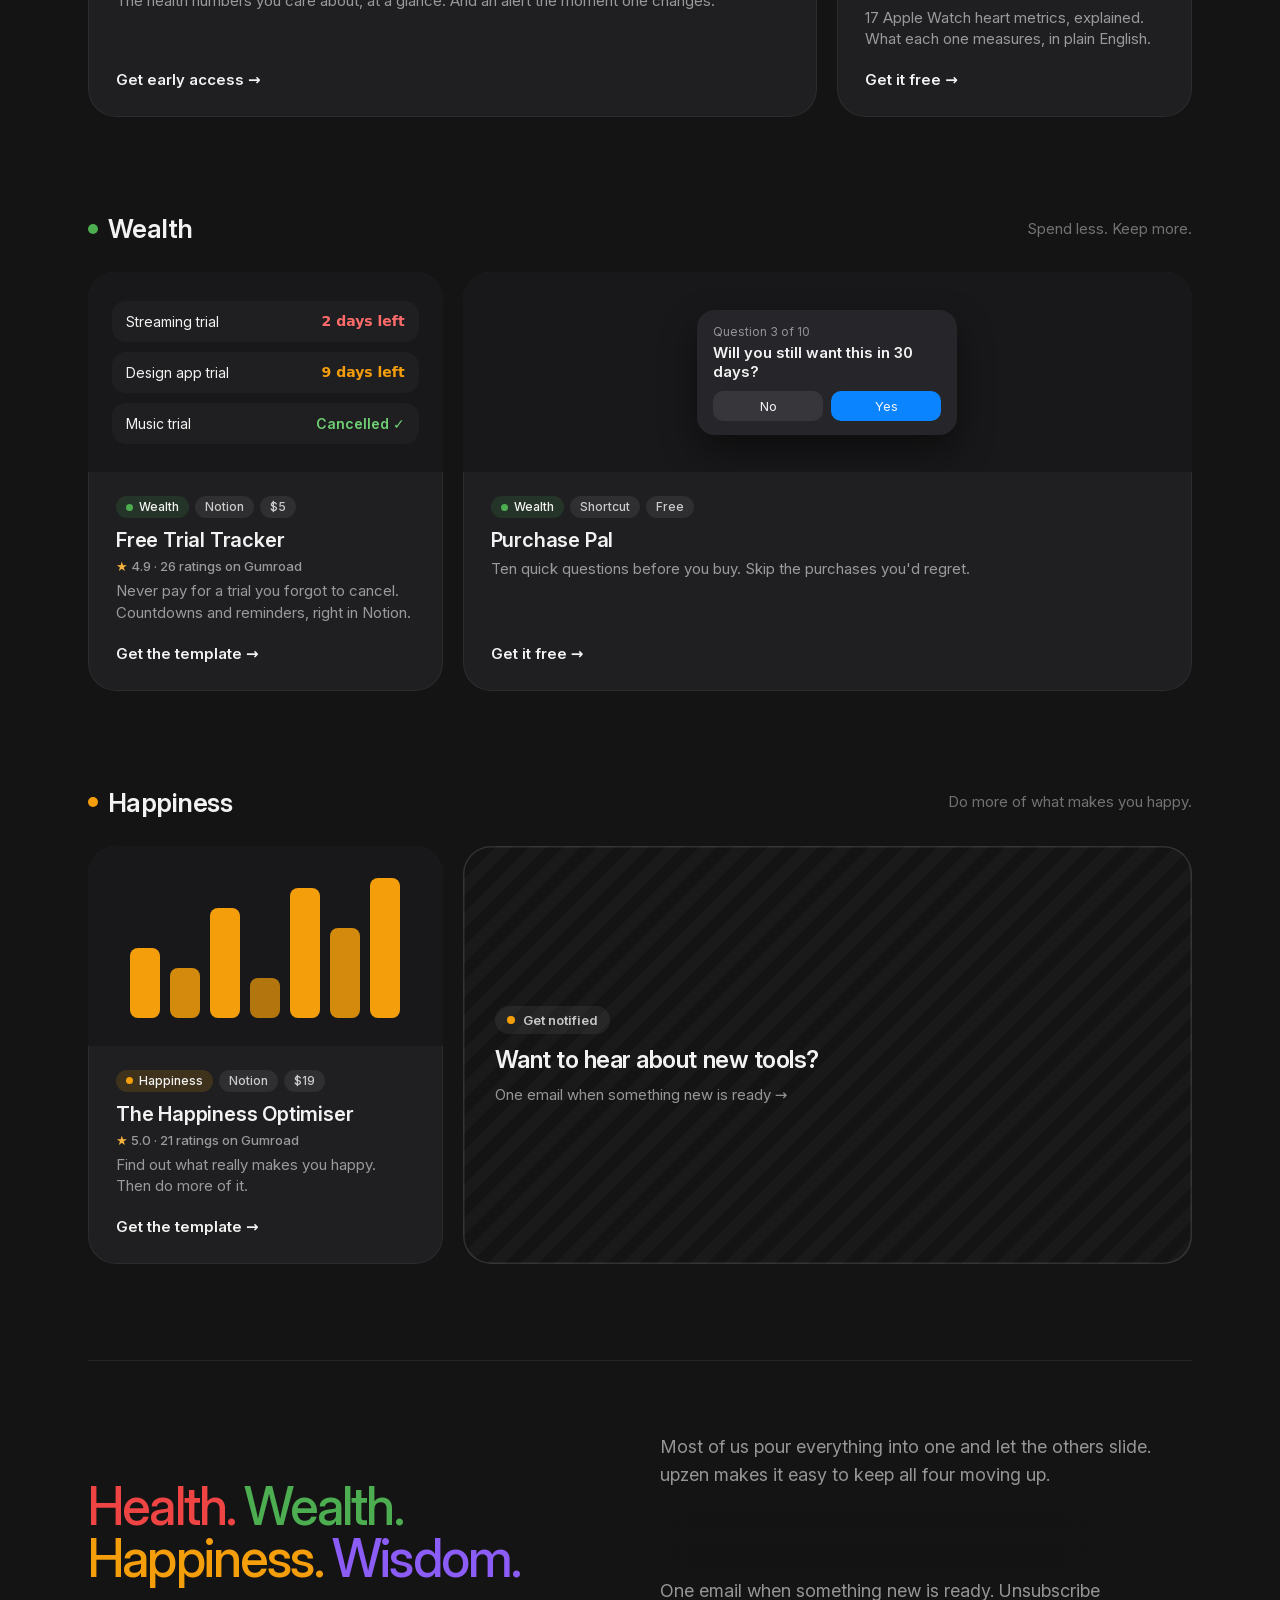
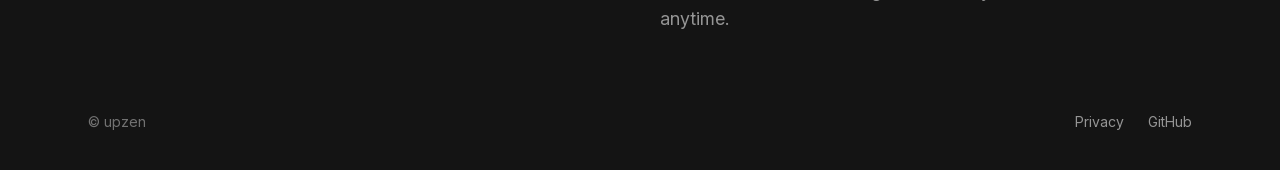
==== commit fa813c04: "Tighten Charts and homepage copy; keep health wording informational Shorter, one-idea-per-line copy " ====
--- a/index.html
+++ b/index.html
@@ -5,7 +5,7 @@
   <meta charset="UTF-8" />
   <meta name="viewport" content="width=device-width, initial-scale=1.0, minimum-scale=1.0, maximum-scale=5.0" />
   <title>upzen — tools for better living</title>
-  <meta name="description" content="Simple tools that help you get healthier, spend smarter and feel happier. Each one takes minutes to set up." />
+  <meta name="description" content="Simple tools that help you stay on top of your health, spend smarter and feel happier. Each one takes minutes to set up." />
 
   <!-- Favicon -->
   <link rel="icon" type="image/svg+xml" href="/assets/favicon.svg" />
@@ -25,7 +25,7 @@
   <meta property="og:type"        content="website" />
   <meta property="og:url"         content="https://upzen.co/" />
   <meta property="og:title"       content="upzen — tools for better living" />
-  <meta property="og:description" content="Simple tools that help you get healthier, spend smarter and feel happier. Each one takes minutes to set up." />
+  <meta property="og:description" content="Simple tools that help you stay on top of your health, spend smarter and feel happier. Each one takes minutes to set up." />
   <meta property="og:image"       content="https://upzen.co/assets/og-image.png" />
   <meta property="og:image:width"  content="1200" />
   <meta property="og:image:height" content="630" />
@@ -34,7 +34,7 @@
   <!-- Twitter / X -->
   <meta name="twitter:card"        content="summary_large_image" />
   <meta name="twitter:title"       content="upzen — tools for better living" />
-  <meta name="twitter:description" content="Simple tools that help you get healthier, spend smarter and feel happier. Each one takes minutes to set up." />
+  <meta name="twitter:description" content="Simple tools that help you stay on top of your health, spend smarter and feel happier. Each one takes minutes to set up." />
   <meta name="twitter:image"       content="https://upzen.co/assets/og-image.png" />
 
   <link rel="preload" href="/assets/fonts/inter-roman-latin.woff2" as="font" type="font/woff2" crossorigin />
@@ -59,7 +59,7 @@
   <div class="home-hero-main">
     <a href="/charts/" class="pill"><span class="pill-badge">Beta soon</span><span>Charts for iPhone →</span></a>
     <h1 class="h1">A better life is<br><span class="grad grad-home">closer than<br>you think.</span></h1>
-    <p class="lede">Simple tools that help you <a href="#area-health" class="area-link" style="color:#ff6b6b">get healthier</a>, <a href="#area-wealth" class="area-link" style="color:#6fcf73">spend smarter</a> and <a href="#area-happiness" class="area-link" style="color:#f5b13d">feel happier</a>. Each one takes minutes to set up.</p>
+    <p class="lede">Simple tools that help you <a href="#area-health" class="area-link" style="color:#ff6b6b">stay on top of your health</a>, <a href="#area-wealth" class="area-link" style="color:#6fcf73">spend smarter</a> and <a href="#area-happiness" class="area-link" style="color:#f5b13d">feel happier</a>. Each one takes minutes to set up.</p>
     <form id="join" class="waitlist" data-kit-form="home" data-success="You're on the list. 🎉" action="https://app.kit.com/forms/9920214/subscriptions" method="post" novalidate>
       <div class="waitlist-fields">
         <label for="email-hero" class="sr-only">Email address</label>
@@ -136,7 +136,7 @@
         <div class="pcard-body">
           <div class="pcard-meta"><span style="display: inline-flex; align-items: center; gap: 6px; font-size: 12px; font-weight: 500; padding: 5px 10px; border-radius: 99px; line-height: 1; white-space: nowrap; background: rgba(239,68,68,0.14); color: #f2f2f2"><span style="width: 7px; height: 7px; border-radius: 99px; background: #ef4444"></span>Health</span><span style="display: inline-flex; align-items: center; gap: 6px; font-size: 12px; font-weight: 500; padding: 5px 10px; border-radius: 99px; line-height: 1; white-space: nowrap; background: rgba(255,255,255,0.07); color: rgba(255,255,255,0.75)">PDF</span><span style="display: inline-flex; align-items: center; gap: 6px; font-size: 12px; font-weight: 500; padding: 5px 10px; border-radius: 99px; line-height: 1; white-space: nowrap; background: rgba(255,255,255,0.07); color: rgba(255,255,255,0.75)">Free</span></div>
           <div class="pcard-name">Apple Watch Heart Health Cheatsheet</div>
-          <div class="pcard-desc">The 17 Apple Watch numbers that matter for your heart. What's healthy, and what isn't.</div>
+          <div class="pcard-desc">17 Apple Watch heart metrics, explained. What each one measures, in plain English.</div>
           <div class="pcard-cta">Get it free →</div>
         </div>
       </a>
--- a/assets/v2.css
+++ b/assets/v2.css
@@ -212,6 +212,7 @@
 .footer nav { display: flex; gap: 24px; }
 .footer a { color: var(--ink-2); text-decoration: none; }
 .footer a:hover { color: var(--ink); }
+.footer-note { flex-basis: 100%; margin: 0; font-size: 13px; line-height: 1.5; color: var(--ink-3); max-width: 70ch; }
 
 /* ── Charts hero ── */
 .charts-hero { position: relative; padding-top: 70px; min-height: min(900px, 100svh); display: flex; flex-direction: column; overflow: hidden; background: var(--bg-deep); }
